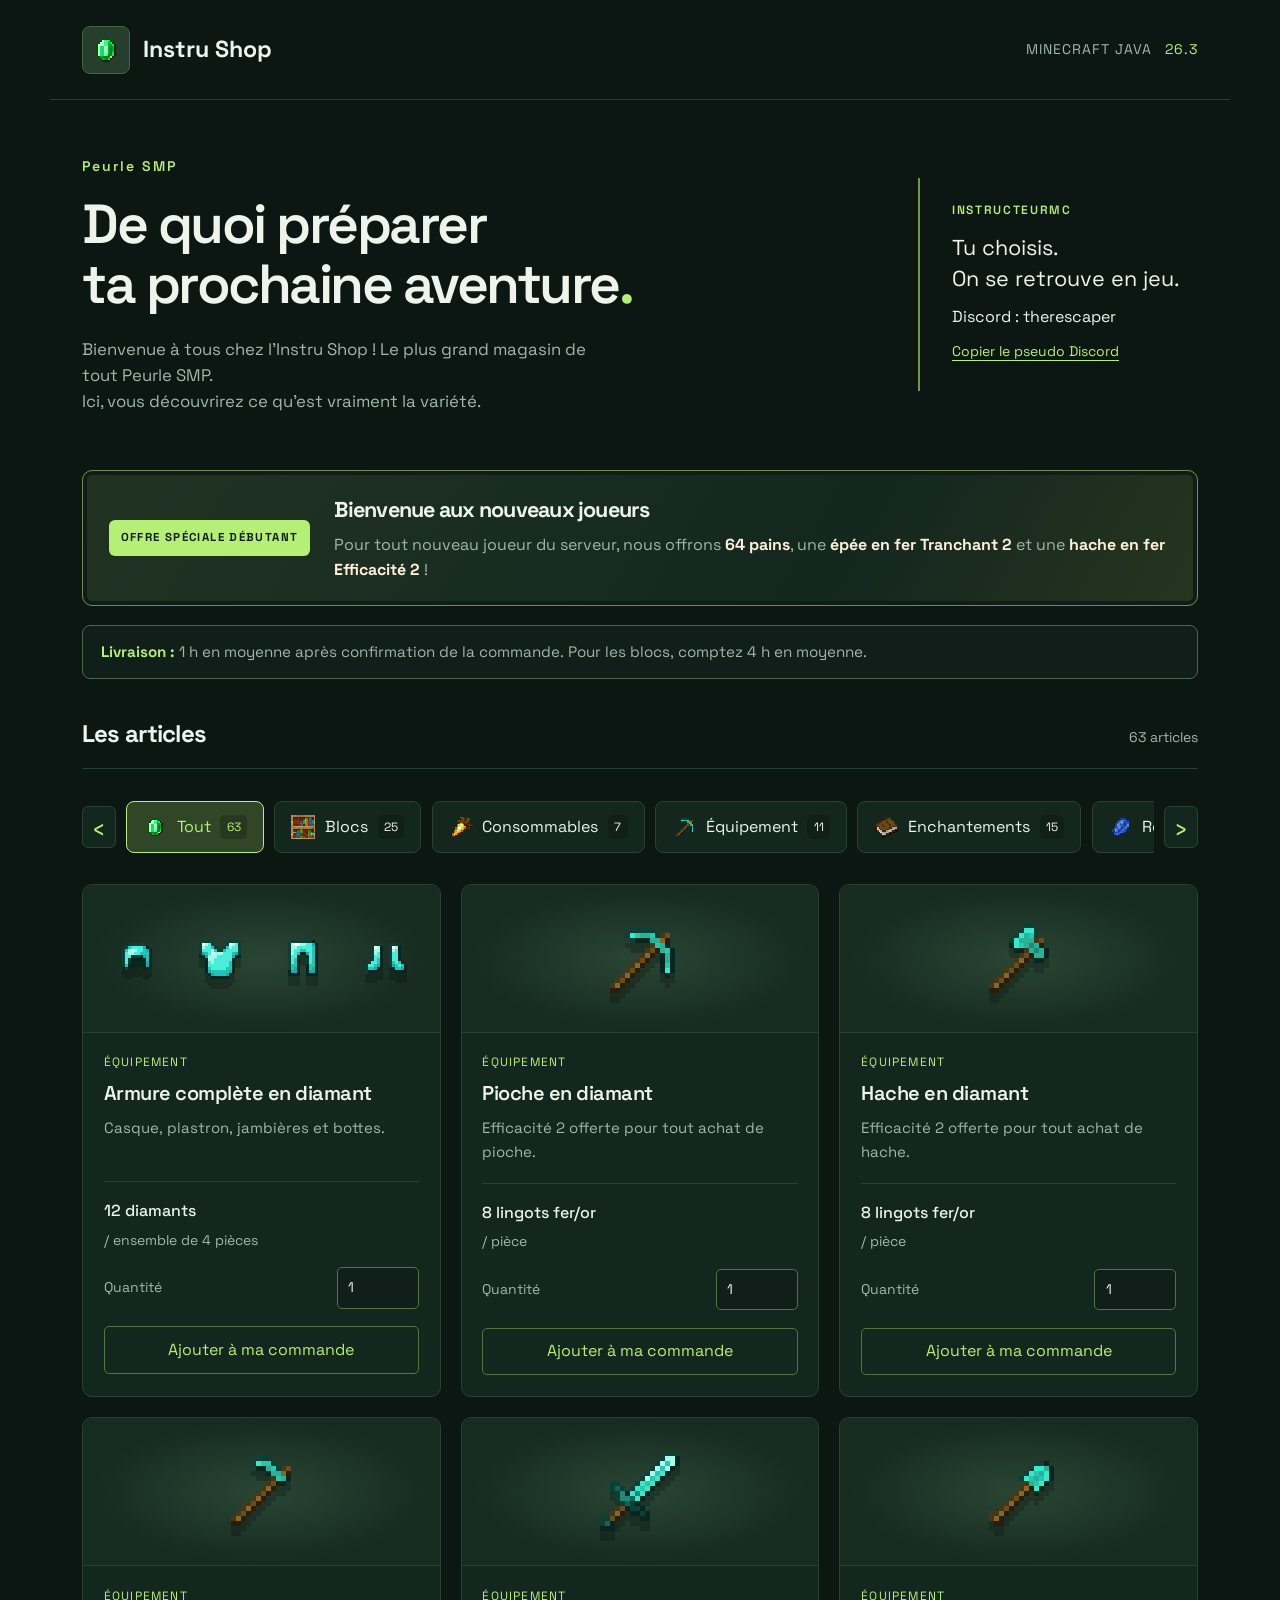
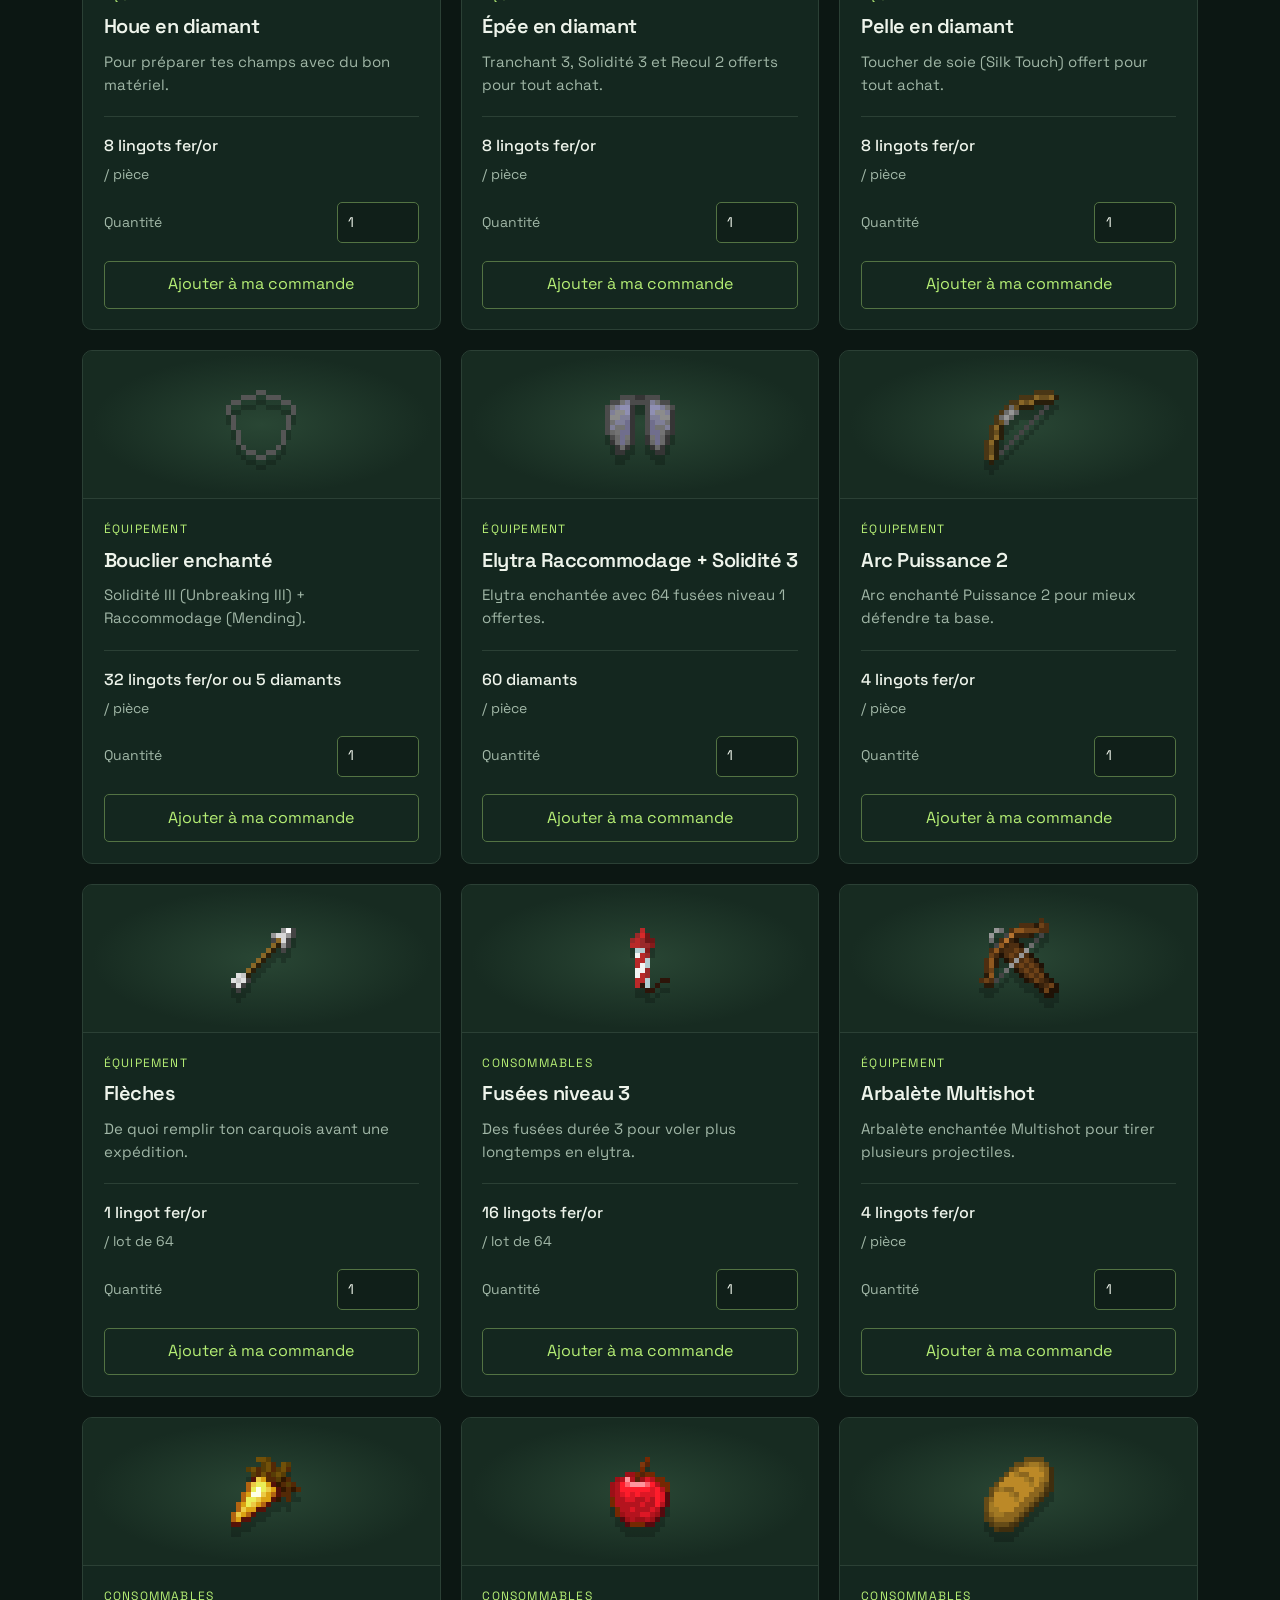
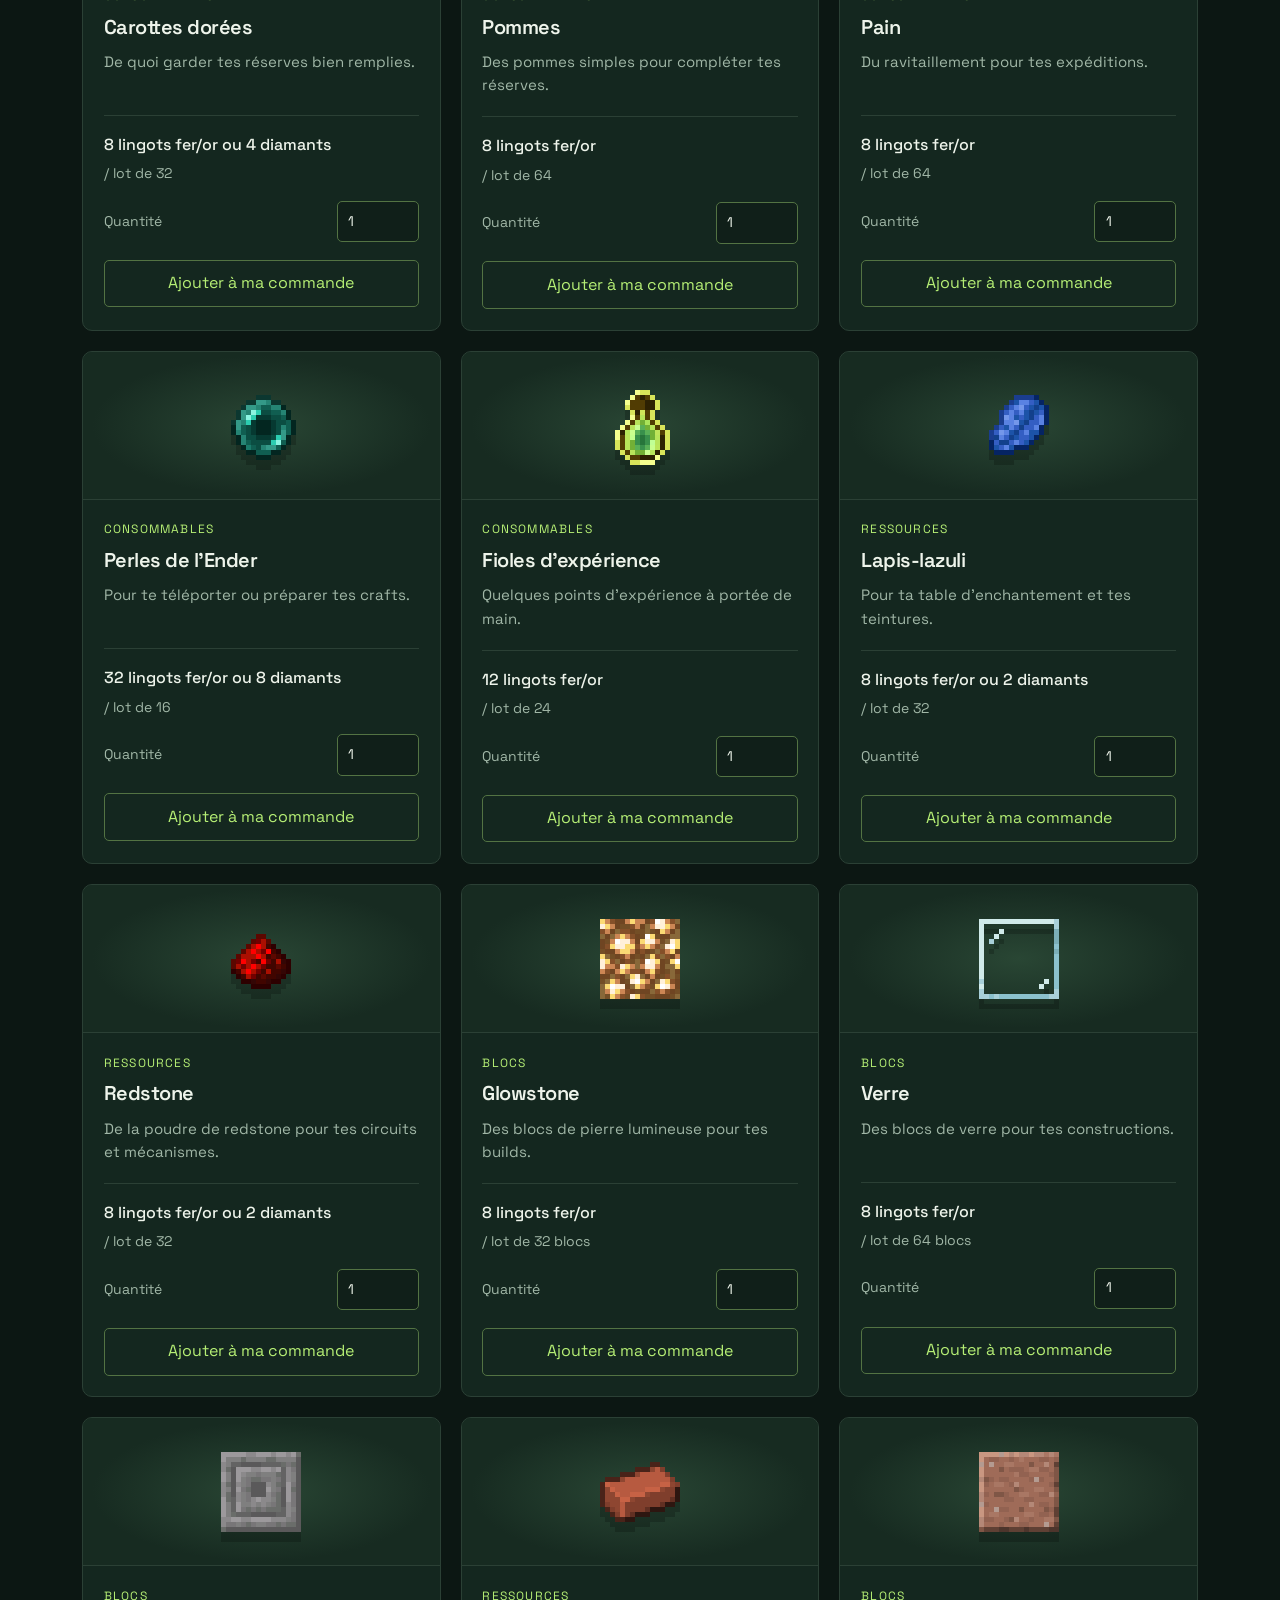
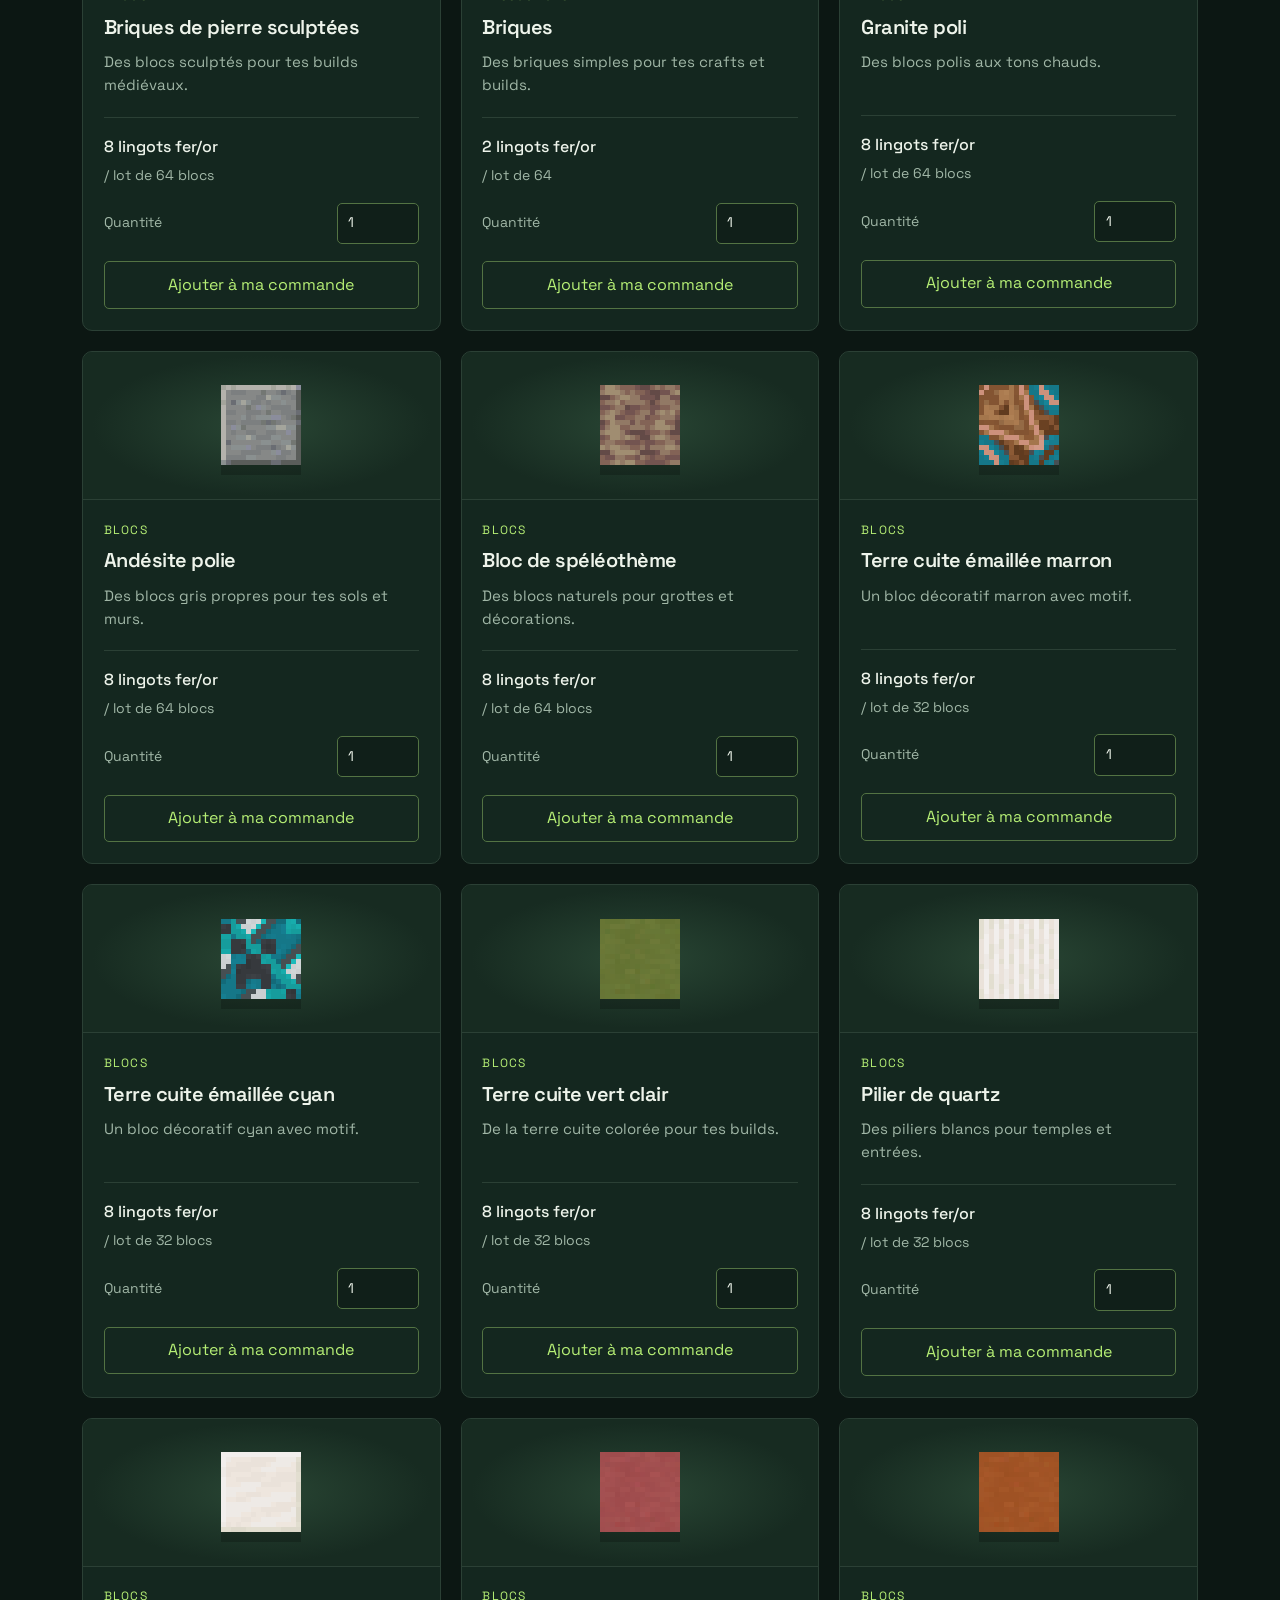
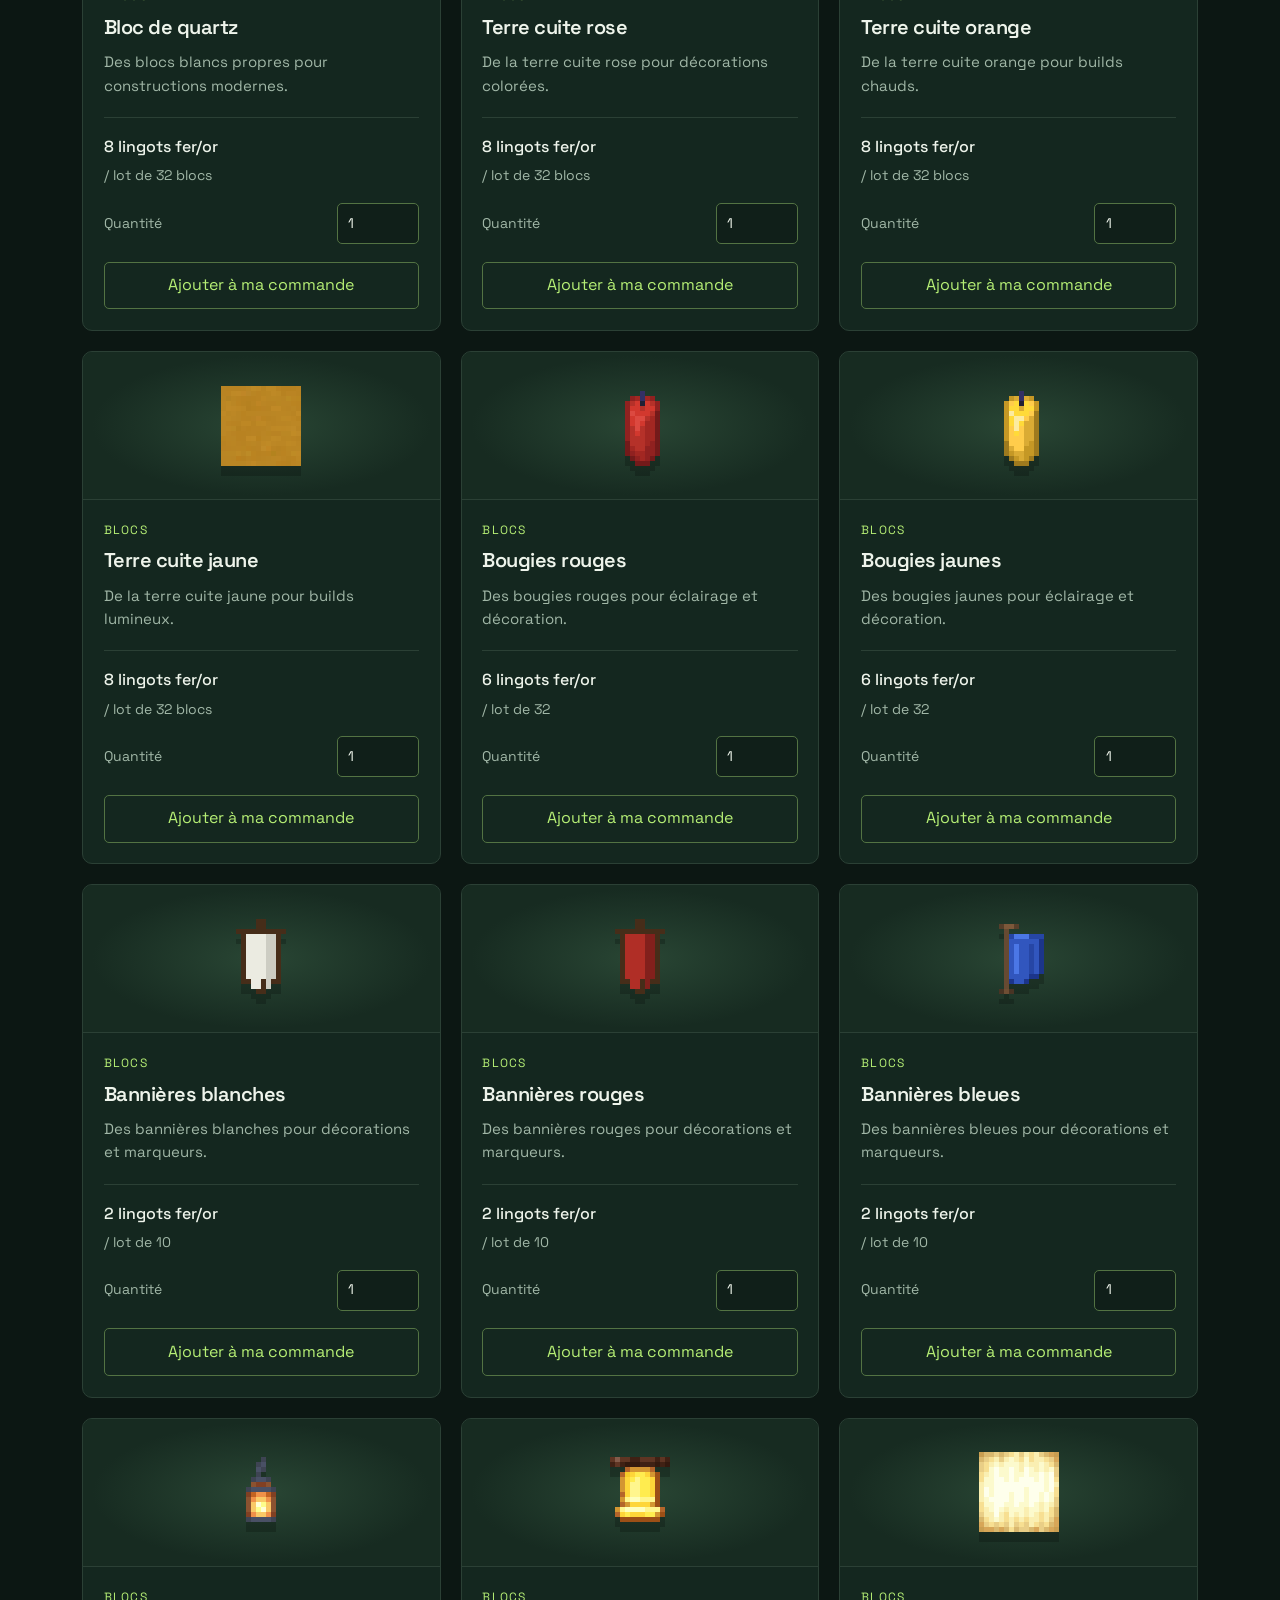
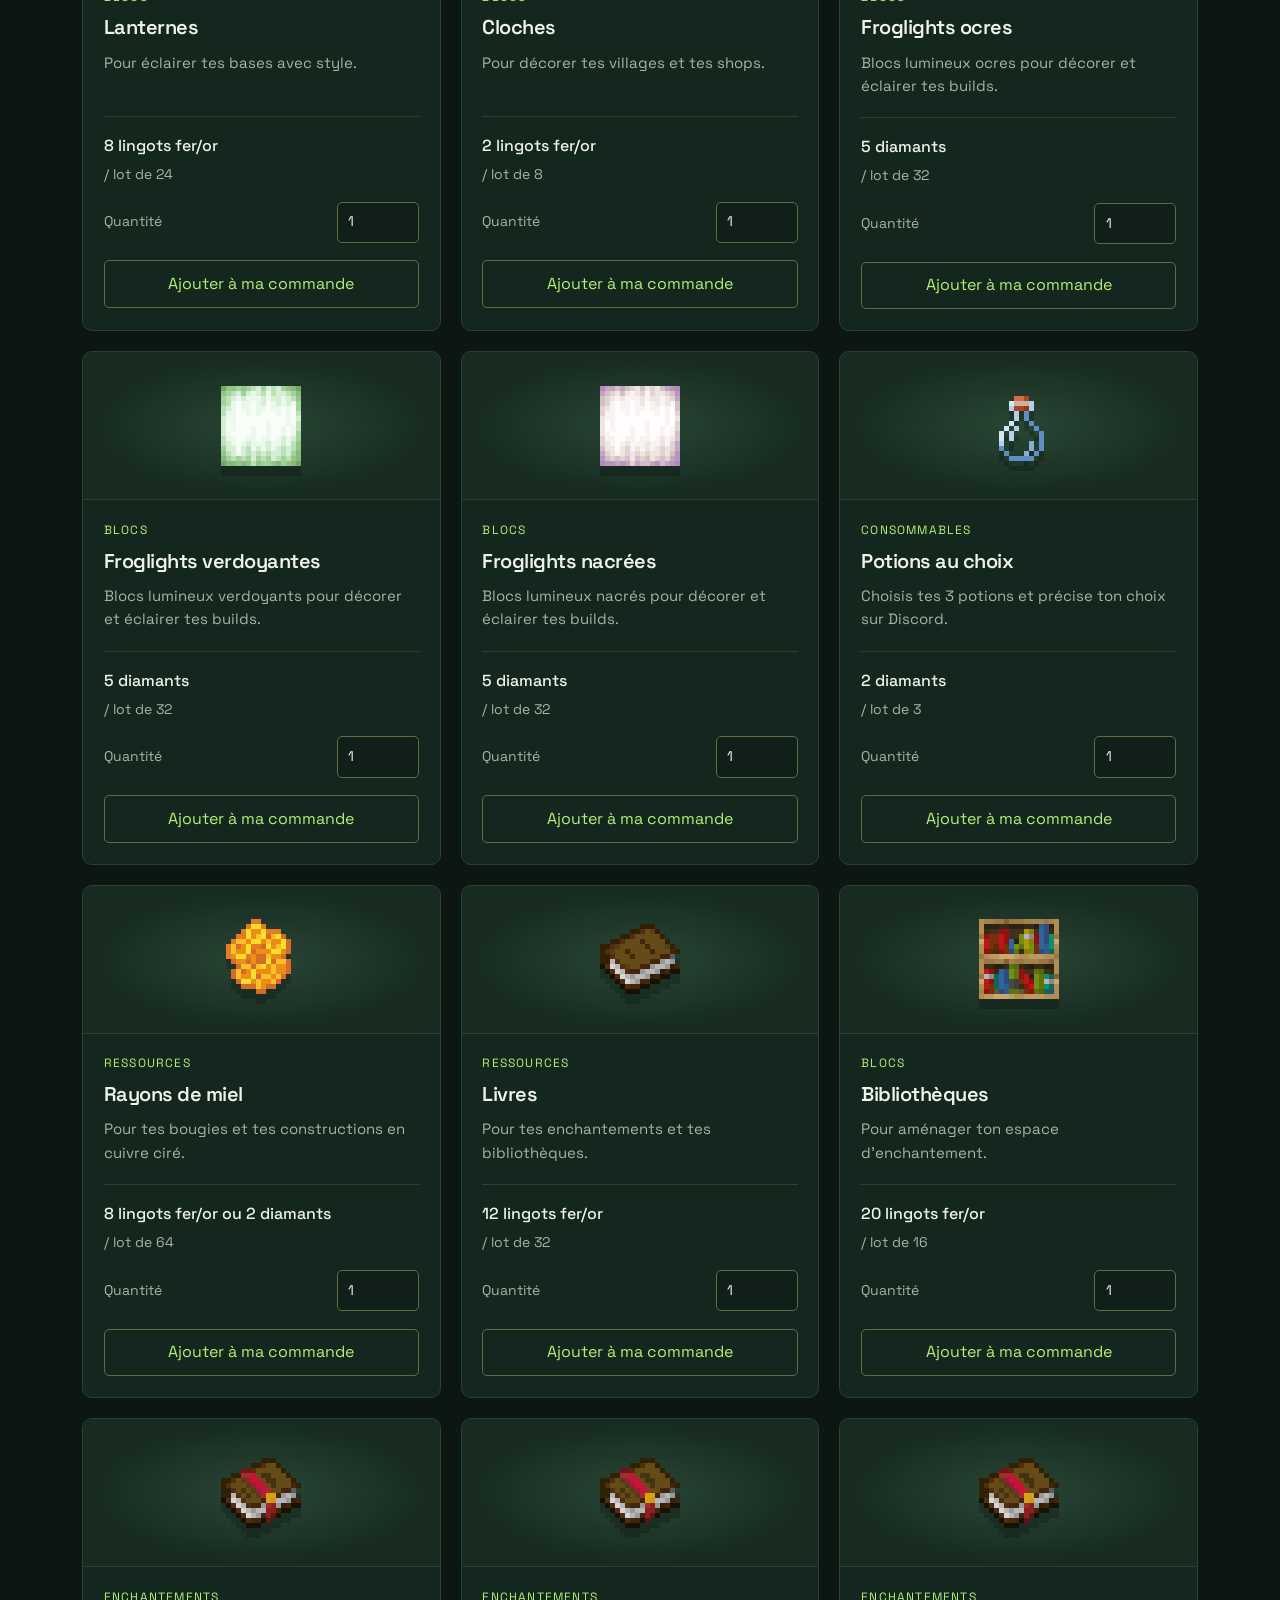
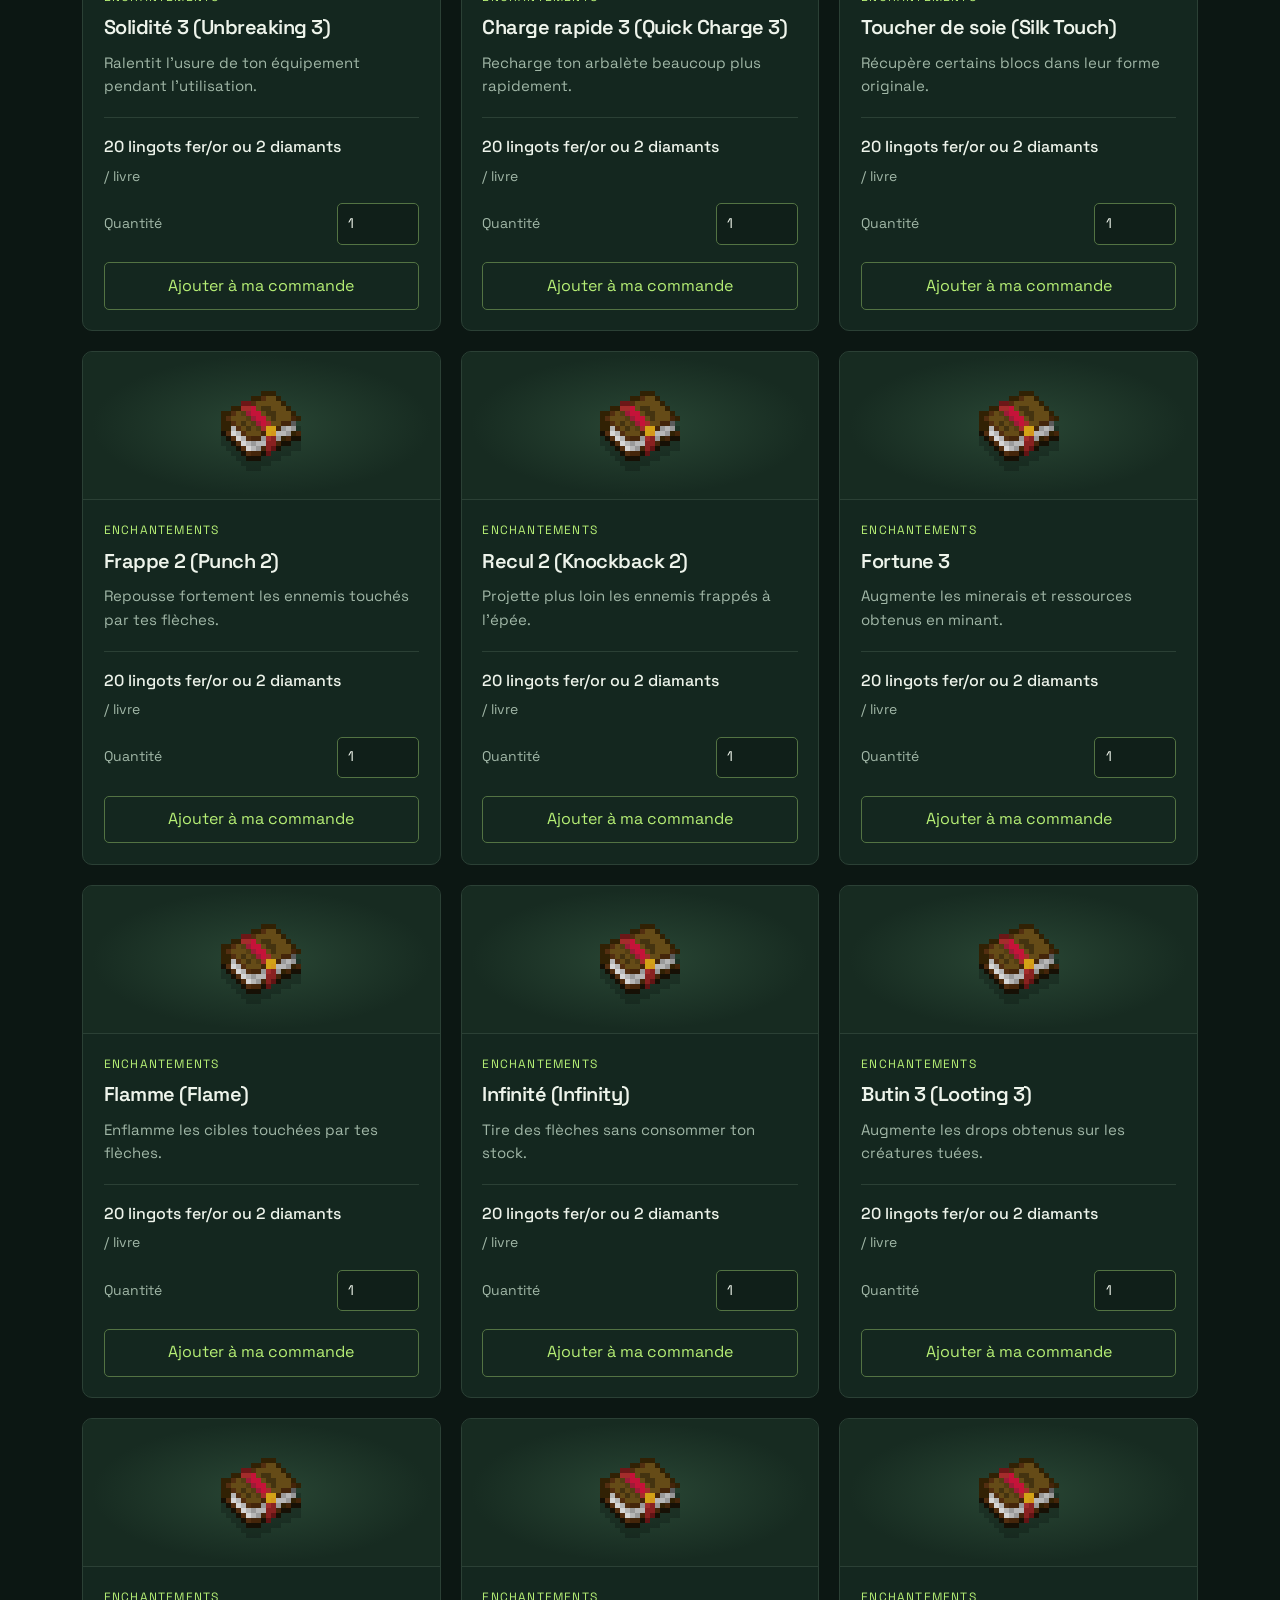
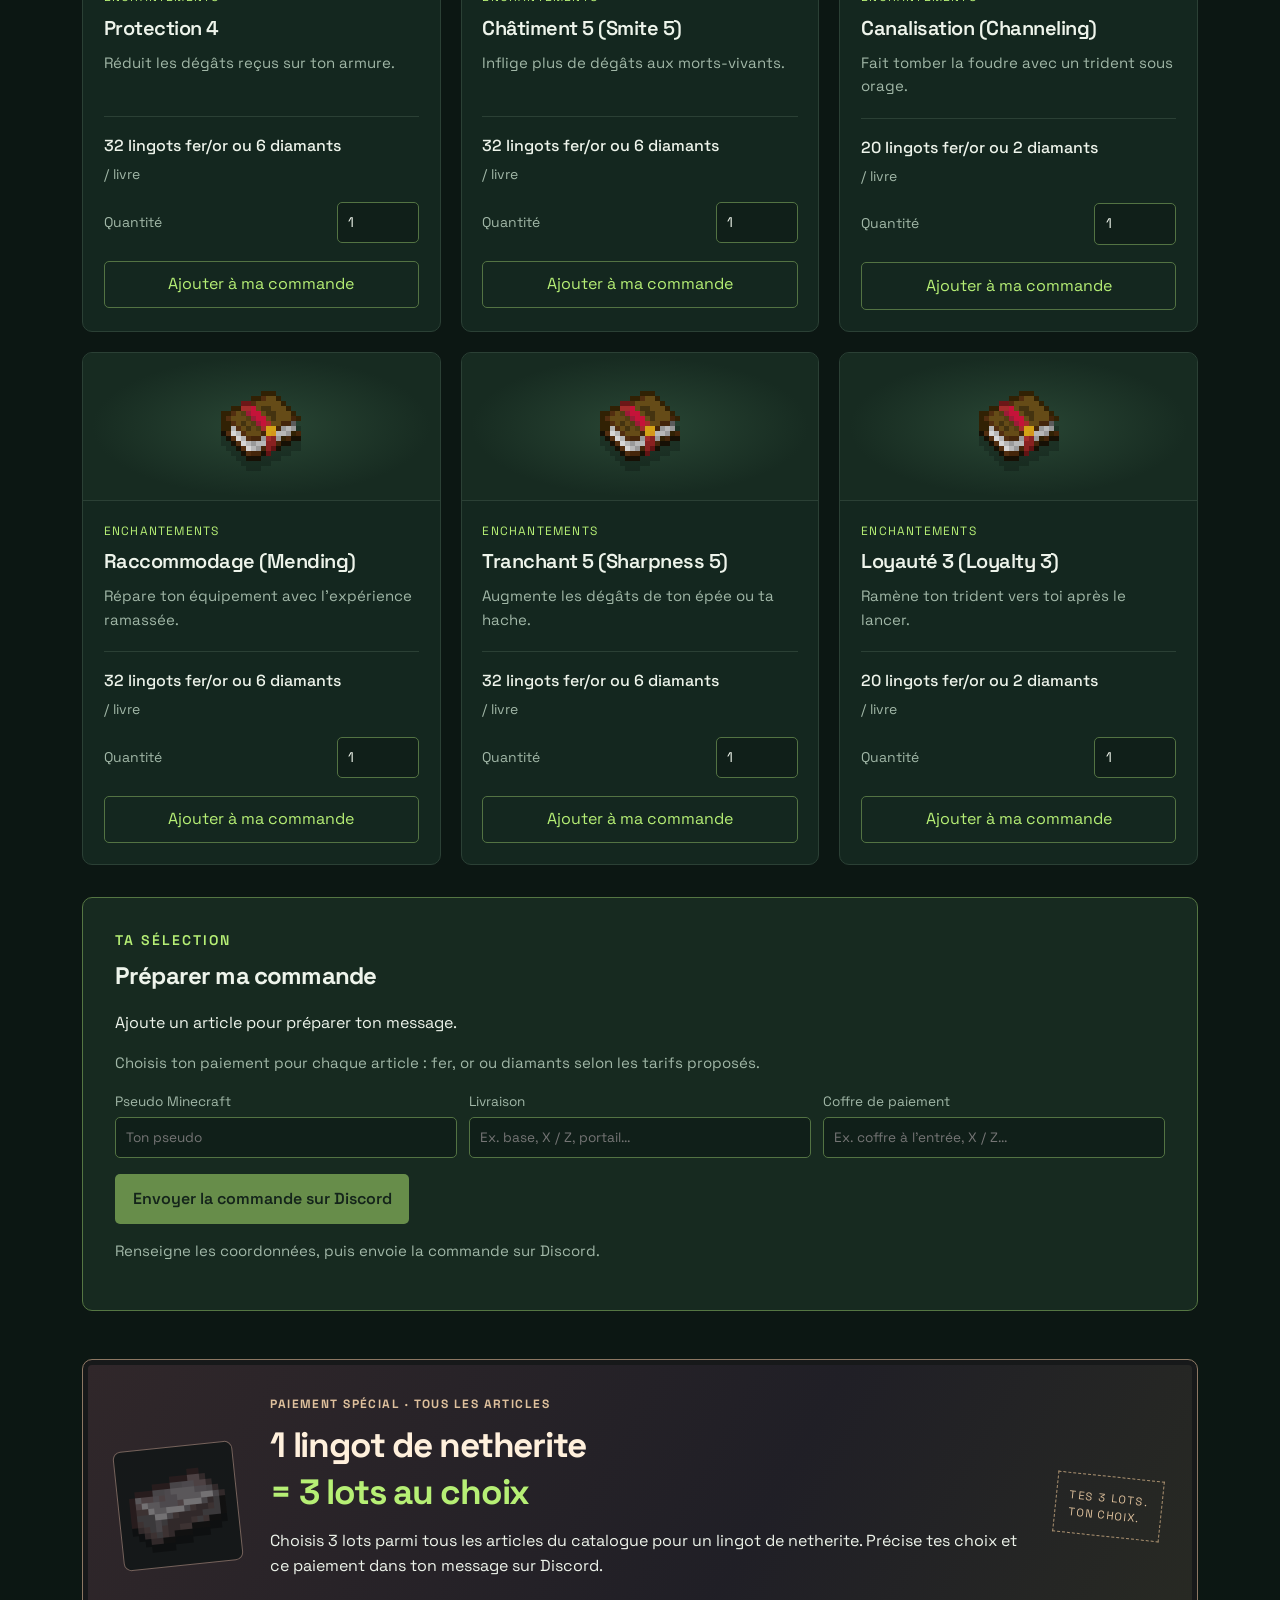
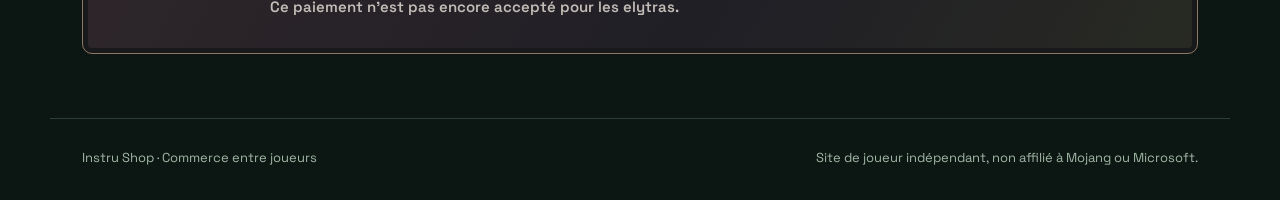
==== index.html @ 5e4f2e2c "style toast" ====
<!doctype html>
<html lang="fr">
<head>
  <meta charset="UTF-8">
  <meta name="viewport" content="width=device-width, initial-scale=1">
  <meta name="theme-color" content="#10241e">
  <meta name="description" content="Bienvenue à tous chez l’Instru Shop ! Le plus grand magasin de tout Peurle SMP.">
  <title>Instru Shop — Peurle SMP</title>
  <link rel="icon" href="[data-uri]" type="image/png">
  <link rel="stylesheet" href="./style.css?v=15">
  <script src="./config.js?v=2" defer></script>
  <script src="./images.js?v=20" defer></script><script src="./catalogue.js?v=40" defer></script>
  <script src="./pricing.js?v=3" defer></script>
  <script src="./app.js?v=22" defer></script>
  <!-- pages-refresh: 2026-09-26 10:40:43 -->
</head>
<body>
  <a class="skip-link" href="#catalogue">Aller au catalogue</a>
  <header class="site-header">
    <a class="brand" href="./" aria-label="Accueil de la boutique">
      <span class="brand-icon"><img src="[data-uri]" alt="" width="32" height="32"></span>
      <span id="shop-name">Instru Shop</span>
    </a>
    <span class="edition">MINECRAFT JAVA <span>26.3</span></span>
  </header>
  <main>
    <section class="intro" aria-labelledby="page-title">
      <div>
        <p class="eyebrow" id="server-name">Peurle SMP</p>
        <h1 id="page-title">De quoi préparer<br>ta prochaine aventure<span>.</span></h1>
        <p class="intro-copy" id="shop-description">Bienvenue à tous chez l’Instru Shop ! Le plus grand magasin de tout Peurle SMP.
Ici, vous découvrirez ce qu’est vraiment la variété.</p>
      </div>
      <aside class="trade-note">
        <span class="trade-label">INSTRUCTEURMC</span>
        <p>Tu choisis.<br> On se retrouve en jeu.</p>
        <span id="contact-summary">Discord : therescaper</span>
        <button type="button" class="contact-button" id="copy-discord">Copier le pseudo Discord</button>
        <span id="discord-status" role="status" aria-live="polite"></span>
      </aside>
    </section>
    <section class="starter-offer" aria-labelledby="starter-title">
      <div class="starter-badge">OFFRE SPÉCIALE DÉBUTANT</div>
      <div>
        <h2 id="starter-title">Bienvenue aux nouveaux joueurs</h2>
        <p>Pour tout nouveau joueur du serveur, nous offrons <strong>64 pains</strong>, une <strong>épée en fer Tranchant 2</strong> et une <strong>hache en fer Efficacité 2</strong> !</p>
      </div>
    </section>
    <aside class="delivery-note" aria-label="Information de livraison">
      <strong>Livraison :</strong> 1 h en moyenne après confirmation de la commande. Pour les blocs, comptez 4 h en moyenne.
    </aside>
    <section id="catalogue" aria-labelledby="catalogue-title">
      <div class="section-heading"><h2 id="catalogue-title">Les articles</h2><span id="article-count"></span></div>
      <nav class="shelf-carousel" aria-label="Rayons de la boutique">
        <button class="shelf-arrow" id="shelf-prev" type="button" aria-label="Faire défiler les rayons vers la gauche">‹</button>
        <div class="shelf-track" id="shelf-track"></div>
        <button class="shelf-arrow" id="shelf-next" type="button" aria-label="Faire défiler les rayons vers la droite">›</button>
      </nav>
      <p class="shelf-status" id="shelf-status" role="status" aria-live="polite"></p>
      <div class="product-grid" id="products"></div>
      <noscript><p>Active JavaScript pour afficher les articles de la boutique.</p></noscript>
    </section>
    <section class="order-panel" id="order-panel" hidden aria-labelledby="order-title">
      <div><p class="eyebrow">TA SÉLECTION</p><h2 id="order-title">Préparer ma commande</h2></div>
      <p id="order-empty">Ajoute un article pour préparer ton message.</p>
      <p class="order-help">Choisis ton paiement pour chaque article : fer, or ou diamants selon les tarifs proposés.</p>
      <ul id="order-items"></ul>
      <div class="order-total" id="order-total"></div>
      <div class="order-coordinates" aria-label="Informations de commande">
        <label>Pseudo Minecraft<input id="customer-name" autocomplete="nickname" placeholder="Ton pseudo"></label>
        <label>Livraison<input id="delivery-location" autocomplete="off" placeholder="Ex. base, X / Z, portail..."></label>
        <label>Coffre de paiement<input id="payment-chest" autocomplete="off" placeholder="Ex. coffre à l’entrée, X / Z..."></label>
      </div>
      <button type="button" class="primary-button" id="send-order" hidden disabled>Envoyer la commande sur Discord</button>
      <p class="order-help" id="order-help"></p>
      <p role="status" aria-live="polite" id="copy-status"></p>
      <textarea id="order-fallback" aria-label="Message de commande à copier manuellement" readonly hidden></textarea>
    </section>
    <section class="netherite-offer" aria-labelledby="netherite-title">
      <div class="netherite-emblem" aria-hidden="true"><img src="[data-uri]" alt="" width="96" height="96"></div>
      <div class="netherite-copy">
        <p class="netherite-label">PAIEMENT SPÉCIAL · TOUS LES ARTICLES</p>
        <h2 id="netherite-title">1 lingot de netherite<span> = 3 lots au choix</span></h2>
        <p>Choisis 3 lots parmi tous les articles du catalogue pour un lingot de netherite. Précise tes choix et ce paiement dans ton message sur Discord.</p>
        <p class="netherite-note">Ce paiement n’est pas encore accepté pour les elytras.</p>
      </div>
      <span class="netherite-stamp">TES 3 LOTS.<br>TON CHOIX.</span>
    </section>
    <div class="cart-toast" id="cart-toast" role="status" aria-live="polite" hidden></div>
  </main>
  <footer><span id="footer-brand">Instru Shop · Commerce entre joueurs</span><span>Site de joueur indépendant, non affilié à Mojang ou Microsoft.</span></footer>
</body>
</html>
---- style.css ----
@import url('https://fonts.googleapis.com/css2?family=Space+Grotesk:wght@400;500;600;700&display=swap');
:root{color-scheme:dark;--bg:#0c1713;--panel:#14271f;--line:#2b4035;--text:#eef4eb;--muted:#a1b7a7;--accent:#b6ef75;font-family:'Space Grotesk',system-ui,sans-serif;font-size:16px}
*{box-sizing:border-box}body{margin:0;background:var(--bg);color:var(--text);line-height:1.55}a{color:inherit}button,textarea{font:inherit}button{cursor:pointer}button:disabled{cursor:default;opacity:.5}[hidden]{display:none!important}:focus-visible{outline:3px solid var(--accent);outline-offset:5px}.skip-link{position:absolute;top:-100px;left:1rem;background:var(--accent);color:var(--bg);padding:1rem;z-index:10}.skip-link:focus{top:1rem}.site-header,main,footer{max-width:1180px;margin:auto;padding-left:2rem;padding-right:2rem}.site-header{min-height:100px;display:flex;align-items:center;justify-content:space-between;border-bottom:1px solid var(--line);gap:1rem}.brand{font-weight:700;font-size:1.45rem;display:flex;align-items:center;gap:.8rem;text-decoration:none}.brand-icon{display:grid;place-items:center;width:48px;height:48px;background:#263e2d;border:1px solid #456641;border-radius:8px}.brand img,.product-image img{image-rendering:pixelated;object-fit:contain}.edition{font-size:.875rem;color:var(--muted);letter-spacing:.07em}.edition span{color:var(--accent);margin-left:.5rem}.intro{display:grid;grid-template-columns:1fr 280px;gap:3rem;align-items:center;padding:3.5rem 0}.eyebrow,.trade-label{font-size:.875rem;letter-spacing:.14em;font-weight:600;color:var(--accent);margin:0 0 1rem}h1{font-size:clamp(2.1rem,4.3vw,3.7rem);font-weight:600;line-height:1.1;letter-spacing:-.045em;margin:0}h1>span{color:var(--accent)}.intro-copy{max-width:530px;color:var(--muted);margin:1.3rem 0 0;font-size:1.05rem}.trade-note{border-left:2px solid #739748;padding:1.2rem 0 1.2rem 2rem}.trade-label{font-size:.75rem}.trade-note p{font-size:1.35rem;line-height:1.4;margin:.7rem 0}.trade-note>span:last-child{font-size:.875rem;color:var(--muted)}.section-heading{display:flex;justify-content:space-between;align-items:baseline;border-bottom:1px solid var(--line);margin-bottom:1.6rem;padding-bottom:1rem;gap:1rem}h2{font-size:1.5rem;letter-spacing:-.035em;margin:0}.section-heading>span{font-size:.875rem;color:var(--muted)}.product-grid{display:grid;grid-template-columns:repeat(3,minmax(0,1fr));gap:1.25rem}.product-card{border:1px solid var(--line);background:var(--panel);border-radius:10px;overflow:hidden}.product-image{height:148px;display:grid;place-items:center;background:radial-gradient(ellipse at center,#294634 0%,#172b21 67%);border-bottom:1px solid var(--line)}.product-image img{filter:drop-shadow(0 10px 0 #0003);transition:transform .2s}.product-card:hover .product-image img{transform:translateY(-4px)}.product-content{padding:1.3rem}.category{font-size:.75rem;letter-spacing:.1em;text-transform:uppercase;color:var(--accent);margin:0 0 .5rem}h3{font-size:1.25rem;line-height:1.3;margin:0;font-weight:600;letter-spacing:-.025em}.product-description{font-size:.9375rem;color:var(--muted);margin:.65rem 0 1.25rem;min-height:3em}.product-cost{display:flex;flex-wrap:wrap;align-items:baseline;gap:.4rem;border-top:1px solid var(--line);padding-top:1rem}.product-cost strong{font-weight:500}.product-cost span{font-size:.875rem;color:var(--muted)}.add-button{width:100%;margin-top:1.1rem;background:transparent;color:var(--accent);border:1px solid #537343;border-radius:5px;padding:.65rem}.add-button:hover{background:#29412d}.order-panel{margin:2rem 0;border:1px solid #557643;border-radius:10px;padding:2rem;background:#172a20}.order-panel .eyebrow{margin-bottom:.35rem}#order-items{list-style:none;padding:0}.order-row{display:flex;align-items:center;justify-content:space-between;gap:1rem;border-bottom:1px solid var(--line);padding:.75rem 0}.remove-button{background:transparent;border:0;color:var(--muted);text-decoration:underline;padding:.5rem}.order-total{font-size:1.2rem;font-weight:600;margin:1rem 0}.primary-button{background:var(--accent);color:#132016;border:0;border-radius:5px;padding:.8rem 1.1rem;font-weight:600}.order-help,#copy-status{font-size:.9375rem;color:var(--muted)}#copy-status{color:var(--accent)}textarea{width:100%;min-height:130px;background:var(--bg);color:var(--text);padding:1rem;border:1px solid var(--line);border-radius:5px}footer{margin-top:4rem;padding-top:1.8rem;padding-bottom:2rem;border-top:1px solid var(--line);display:flex;justify-content:space-between;gap:1.5rem;font-size:.8125rem;color:var(--muted)}footer span:last-child{max-width:400px;text-align:right}
@media(max-width:850px){.product-grid{grid-template-columns:repeat(2,minmax(0,1fr))}.intro{grid-template-columns:1fr;gap:1.5rem;padding:2.5rem 0}.trade-note{padding:.2rem 0 .2rem 1rem}.trade-note p{font-size:1.1rem;display:inline;margin:0 .5rem 0 0}.trade-note p br{display:none}.trade-label{display:none}}
@media(max-width:520px){.site-header,main,footer{padding-left:1.2rem;padding-right:1.2rem}.site-header{min-height:85px;flex-wrap:wrap;padding-top:1rem;padding-bottom:1rem}.brand{font-size:1.2rem}.brand-icon{width:38px;height:38px}.edition{font-size:.75rem}.product-grid{grid-template-columns:1fr}.product-card{display:grid;grid-template-columns:100px minmax(0,1fr)}.product-image{height:100%;border-bottom:0;border-right:1px solid var(--line)}.product-image img{width:64px;height:64px}.product-content{padding:1rem}.product-description{min-height:0;margin:.5rem 0 .8rem}.product-cost{padding-top:.7rem}.product-cost strong{font-size:.9375rem}h3{font-size:1.1rem}footer{flex-direction:column;gap:.7rem;margin-top:2.5rem}footer span:last-child{text-align:left}.order-panel{padding:1.2rem}.order-row{align-items:flex-start}.intro-copy{font-size:1rem}}
@media(prefers-reduced-motion:reduce){*{transition:none!important;scroll-behavior:auto!important}}
.armor-images{grid-template-columns:repeat(4,1fr);gap:.5rem;padding:1rem}.armor-images img{width:48px;height:48px}.contact-button{display:block;background:none;color:var(--accent);border:0;padding:.7rem 0 0;text-decoration:underline;text-underline-offset:4px;text-align:left;font-size:.875rem}.trade-note #discord-status{display:block;margin-top:.6rem;font-size:.875rem}.management{padding-top:2.5rem}.management h1{font-size:clamp(2rem,4vw,3rem)}.management form{margin-top:2rem}.currency-field{display:block;max-width:440px;margin-bottom:2rem}.management label{font-size:.9375rem;color:var(--muted)}.management input{display:block;width:100%;font:inherit;color:var(--text);background:#14271f;border:1px solid #4a6251;border-radius:5px;padding:.75rem;margin-top:.4rem;min-width:0}.price-editor{display:grid;grid-template-columns:1fr 1fr;gap:1.2rem}.price-editor fieldset{display:grid;grid-template-columns:1fr 1.6fr;gap:1rem;border:1px solid var(--line);border-radius:8px;padding:1rem;min-width:0}.price-editor legend{font-weight:600;padding:0 .4rem;max-width:100%}.publish-box{margin-top:2rem;background:var(--panel);border:1px solid var(--line);border-radius:8px;padding:1.5rem}.publish-box p,.publish-box li{color:var(--muted)}.publish-box ol{padding-left:1.3rem}.publish-box li{margin:.5rem 0}.publish-actions{display:flex;gap:1rem;flex-wrap:wrap}.secondary-button{display:inline-block;border:1px solid #678551;padding:.75rem 1rem;border-radius:5px;color:var(--accent);text-decoration:none}.publish-box textarea{margin-top:.7rem;min-height:220px;font-family:monospace;font-size:.875rem}#editor-status{color:var(--accent)}@media(max-width:700px){.price-editor{grid-template-columns:1fr}}@media(max-width:520px){.armor-images{grid-template-columns:1fr 1fr;gap:.35rem;padding:.7rem}.armor-images img{width:32px;height:32px}.publish-actions>*{width:100%;text-align:center}.price-editor fieldset{grid-template-columns:1fr}.publish-box{padding:1rem}}
.product-cost{flex-direction:column;gap:.35rem}.product-cost strong{line-height:1.6}.order-summary{min-width:0;flex:1}.order-summary>span,.order-summary>small{display:block}.order-summary>small{color:var(--muted);margin-top:.25rem}.payment-choice{display:block;margin-top:.6rem;color:var(--muted);font-size:.875rem}.payment-choice select{display:block;margin-top:.3rem;max-width:100%;font:inherit;padding:.55rem .75rem;color:var(--text);background:#14271f;border:1px solid #678551;border-radius:5px}.price-editor fieldset{grid-template-columns:repeat(3,minmax(0,1fr))}.price-editor .unit-label{grid-column:1/-1}@media(max-width:520px){.price-editor fieldset{grid-template-columns:1fr}.product-cost strong{font-size:.875rem}}
.netherite-offer{display:flex;align-items:center;gap:2rem;margin:3rem 0 0;padding:2.2rem;border:1px solid #8c7763;border-radius:10px;background:linear-gradient(120deg,#30272a,#201f26 60%,#282a23);box-shadow:inset 0 0 0 5px #17191a;position:relative;overflow:hidden}.netherite-emblem{flex:0 0 120px;height:120px;display:grid;place-items:center;border:1px solid #75625b;background:#151819;border-radius:8px;transform:rotate(-6deg)}.netherite-emblem img{image-rendering:pixelated;object-fit:contain;filter:drop-shadow(0 8px 0 #0005)}.netherite-copy{flex:1;min-width:0}.netherite-label{color:#dec09c;font-size:.75rem;letter-spacing:.12em;font-weight:700;margin:0 0 .65rem}.netherite-copy h2{font-size:clamp(1.5rem,3vw,2.2rem);line-height:1.2;color:#fff0dc}.netherite-copy h2 span{display:block;color:var(--accent);margin-top:.3rem}.netherite-copy>p:last-child{color:#c3bdb7;font-size:.9375rem;margin:1rem 0 0;max-width:570px}.netherite-stamp{flex-shrink:0;border:1px dashed #aa9170;padding:.8rem;color:#dec09c;font-size:.7rem;line-height:1.5;letter-spacing:.13em;transform:rotate(6deg)}@media(max-width:850px){.netherite-stamp{display:none}}@media(max-width:520px){.netherite-offer{flex-direction:column;align-items:flex-start;gap:1.5rem;padding:1.6rem;margin-top:2rem}.netherite-emblem{flex-basis:auto;width:80px;height:80px}.netherite-emblem img{width:64px;height:64px}}
.shelf-carousel{display:flex;align-items:center;gap:.6rem;margin:0 0 1.5rem}.shelf-track{display:flex;gap:.65rem;overflow-x:auto;min-width:0;flex:1;padding:.4rem;scrollbar-width:thin;scrollbar-color:#537343 transparent;scroll-snap-type:x proximity}.shelf-button{flex-shrink:0;display:flex;align-items:center;gap:.6rem;border:1px solid var(--line);border-radius:8px;background:var(--panel);color:var(--text);padding:.8rem 1rem;font:inherit;scroll-snap-align:start;white-space:nowrap}.shelf-button img{image-rendering:pixelated;object-fit:contain}.shelf-button:hover{border-color:#789e56}.shelf-button[aria-pressed=true]{background:#304627;border-color:var(--accent);color:var(--accent)}.shelf-count{font-size:.75rem;border-radius:5px;background:#0003;padding:.15rem .4rem}.shelf-arrow{flex-shrink:0;width:34px;height:42px;border:1px solid var(--line);background:var(--panel);color:var(--accent);border-radius:6px;font-size:1.6rem}.shelf-arrow:disabled{opacity:.25}.shelf-status{position:absolute;width:1px;height:1px;padding:0;margin:-1px;overflow:hidden;clip-path:inset(50%);white-space:nowrap}@media(max-width:520px){.shelf-button{padding:.7rem .8rem;font-size:.875rem}.shelf-carousel{gap:.2rem}.shelf-arrow{width:28px}}
.intro-copy{white-space:pre-line}
.starter-offer{display:flex;align-items:center;gap:1.5rem;margin:0 0 2.2rem;padding:1.4rem 1.6rem;border:1px solid #6f8d4f;border-radius:10px;background:linear-gradient(120deg,#203322,#14271f 68%,#26351f);box-shadow:inset 0 0 0 4px #0f1d17}.starter-badge{flex-shrink:0;color:#132016;background:var(--accent);border-radius:6px;padding:.55rem .75rem;font-size:.72rem;font-weight:700;letter-spacing:.12em}.starter-offer h2{font-size:1.35rem;margin:0;color:#eef4eb}.starter-offer p{margin:.4rem 0 0;color:var(--muted)}.starter-offer strong{color:#fff0dc}@media(max-width:650px){.starter-offer{align-items:flex-start;flex-direction:column;gap:1rem;padding:1.2rem}.starter-badge{font-size:.68rem}}
.delivery-note{margin:-1rem 0 2.2rem;padding:.9rem 1.1rem;border:1px solid #47664c;border-radius:8px;background:#101f19;color:var(--muted);font-size:.95rem}.delivery-note strong{color:var(--accent)}

.quantity-control{display:grid;grid-template-columns:auto 82px;align-items:center;gap:.75rem;margin-top:1rem;color:var(--muted);font-size:.875rem}.quantity-control input,.order-quantity input{width:82px;font:inherit;color:var(--text);background:#101f19;border:1px solid #537343;border-radius:5px;padding:.55rem .65rem}.order-quantity{display:flex;align-items:center;gap:.6rem;margin-top:.55rem;color:var(--muted);font-size:.875rem}.order-quantity input{width:72px;padding:.45rem .55rem}
@media(max-width:520px){.quantity-control{grid-template-columns:1fr}.quantity-control input{width:100%}.order-quantity{align-items:flex-start;flex-direction:column;gap:.3rem}}

.netherite-copy .netherite-note{margin:.55rem 0 0;color:#dec09c;font-size:.82rem;font-weight:600}

.order-coordinates{display:grid;grid-template-columns:repeat(3,minmax(0,1fr));gap:.75rem;margin:1rem 0}.order-coordinates label{display:grid;gap:.35rem;color:var(--muted);font-size:.85rem}.order-coordinates input{width:100%;font:inherit;color:var(--text);background:#101f19;border:1px solid #537343;border-radius:5px;padding:.55rem .65rem}@media(max-width:850px){.order-coordinates{grid-template-columns:1fr}}@media(max-width:520px){.order-coordinates{grid-template-columns:1fr}#send-order{width:100%}}




.cart-toast{position:fixed;right:1.5rem;bottom:1.5rem;z-index:50;max-width:min(380px,calc(100vw - 2rem));background:linear-gradient(135deg,#14271f,#101f19);color:#eef4eb;border:1px solid #b6ef75;border-left:5px solid #b6ef75;border-radius:10px;padding:.9rem 1.15rem;font-weight:700;box-shadow:0 18px 45px #0009,0 0 0 1px #29412d inset,0 0 26px #b6ef7533;opacity:0;transform:translateY(22px);transition:opacity .24s ease,transform .24s ease}.cart-toast::before{content:"✓";display:inline-grid;place-items:center;width:1.35rem;height:1.35rem;margin-right:.55rem;background:#b6ef75;color:#132016;border-radius:4px;font-weight:900}.cart-toast.is-visible{opacity:1;transform:translateY(0)}
@media(max-width:520px){.cart-toast{left:1rem;right:1rem;bottom:1rem;text-align:center}}
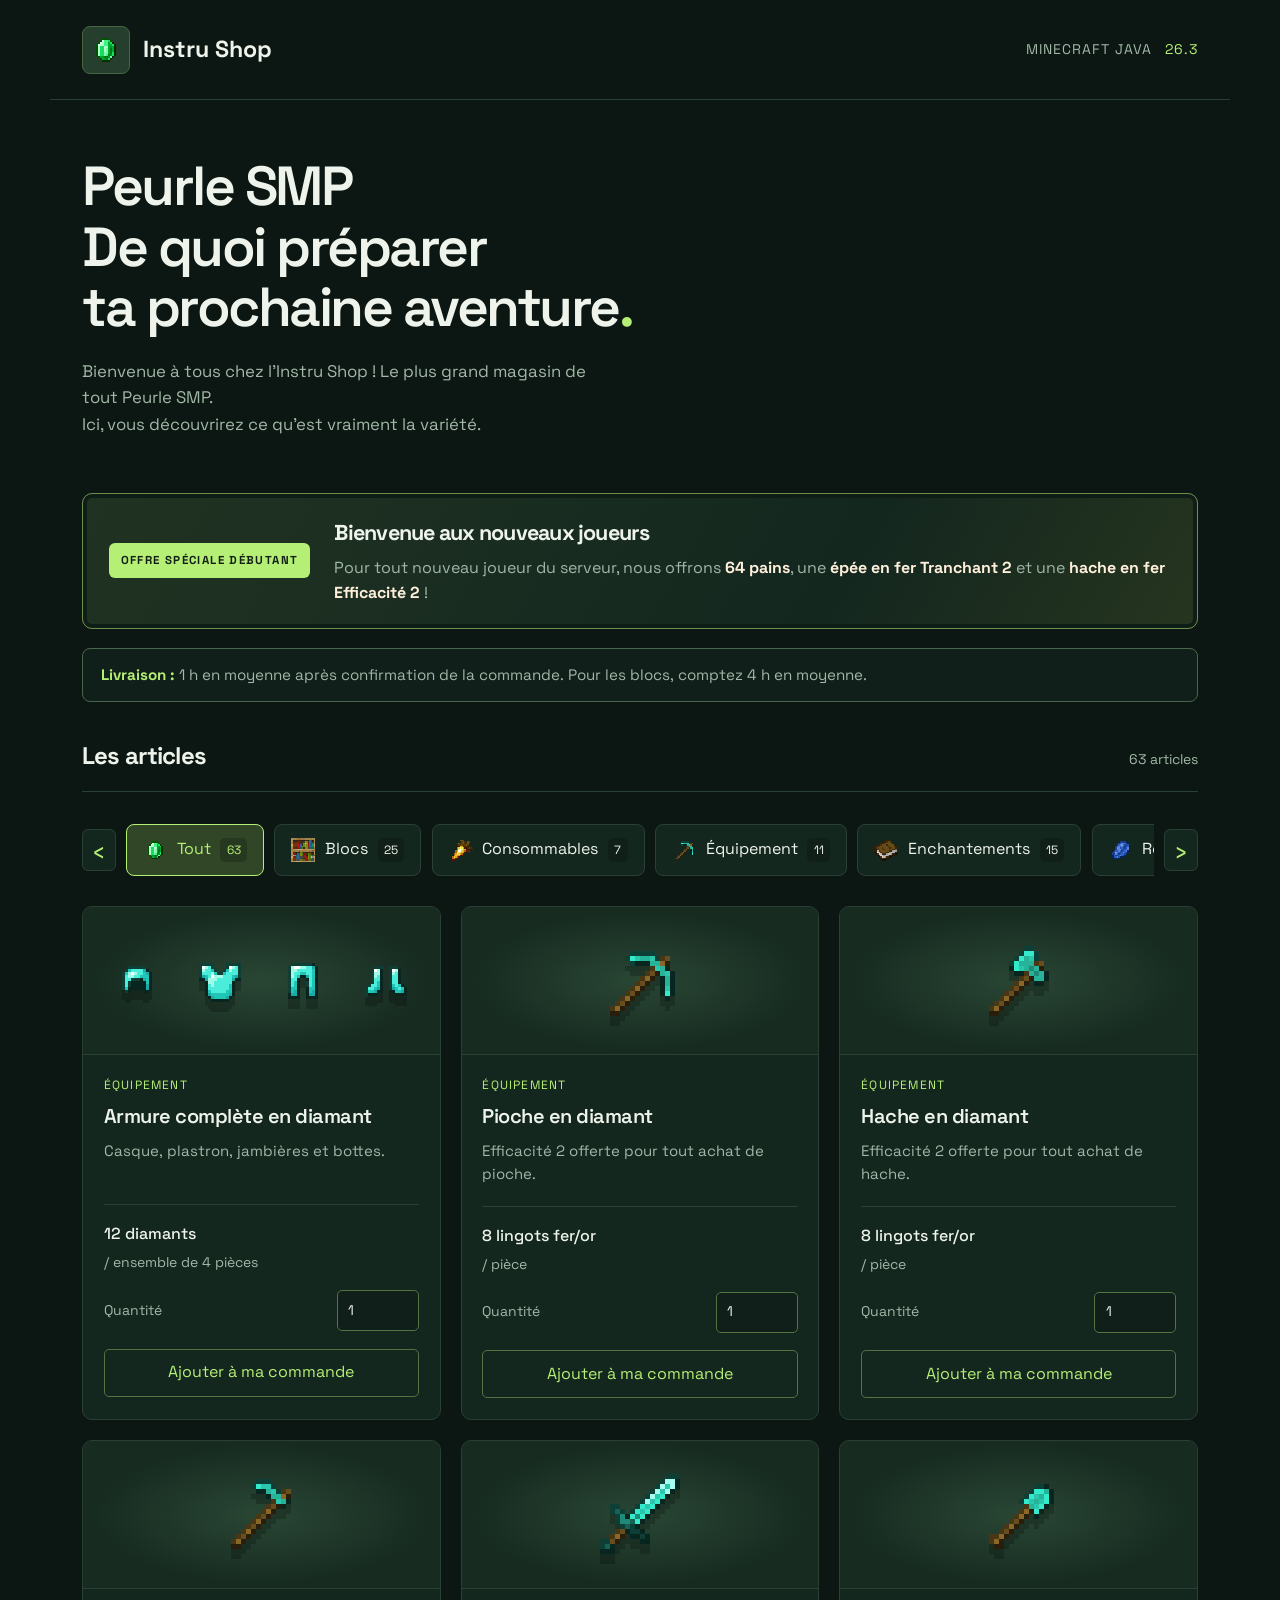
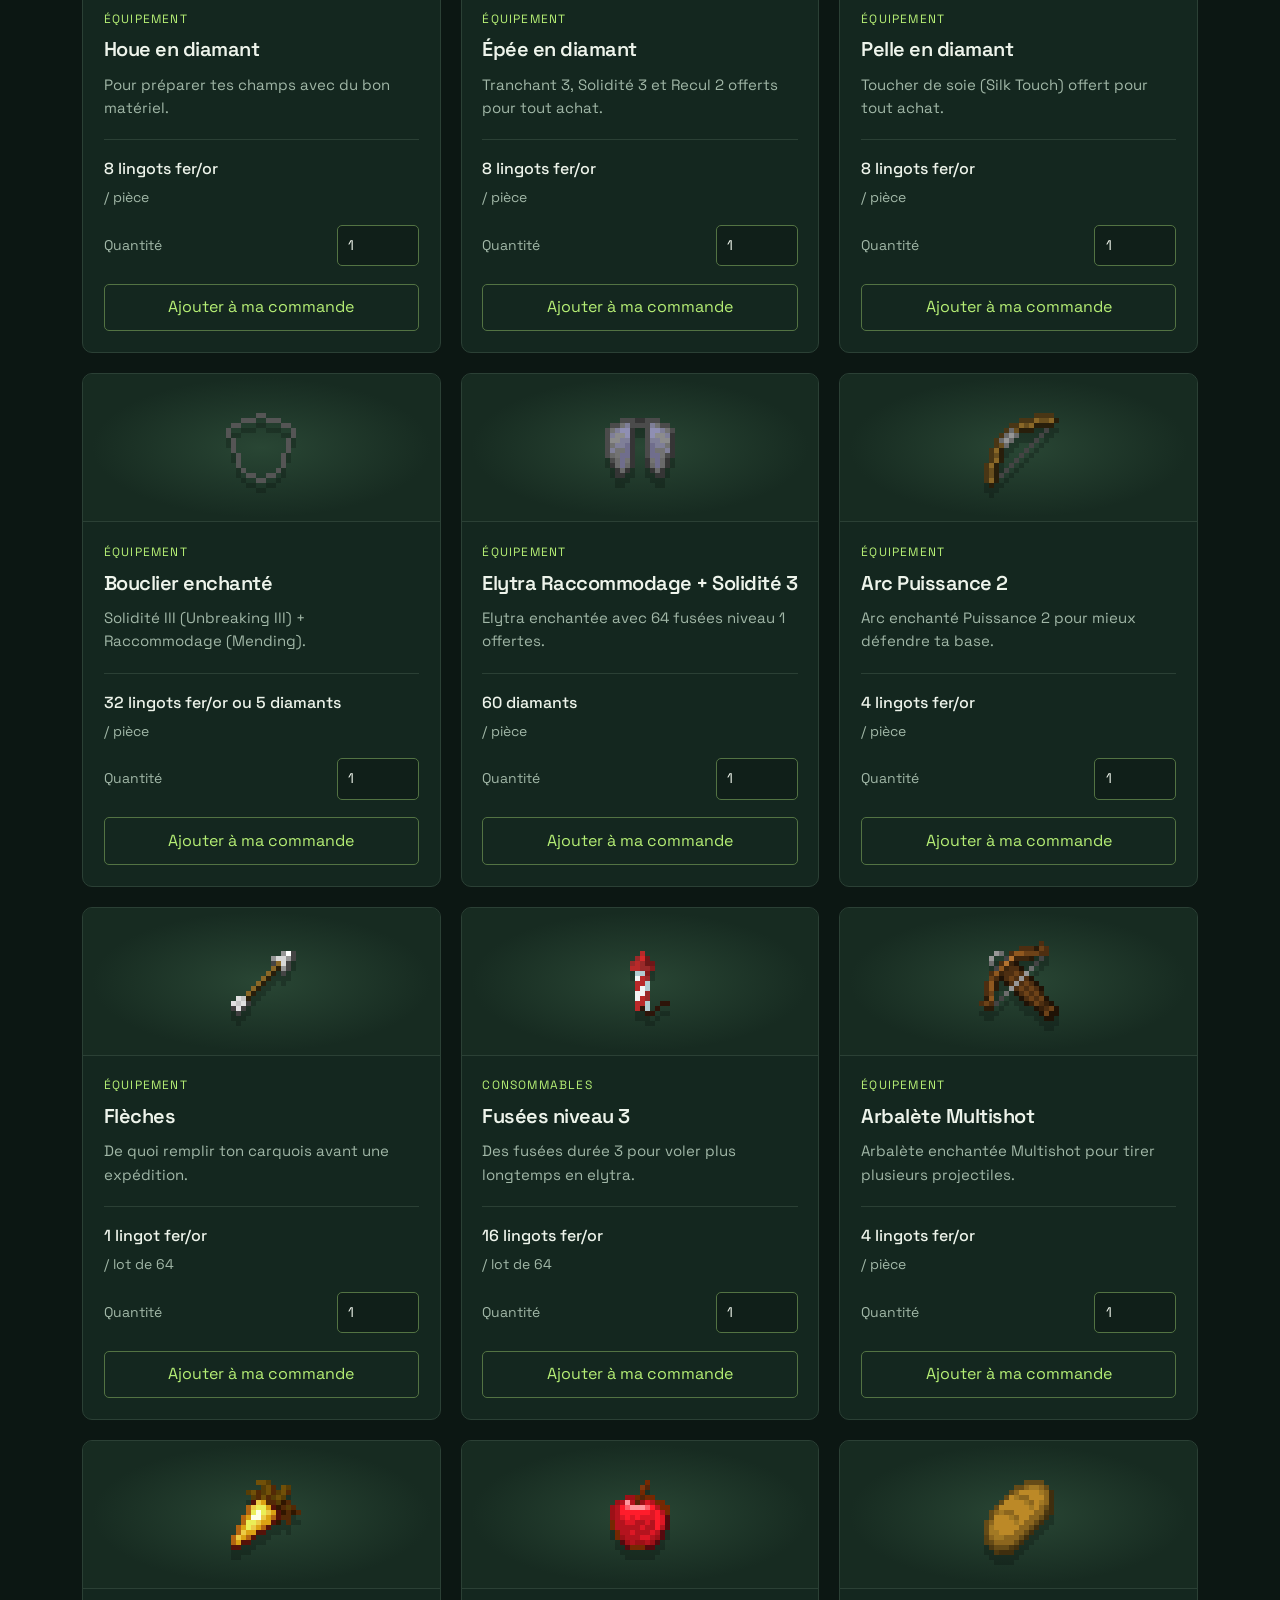
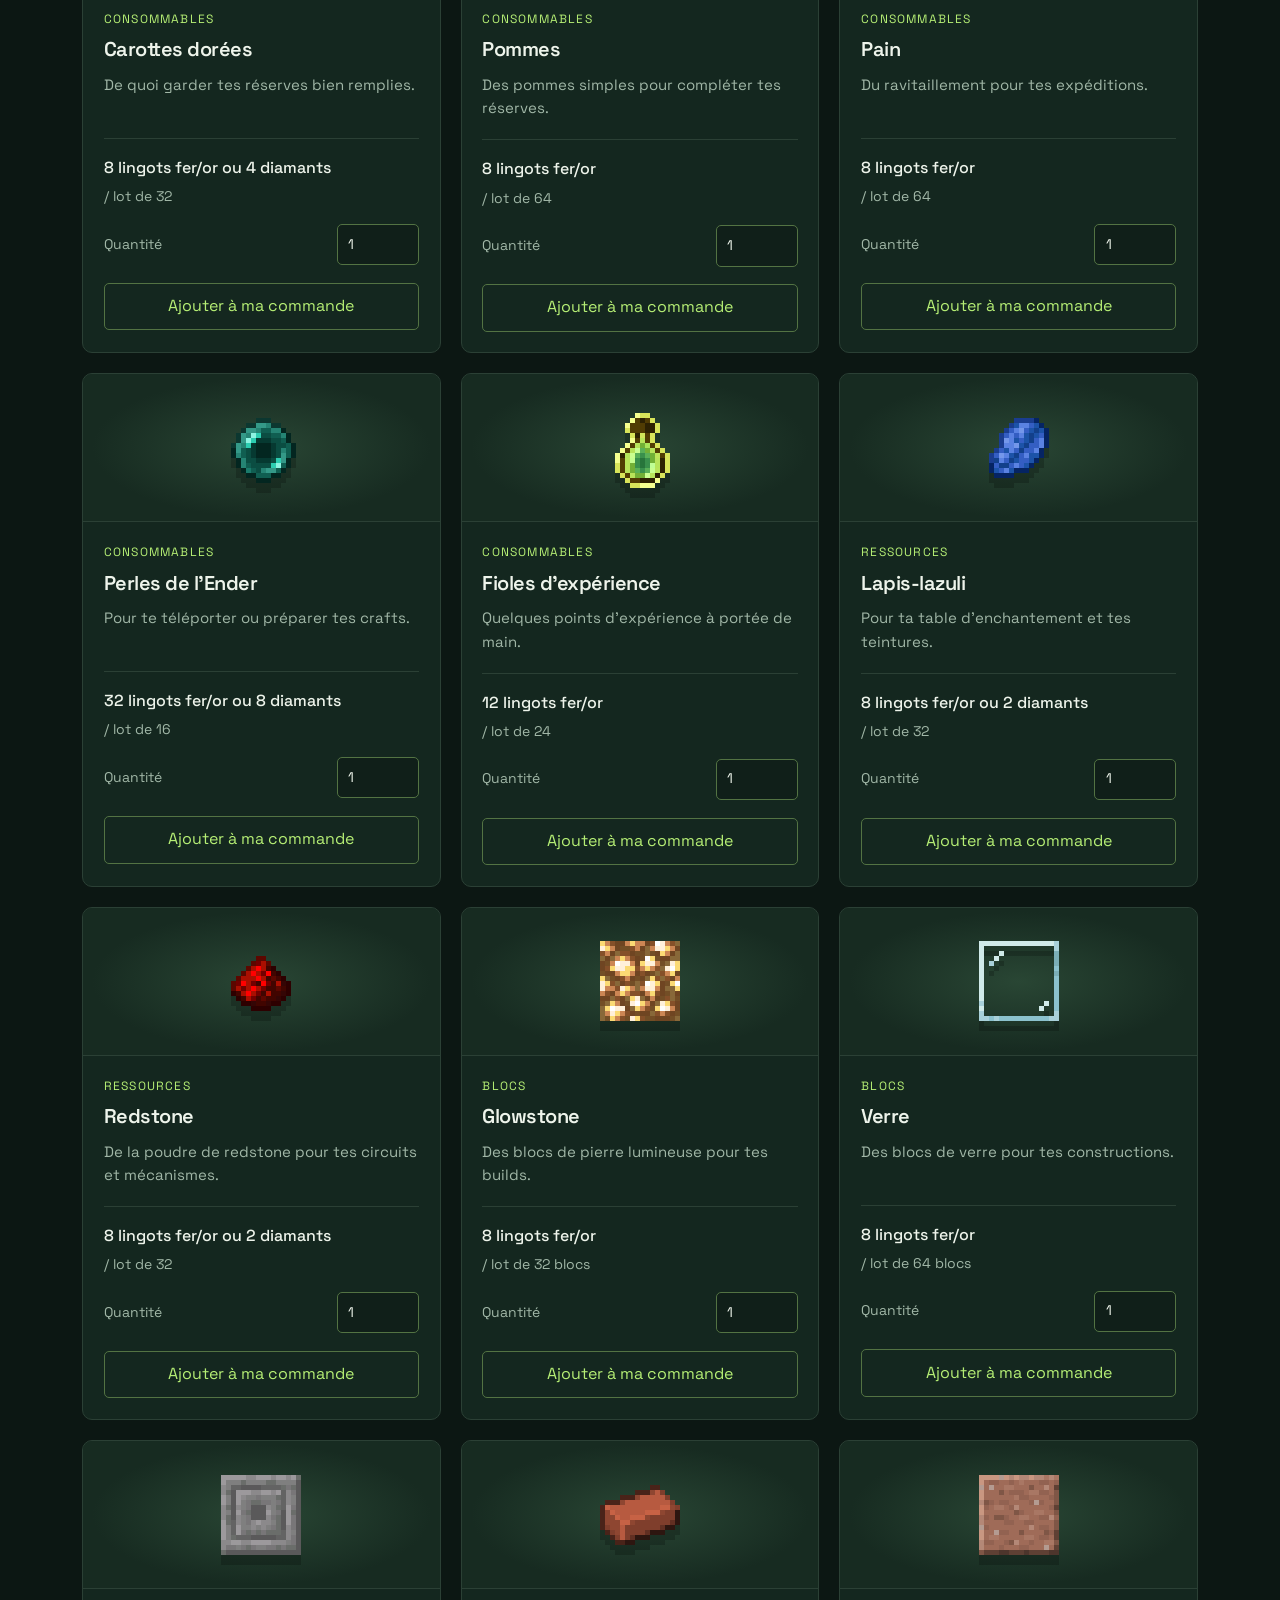
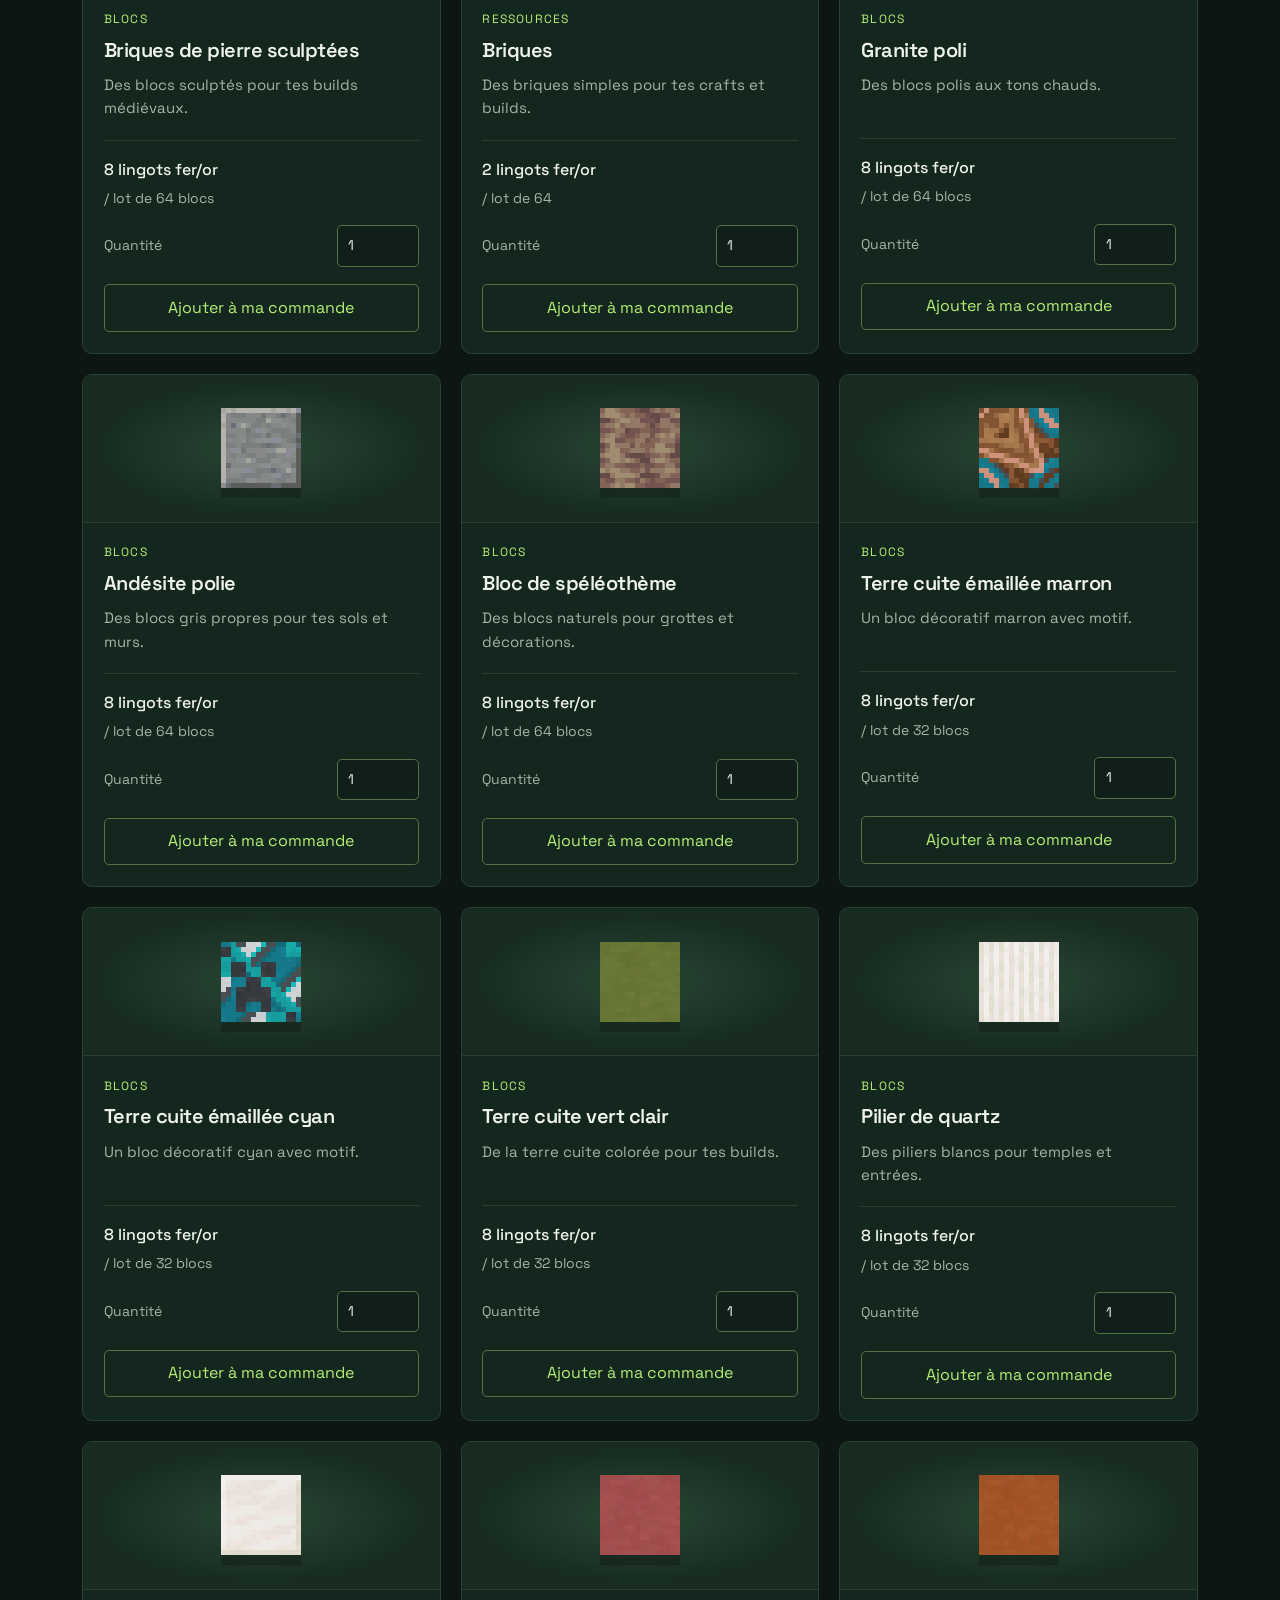
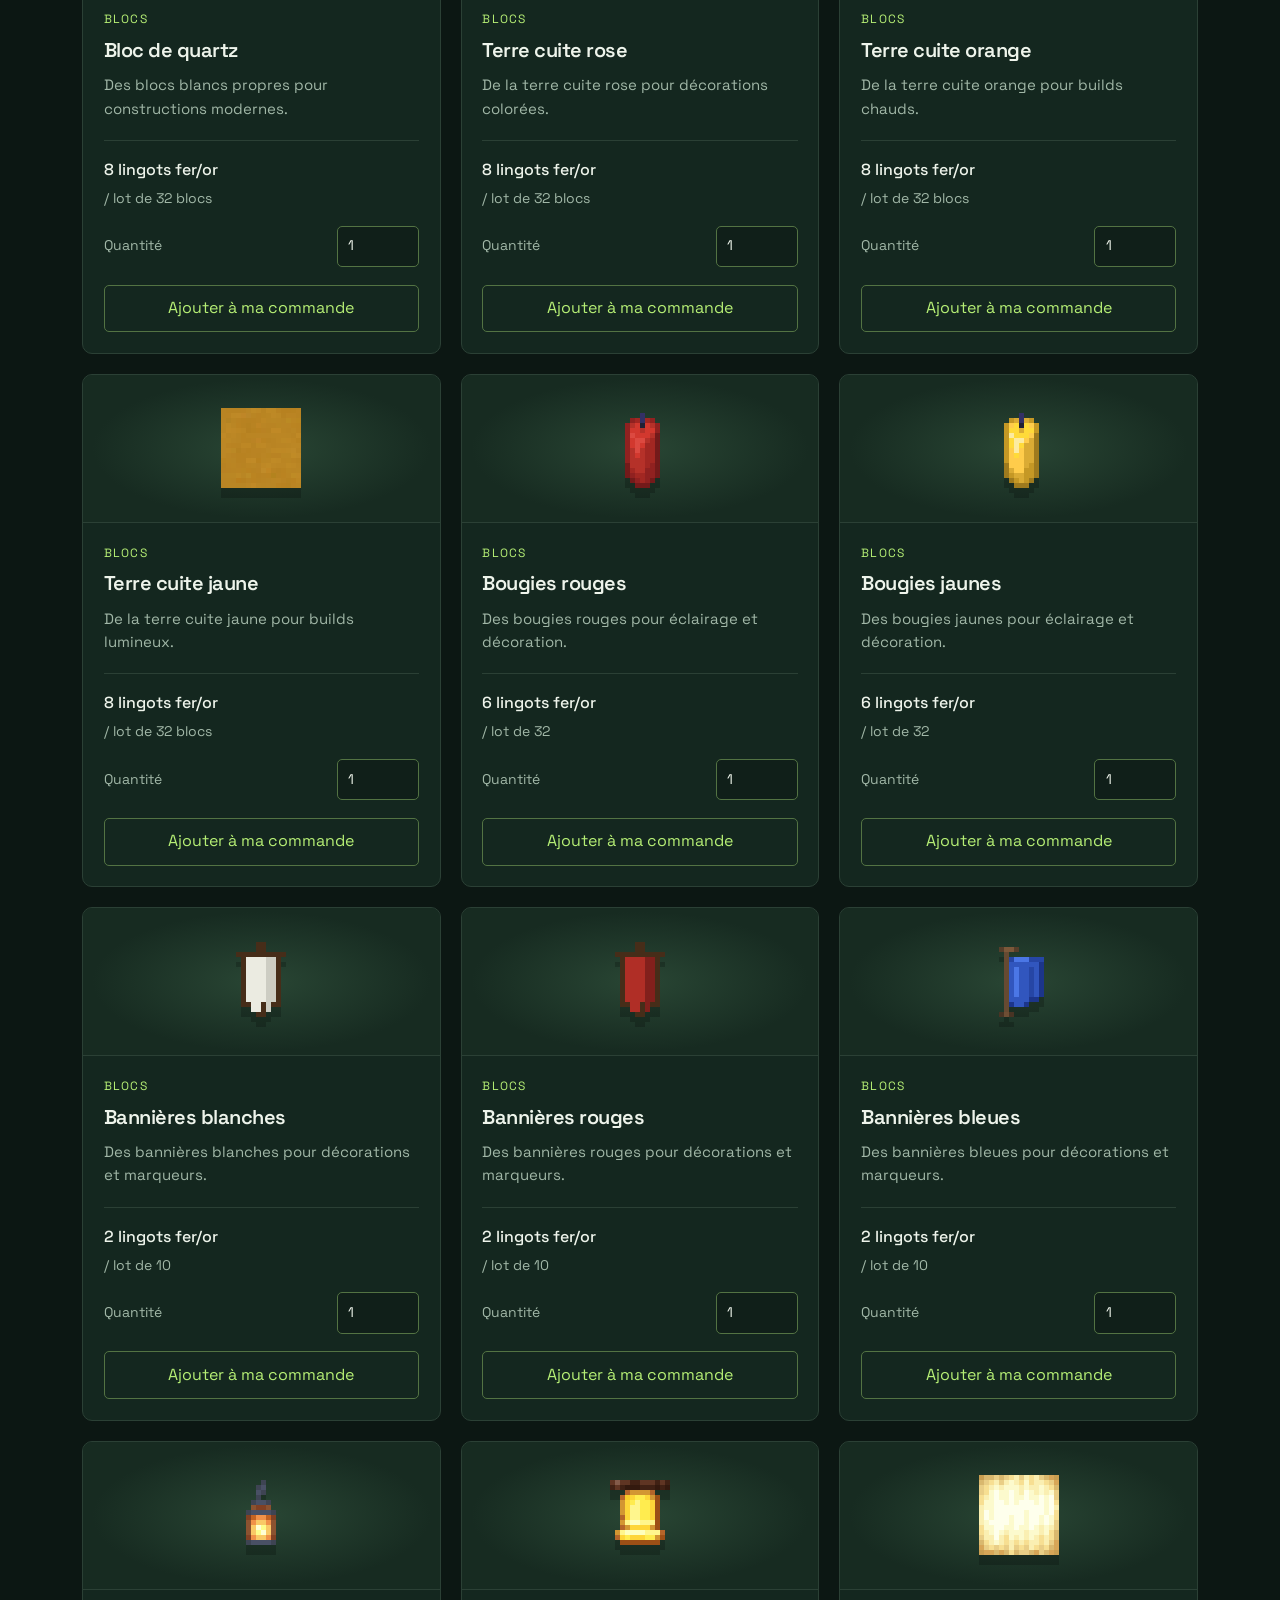
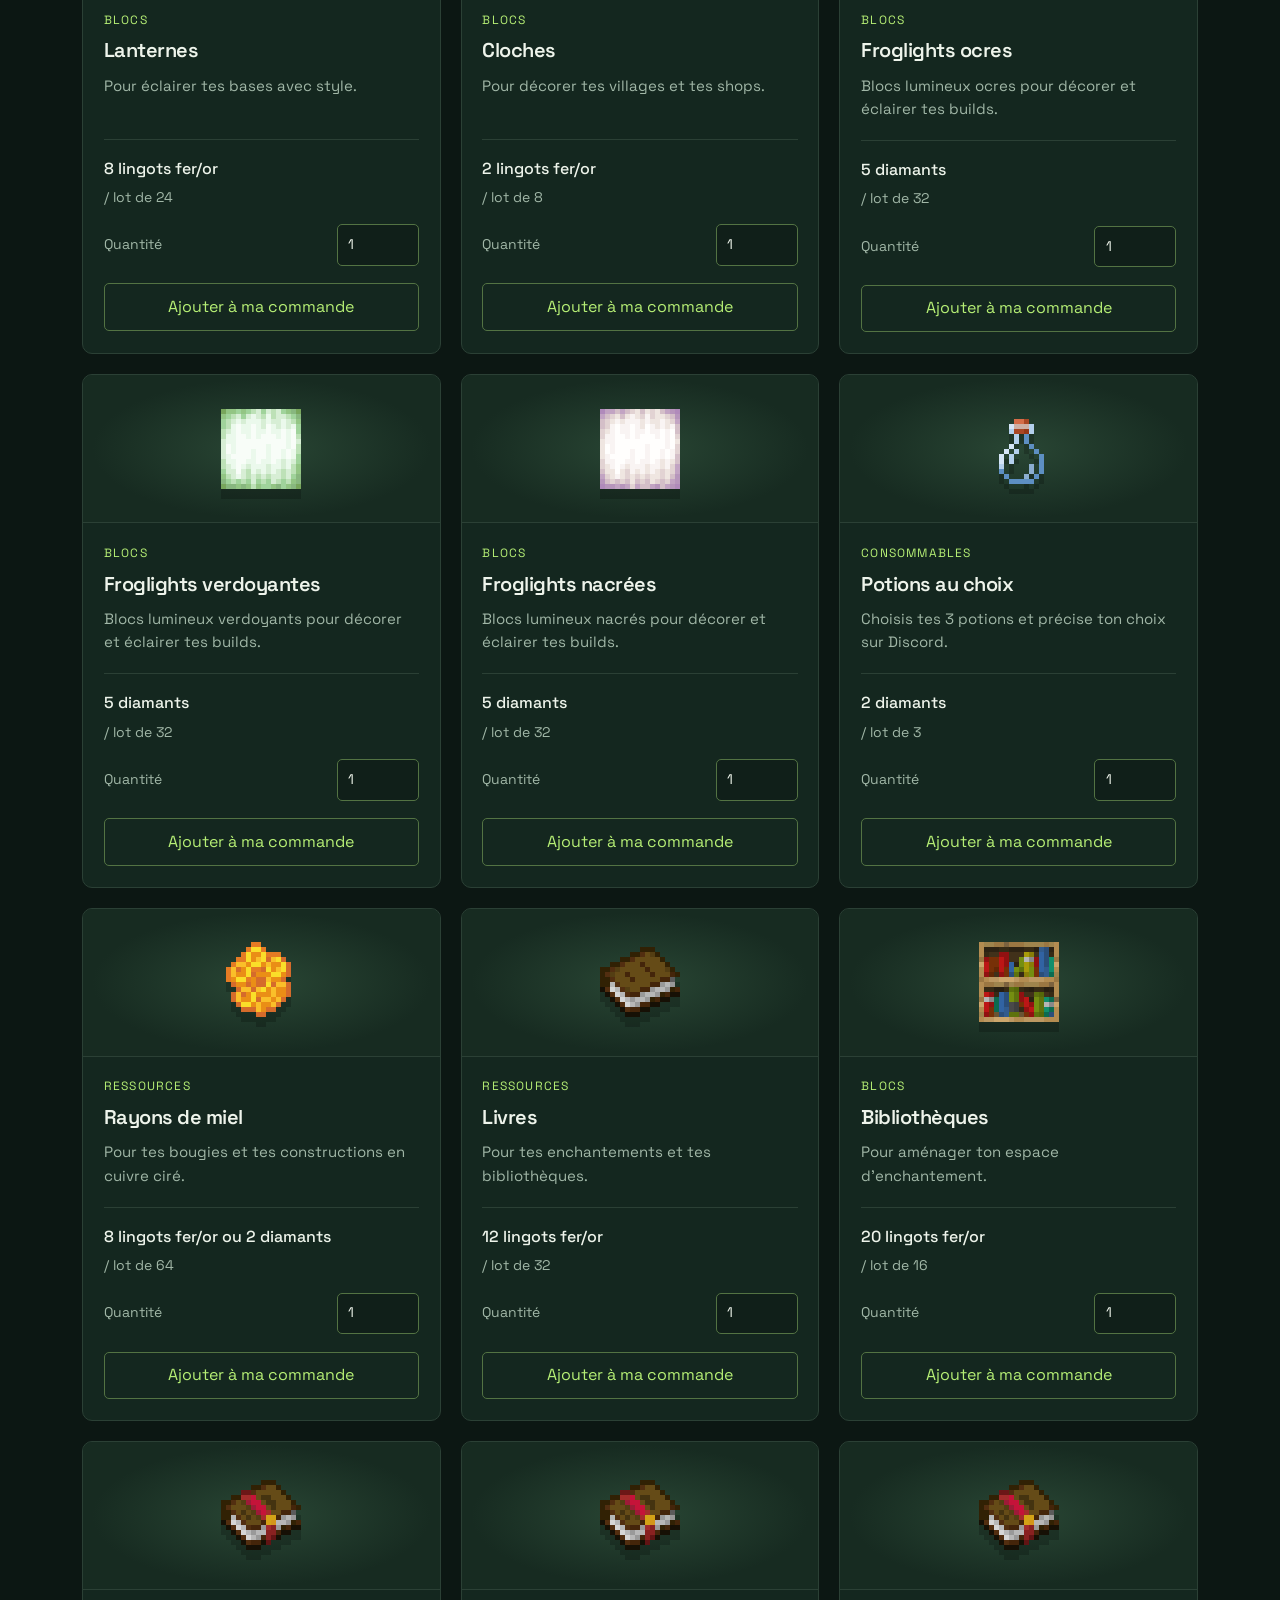
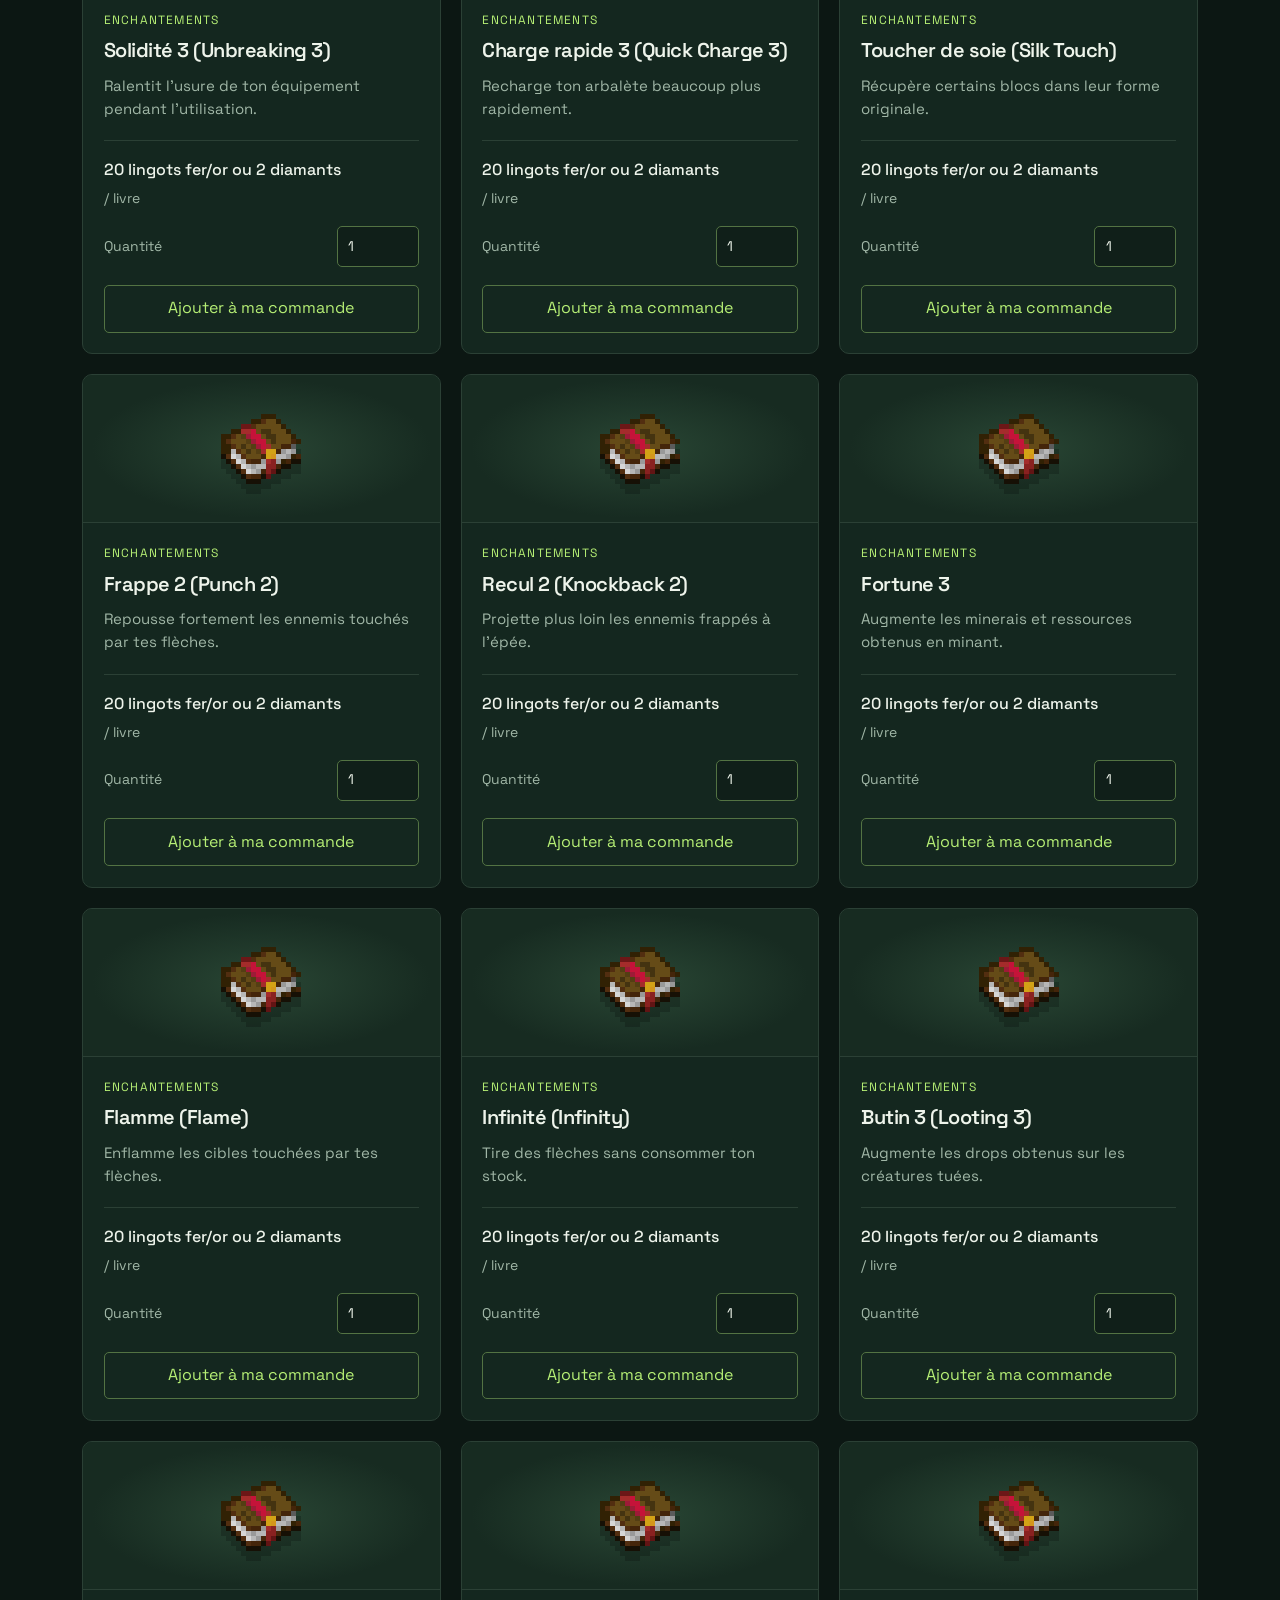
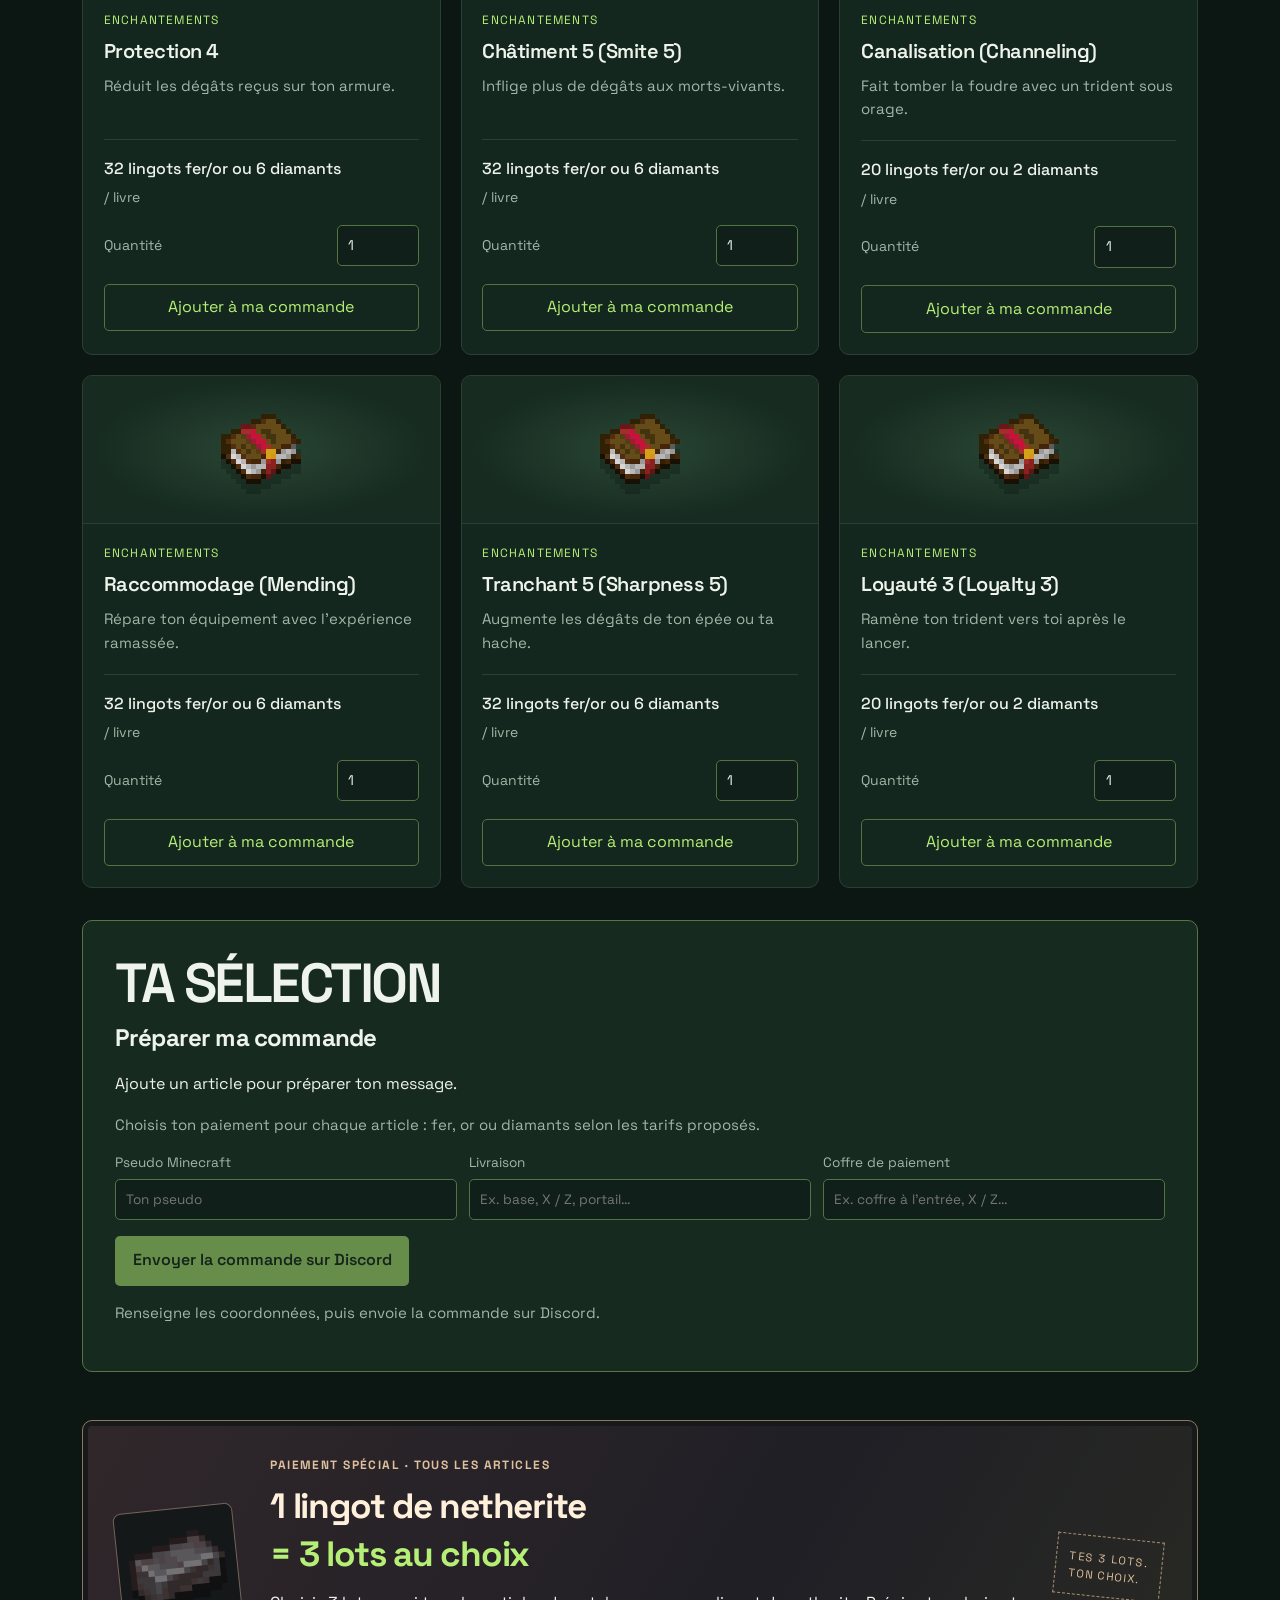
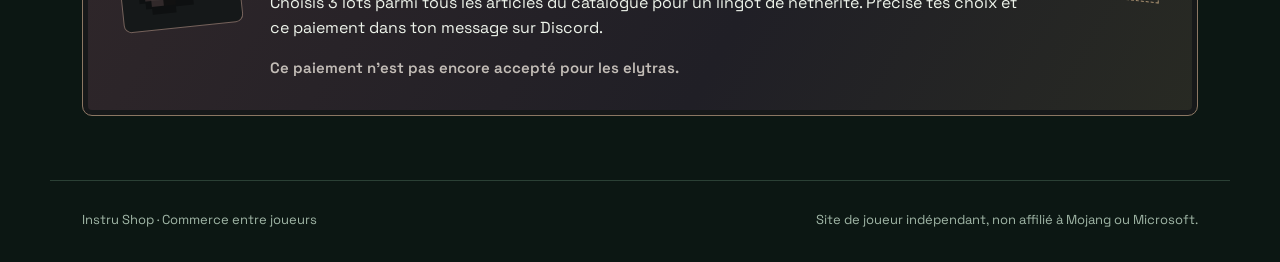
==== commit 310c706d: "clean contact" ====
--- a/index.html
+++ b/index.html
@@ -11,8 +11,8 @@
   <script src="./config.js?v=2" defer></script>
   <script src="./images.js?v=20" defer></script><script src="./catalogue.js?v=40" defer></script>
   <script src="./pricing.js?v=3" defer></script>
-  <script src="./app.js?v=22" defer></script>
-  <!-- pages-refresh: 2026-09-26 10:40:43 -->
+  <script src="./app.js?v=23" defer></script>
+  <!-- pages-refresh: 2026-09-26 10:41:25 -->
 </head>
 <body>
   <a class="skip-link" href="#catalogue">Aller au catalogue</a>
@@ -31,13 +31,6 @@
         <p class="intro-copy" id="shop-description">Bienvenue à tous chez l’Instru Shop ! Le plus grand magasin de tout Peurle SMP.
 Ici, vous découvrirez ce qu’est vraiment la variété.</p>
       </div>
-      <aside class="trade-note">
-        <span class="trade-label">INSTRUCTEURMC</span>
-        <p>Tu choisis.<br> On se retrouve en jeu.</p>
-        <span id="contact-summary">Discord : therescaper</span>
-        <button type="button" class="contact-button" id="copy-discord">Copier le pseudo Discord</button>
-        <span id="discord-status" role="status" aria-live="polite"></span>
-      </aside>
     </section>
     <section class="starter-offer" aria-labelledby="starter-title">
       <div class="starter-badge">OFFRE SPÉCIALE DÉBUTANT</div>
@@ -102,3 +95,5 @@
 
 
 
+
+
--- a/style.css
+++ b/style.css
@@ -1,10 +1,10 @@
 @import url('https://fonts.googleapis.com/css2?family=Space+Grotesk:wght@400;500;600;700&display=swap');
 :root{color-scheme:dark;--bg:#0c1713;--panel:#14271f;--line:#2b4035;--text:#eef4eb;--muted:#a1b7a7;--accent:#b6ef75;font-family:'Space Grotesk',system-ui,sans-serif;font-size:16px}
-*{box-sizing:border-box}body{margin:0;background:var(--bg);color:var(--text);line-height:1.55}a{color:inherit}button,textarea{font:inherit}button{cursor:pointer}button:disabled{cursor:default;opacity:.5}[hidden]{display:none!important}:focus-visible{outline:3px solid var(--accent);outline-offset:5px}.skip-link{position:absolute;top:-100px;left:1rem;background:var(--accent);color:var(--bg);padding:1rem;z-index:10}.skip-link:focus{top:1rem}.site-header,main,footer{max-width:1180px;margin:auto;padding-left:2rem;padding-right:2rem}.site-header{min-height:100px;display:flex;align-items:center;justify-content:space-between;border-bottom:1px solid var(--line);gap:1rem}.brand{font-weight:700;font-size:1.45rem;display:flex;align-items:center;gap:.8rem;text-decoration:none}.brand-icon{display:grid;place-items:center;width:48px;height:48px;background:#263e2d;border:1px solid #456641;border-radius:8px}.brand img,.product-image img{image-rendering:pixelated;object-fit:contain}.edition{font-size:.875rem;color:var(--muted);letter-spacing:.07em}.edition span{color:var(--accent);margin-left:.5rem}.intro{display:grid;grid-template-columns:1fr 280px;gap:3rem;align-items:center;padding:3.5rem 0}.eyebrow,.trade-label{font-size:.875rem;letter-spacing:.14em;font-weight:600;color:var(--accent);margin:0 0 1rem}h1{font-size:clamp(2.1rem,4.3vw,3.7rem);font-weight:600;line-height:1.1;letter-spacing:-.045em;margin:0}h1>span{color:var(--accent)}.intro-copy{max-width:530px;color:var(--muted);margin:1.3rem 0 0;font-size:1.05rem}.trade-note{border-left:2px solid #739748;padding:1.2rem 0 1.2rem 2rem}.trade-label{font-size:.75rem}.trade-note p{font-size:1.35rem;line-height:1.4;margin:.7rem 0}.trade-note>span:last-child{font-size:.875rem;color:var(--muted)}.section-heading{display:flex;justify-content:space-between;align-items:baseline;border-bottom:1px solid var(--line);margin-bottom:1.6rem;padding-bottom:1rem;gap:1rem}h2{font-size:1.5rem;letter-spacing:-.035em;margin:0}.section-heading>span{font-size:.875rem;color:var(--muted)}.product-grid{display:grid;grid-template-columns:repeat(3,minmax(0,1fr));gap:1.25rem}.product-card{border:1px solid var(--line);background:var(--panel);border-radius:10px;overflow:hidden}.product-image{height:148px;display:grid;place-items:center;background:radial-gradient(ellipse at center,#294634 0%,#172b21 67%);border-bottom:1px solid var(--line)}.product-image img{filter:drop-shadow(0 10px 0 #0003);transition:transform .2s}.product-card:hover .product-image img{transform:translateY(-4px)}.product-content{padding:1.3rem}.category{font-size:.75rem;letter-spacing:.1em;text-transform:uppercase;color:var(--accent);margin:0 0 .5rem}h3{font-size:1.25rem;line-height:1.3;margin:0;font-weight:600;letter-spacing:-.025em}.product-description{font-size:.9375rem;color:var(--muted);margin:.65rem 0 1.25rem;min-height:3em}.product-cost{display:flex;flex-wrap:wrap;align-items:baseline;gap:.4rem;border-top:1px solid var(--line);padding-top:1rem}.product-cost strong{font-weight:500}.product-cost span{font-size:.875rem;color:var(--muted)}.add-button{width:100%;margin-top:1.1rem;background:transparent;color:var(--accent);border:1px solid #537343;border-radius:5px;padding:.65rem}.add-button:hover{background:#29412d}.order-panel{margin:2rem 0;border:1px solid #557643;border-radius:10px;padding:2rem;background:#172a20}.order-panel .eyebrow{margin-bottom:.35rem}#order-items{list-style:none;padding:0}.order-row{display:flex;align-items:center;justify-content:space-between;gap:1rem;border-bottom:1px solid var(--line);padding:.75rem 0}.remove-button{background:transparent;border:0;color:var(--muted);text-decoration:underline;padding:.5rem}.order-total{font-size:1.2rem;font-weight:600;margin:1rem 0}.primary-button{background:var(--accent);color:#132016;border:0;border-radius:5px;padding:.8rem 1.1rem;font-weight:600}.order-help,#copy-status{font-size:.9375rem;color:var(--muted)}#copy-status{color:var(--accent)}textarea{width:100%;min-height:130px;background:var(--bg);color:var(--text);padding:1rem;border:1px solid var(--line);border-radius:5px}footer{margin-top:4rem;padding-top:1.8rem;padding-bottom:2rem;border-top:1px solid var(--line);display:flex;justify-content:space-between;gap:1.5rem;font-size:.8125rem;color:var(--muted)}footer span:last-child{max-width:400px;text-align:right}
-@media(max-width:850px){.product-grid{grid-template-columns:repeat(2,minmax(0,1fr))}.intro{grid-template-columns:1fr;gap:1.5rem;padding:2.5rem 0}.trade-note{padding:.2rem 0 .2rem 1rem}.trade-note p{font-size:1.1rem;display:inline;margin:0 .5rem 0 0}.trade-note p br{display:none}.trade-label{display:none}}
+*{box-sizing:border-box}body{margin:0;background:var(--bg);color:var(--text);line-height:1.55}a{color:inherit}button,textarea{font:inherit}button{cursor:pointer}button:disabled{cursor:default;opacity:.5}[hidden]{display:none!important}:focus-visible{outline:3px solid var(--accent);outline-offset:5px}.skip-link{position:absolute;top:-100px;left:1rem;background:var(--accent);color:var(--bg);padding:1rem;z-index:10}.skip-link:focus{top:1rem}.site-header,main,footer{max-width:1180px;margin:auto;padding-left:2rem;padding-right:2rem}.site-header{min-height:100px;display:flex;align-items:center;justify-content:space-between;border-bottom:1px solid var(--line);gap:1rem}.brand{font-weight:700;font-size:1.45rem;display:flex;align-items:center;gap:.8rem;text-decoration:none}.brand-icon{display:grid;place-items:center;width:48px;height:48px;background:#263e2d;border:1px solid #456641;border-radius:8px}.brand img,.product-image img{image-rendering:pixelated;object-fit:contain}.edition{font-size:.875rem;color:var(--muted);letter-spacing:.07em}.edition span{color:var(--accent);margin-left:.5rem}.intro{display:grid;grid-template-columns:1fr;gap:3rem;align-items:center;padding:3.5rem 0}.eyebrow,h1{font-size:clamp(2.1rem,4.3vw,3.7rem);font-weight:600;line-height:1.1;letter-spacing:-.045em;margin:0}h1>span{color:var(--accent)}.intro-copy{max-width:530px;color:var(--muted);margin:1.3rem 0 0;font-size:1.05rem}.section-heading{display:flex;justify-content:space-between;align-items:baseline;border-bottom:1px solid var(--line);margin-bottom:1.6rem;padding-bottom:1rem;gap:1rem}h2{font-size:1.5rem;letter-spacing:-.035em;margin:0}.section-heading>span{font-size:.875rem;color:var(--muted)}.product-grid{display:grid;grid-template-columns:repeat(3,minmax(0,1fr));gap:1.25rem}.product-card{border:1px solid var(--line);background:var(--panel);border-radius:10px;overflow:hidden}.product-image{height:148px;display:grid;place-items:center;background:radial-gradient(ellipse at center,#294634 0%,#172b21 67%);border-bottom:1px solid var(--line)}.product-image img{filter:drop-shadow(0 10px 0 #0003);transition:transform .2s}.product-card:hover .product-image img{transform:translateY(-4px)}.product-content{padding:1.3rem}.category{font-size:.75rem;letter-spacing:.1em;text-transform:uppercase;color:var(--accent);margin:0 0 .5rem}h3{font-size:1.25rem;line-height:1.3;margin:0;font-weight:600;letter-spacing:-.025em}.product-description{font-size:.9375rem;color:var(--muted);margin:.65rem 0 1.25rem;min-height:3em}.product-cost{display:flex;flex-wrap:wrap;align-items:baseline;gap:.4rem;border-top:1px solid var(--line);padding-top:1rem}.product-cost strong{font-weight:500}.product-cost span{font-size:.875rem;color:var(--muted)}.add-button{width:100%;margin-top:1.1rem;background:transparent;color:var(--accent);border:1px solid #537343;border-radius:5px;padding:.65rem}.add-button:hover{background:#29412d}.order-panel{margin:2rem 0;border:1px solid #557643;border-radius:10px;padding:2rem;background:#172a20}.order-panel .eyebrow{margin-bottom:.35rem}#order-items{list-style:none;padding:0}.order-row{display:flex;align-items:center;justify-content:space-between;gap:1rem;border-bottom:1px solid var(--line);padding:.75rem 0}.remove-button{background:transparent;border:0;color:var(--muted);text-decoration:underline;padding:.5rem}.order-total{font-size:1.2rem;font-weight:600;margin:1rem 0}.primary-button{background:var(--accent);color:#132016;border:0;border-radius:5px;padding:.8rem 1.1rem;font-weight:600}.order-help,#copy-status{font-size:.9375rem;color:var(--muted)}#copy-status{color:var(--accent)}textarea{width:100%;min-height:130px;background:var(--bg);color:var(--text);padding:1rem;border:1px solid var(--line);border-radius:5px}footer{margin-top:4rem;padding-top:1.8rem;padding-bottom:2rem;border-top:1px solid var(--line);display:flex;justify-content:space-between;gap:1.5rem;font-size:.8125rem;color:var(--muted)}footer span:last-child{max-width:400px;text-align:right}
+@media(max-width:850px){.product-grid{grid-template-columns:repeat(2,minmax(0,1fr))}.intro{grid-template-columns:1fr;gap:1.5rem;padding:2.5rem 0}}
 @media(max-width:520px){.site-header,main,footer{padding-left:1.2rem;padding-right:1.2rem}.site-header{min-height:85px;flex-wrap:wrap;padding-top:1rem;padding-bottom:1rem}.brand{font-size:1.2rem}.brand-icon{width:38px;height:38px}.edition{font-size:.75rem}.product-grid{grid-template-columns:1fr}.product-card{display:grid;grid-template-columns:100px minmax(0,1fr)}.product-image{height:100%;border-bottom:0;border-right:1px solid var(--line)}.product-image img{width:64px;height:64px}.product-content{padding:1rem}.product-description{min-height:0;margin:.5rem 0 .8rem}.product-cost{padding-top:.7rem}.product-cost strong{font-size:.9375rem}h3{font-size:1.1rem}footer{flex-direction:column;gap:.7rem;margin-top:2.5rem}footer span:last-child{text-align:left}.order-panel{padding:1.2rem}.order-row{align-items:flex-start}.intro-copy{font-size:1rem}}
 @media(prefers-reduced-motion:reduce){*{transition:none!important;scroll-behavior:auto!important}}
-.armor-images{grid-template-columns:repeat(4,1fr);gap:.5rem;padding:1rem}.armor-images img{width:48px;height:48px}.contact-button{display:block;background:none;color:var(--accent);border:0;padding:.7rem 0 0;text-decoration:underline;text-underline-offset:4px;text-align:left;font-size:.875rem}.trade-note #discord-status{display:block;margin-top:.6rem;font-size:.875rem}.management{padding-top:2.5rem}.management h1{font-size:clamp(2rem,4vw,3rem)}.management form{margin-top:2rem}.currency-field{display:block;max-width:440px;margin-bottom:2rem}.management label{font-size:.9375rem;color:var(--muted)}.management input{display:block;width:100%;font:inherit;color:var(--text);background:#14271f;border:1px solid #4a6251;border-radius:5px;padding:.75rem;margin-top:.4rem;min-width:0}.price-editor{display:grid;grid-template-columns:1fr 1fr;gap:1.2rem}.price-editor fieldset{display:grid;grid-template-columns:1fr 1.6fr;gap:1rem;border:1px solid var(--line);border-radius:8px;padding:1rem;min-width:0}.price-editor legend{font-weight:600;padding:0 .4rem;max-width:100%}.publish-box{margin-top:2rem;background:var(--panel);border:1px solid var(--line);border-radius:8px;padding:1.5rem}.publish-box p,.publish-box li{color:var(--muted)}.publish-box ol{padding-left:1.3rem}.publish-box li{margin:.5rem 0}.publish-actions{display:flex;gap:1rem;flex-wrap:wrap}.secondary-button{display:inline-block;border:1px solid #678551;padding:.75rem 1rem;border-radius:5px;color:var(--accent);text-decoration:none}.publish-box textarea{margin-top:.7rem;min-height:220px;font-family:monospace;font-size:.875rem}#editor-status{color:var(--accent)}@media(max-width:700px){.price-editor{grid-template-columns:1fr}}@media(max-width:520px){.armor-images{grid-template-columns:1fr 1fr;gap:.35rem;padding:.7rem}.armor-images img{width:32px;height:32px}.publish-actions>*{width:100%;text-align:center}.price-editor fieldset{grid-template-columns:1fr}.publish-box{padding:1rem}}
+.armor-images{grid-template-columns:repeat(4,1fr);gap:.5rem;padding:1rem}.armor-images img{width:48px;height:48px}.management{padding-top:2.5rem}.management h1{font-size:clamp(2rem,4vw,3rem)}.management form{margin-top:2rem}.currency-field{display:block;max-width:440px;margin-bottom:2rem}.management label{font-size:.9375rem;color:var(--muted)}.management input{display:block;width:100%;font:inherit;color:var(--text);background:#14271f;border:1px solid #4a6251;border-radius:5px;padding:.75rem;margin-top:.4rem;min-width:0}.price-editor{display:grid;grid-template-columns:1fr 1fr;gap:1.2rem}.price-editor fieldset{display:grid;grid-template-columns:1fr 1.6fr;gap:1rem;border:1px solid var(--line);border-radius:8px;padding:1rem;min-width:0}.price-editor legend{font-weight:600;padding:0 .4rem;max-width:100%}.publish-box{margin-top:2rem;background:var(--panel);border:1px solid var(--line);border-radius:8px;padding:1.5rem}.publish-box p,.publish-box li{color:var(--muted)}.publish-box ol{padding-left:1.3rem}.publish-box li{margin:.5rem 0}.publish-actions{display:flex;gap:1rem;flex-wrap:wrap}.secondary-button{display:inline-block;border:1px solid #678551;padding:.75rem 1rem;border-radius:5px;color:var(--accent);text-decoration:none}.publish-box textarea{margin-top:.7rem;min-height:220px;font-family:monospace;font-size:.875rem}#editor-status{color:var(--accent)}@media(max-width:700px){.price-editor{grid-template-columns:1fr}}@media(max-width:520px){.armor-images{grid-template-columns:1fr 1fr;gap:.35rem;padding:.7rem}.armor-images img{width:32px;height:32px}.publish-actions>*{width:100%;text-align:center}.price-editor fieldset{grid-template-columns:1fr}.publish-box{padding:1rem}}
 .product-cost{flex-direction:column;gap:.35rem}.product-cost strong{line-height:1.6}.order-summary{min-width:0;flex:1}.order-summary>span,.order-summary>small{display:block}.order-summary>small{color:var(--muted);margin-top:.25rem}.payment-choice{display:block;margin-top:.6rem;color:var(--muted);font-size:.875rem}.payment-choice select{display:block;margin-top:.3rem;max-width:100%;font:inherit;padding:.55rem .75rem;color:var(--text);background:#14271f;border:1px solid #678551;border-radius:5px}.price-editor fieldset{grid-template-columns:repeat(3,minmax(0,1fr))}.price-editor .unit-label{grid-column:1/-1}@media(max-width:520px){.price-editor fieldset{grid-template-columns:1fr}.product-cost strong{font-size:.875rem}}
 .netherite-offer{display:flex;align-items:center;gap:2rem;margin:3rem 0 0;padding:2.2rem;border:1px solid #8c7763;border-radius:10px;background:linear-gradient(120deg,#30272a,#201f26 60%,#282a23);box-shadow:inset 0 0 0 5px #17191a;position:relative;overflow:hidden}.netherite-emblem{flex:0 0 120px;height:120px;display:grid;place-items:center;border:1px solid #75625b;background:#151819;border-radius:8px;transform:rotate(-6deg)}.netherite-emblem img{image-rendering:pixelated;object-fit:contain;filter:drop-shadow(0 8px 0 #0005)}.netherite-copy{flex:1;min-width:0}.netherite-label{color:#dec09c;font-size:.75rem;letter-spacing:.12em;font-weight:700;margin:0 0 .65rem}.netherite-copy h2{font-size:clamp(1.5rem,3vw,2.2rem);line-height:1.2;color:#fff0dc}.netherite-copy h2 span{display:block;color:var(--accent);margin-top:.3rem}.netherite-copy>p:last-child{color:#c3bdb7;font-size:.9375rem;margin:1rem 0 0;max-width:570px}.netherite-stamp{flex-shrink:0;border:1px dashed #aa9170;padding:.8rem;color:#dec09c;font-size:.7rem;line-height:1.5;letter-spacing:.13em;transform:rotate(6deg)}@media(max-width:850px){.netherite-stamp{display:none}}@media(max-width:520px){.netherite-offer{flex-direction:column;align-items:flex-start;gap:1.5rem;padding:1.6rem;margin-top:2rem}.netherite-emblem{flex-basis:auto;width:80px;height:80px}.netherite-emblem img{width:64px;height:64px}}
 .shelf-carousel{display:flex;align-items:center;gap:.6rem;margin:0 0 1.5rem}.shelf-track{display:flex;gap:.65rem;overflow-x:auto;min-width:0;flex:1;padding:.4rem;scrollbar-width:thin;scrollbar-color:#537343 transparent;scroll-snap-type:x proximity}.shelf-button{flex-shrink:0;display:flex;align-items:center;gap:.6rem;border:1px solid var(--line);border-radius:8px;background:var(--panel);color:var(--text);padding:.8rem 1rem;font:inherit;scroll-snap-align:start;white-space:nowrap}.shelf-button img{image-rendering:pixelated;object-fit:contain}.shelf-button:hover{border-color:#789e56}.shelf-button[aria-pressed=true]{background:#304627;border-color:var(--accent);color:var(--accent)}.shelf-count{font-size:.75rem;border-radius:5px;background:#0003;padding:.15rem .4rem}.shelf-arrow{flex-shrink:0;width:34px;height:42px;border:1px solid var(--line);background:var(--panel);color:var(--accent);border-radius:6px;font-size:1.6rem}.shelf-arrow:disabled{opacity:.25}.shelf-status{position:absolute;width:1px;height:1px;padding:0;margin:-1px;overflow:hidden;clip-path:inset(50%);white-space:nowrap}@media(max-width:520px){.shelf-button{padding:.7rem .8rem;font-size:.875rem}.shelf-carousel{gap:.2rem}.shelf-arrow{width:28px}}
@@ -26,3 +26,5 @@
 @media(max-width:520px){.cart-toast{left:1rem;right:1rem;bottom:1rem;text-align:center}}
 
 
+
+
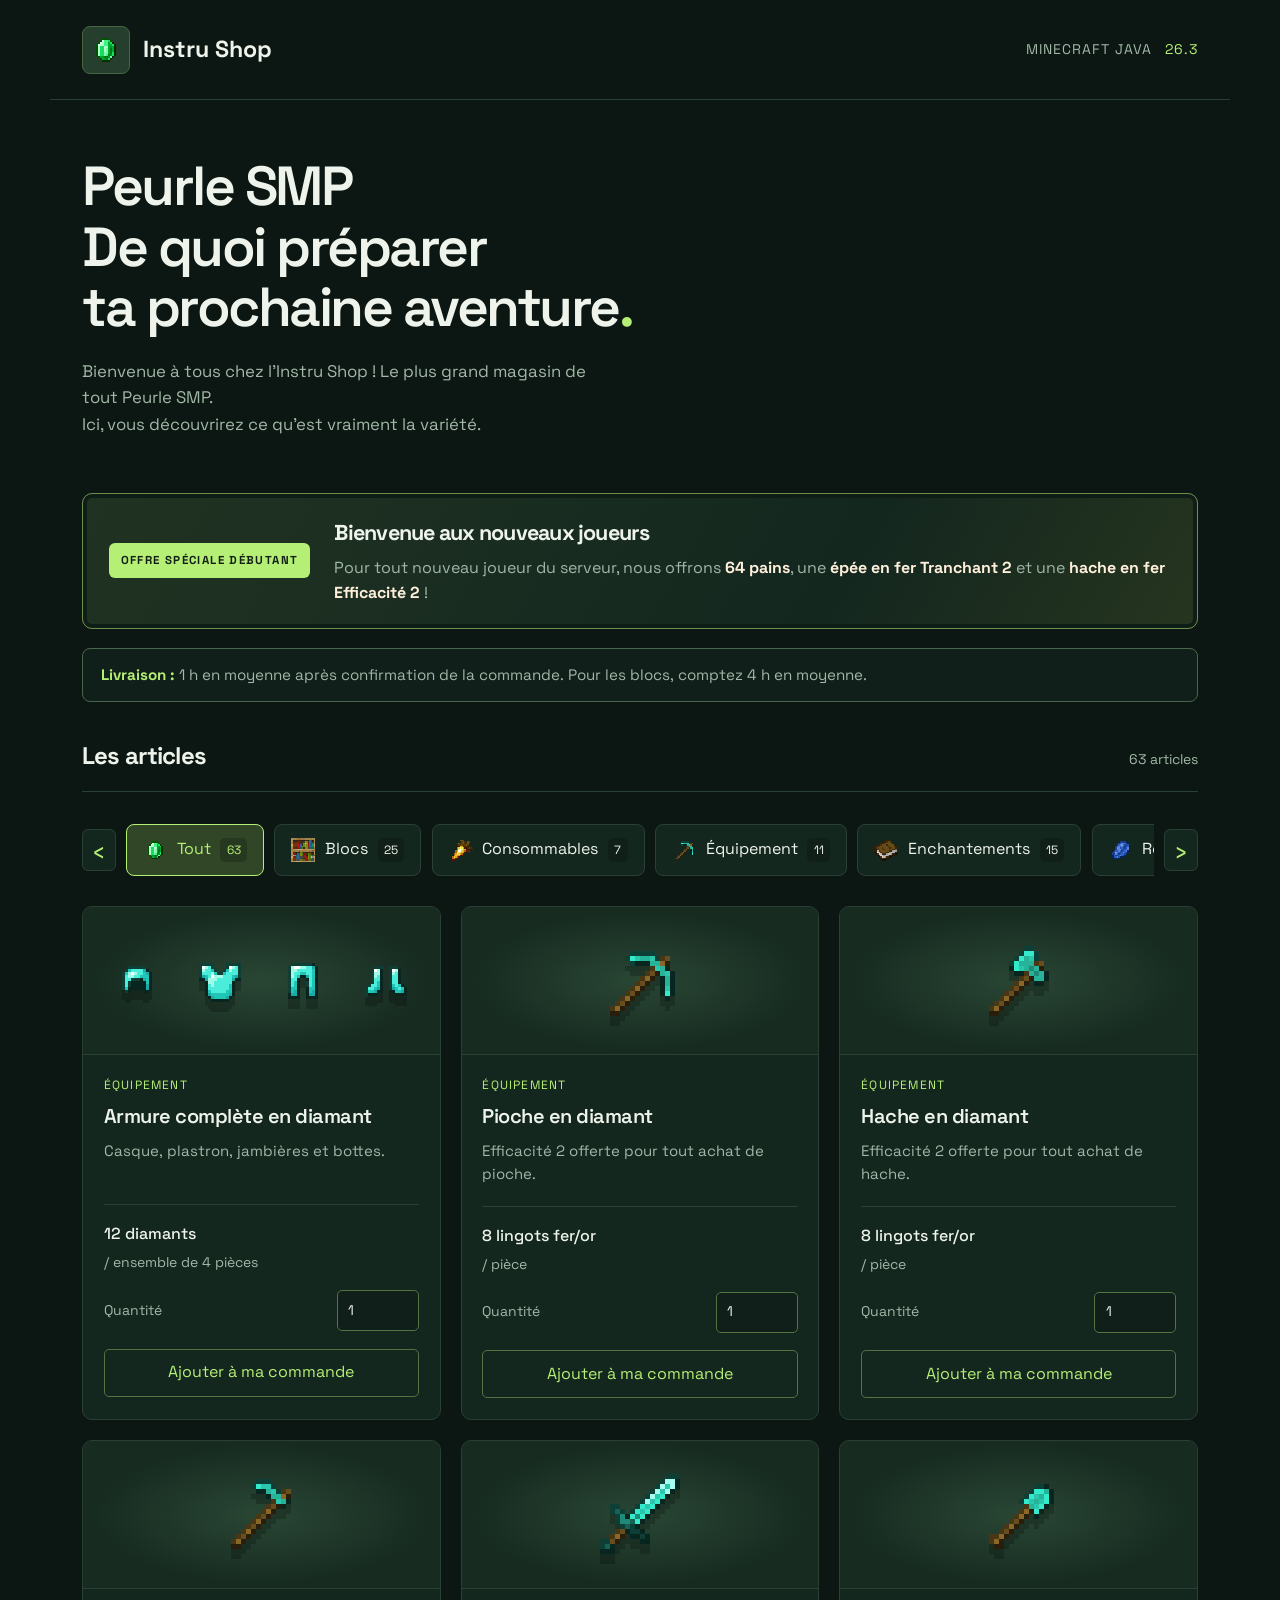
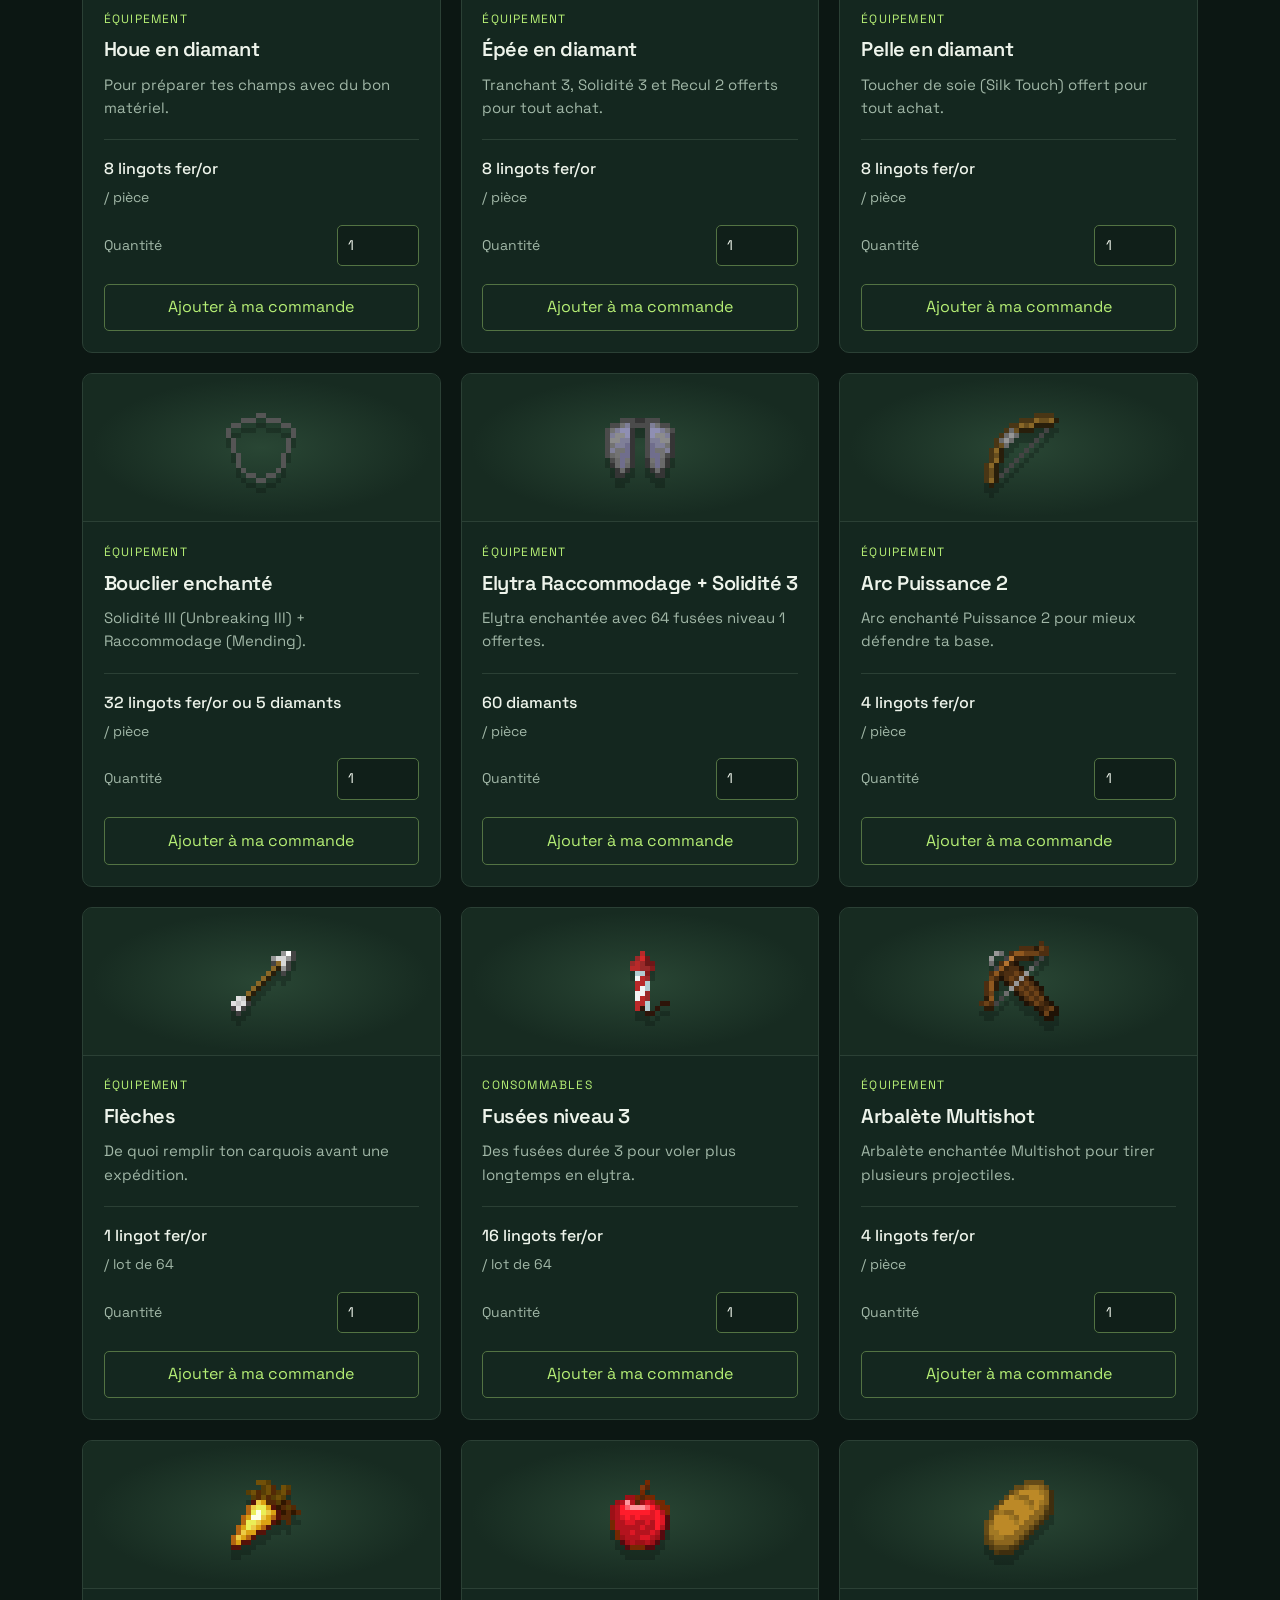
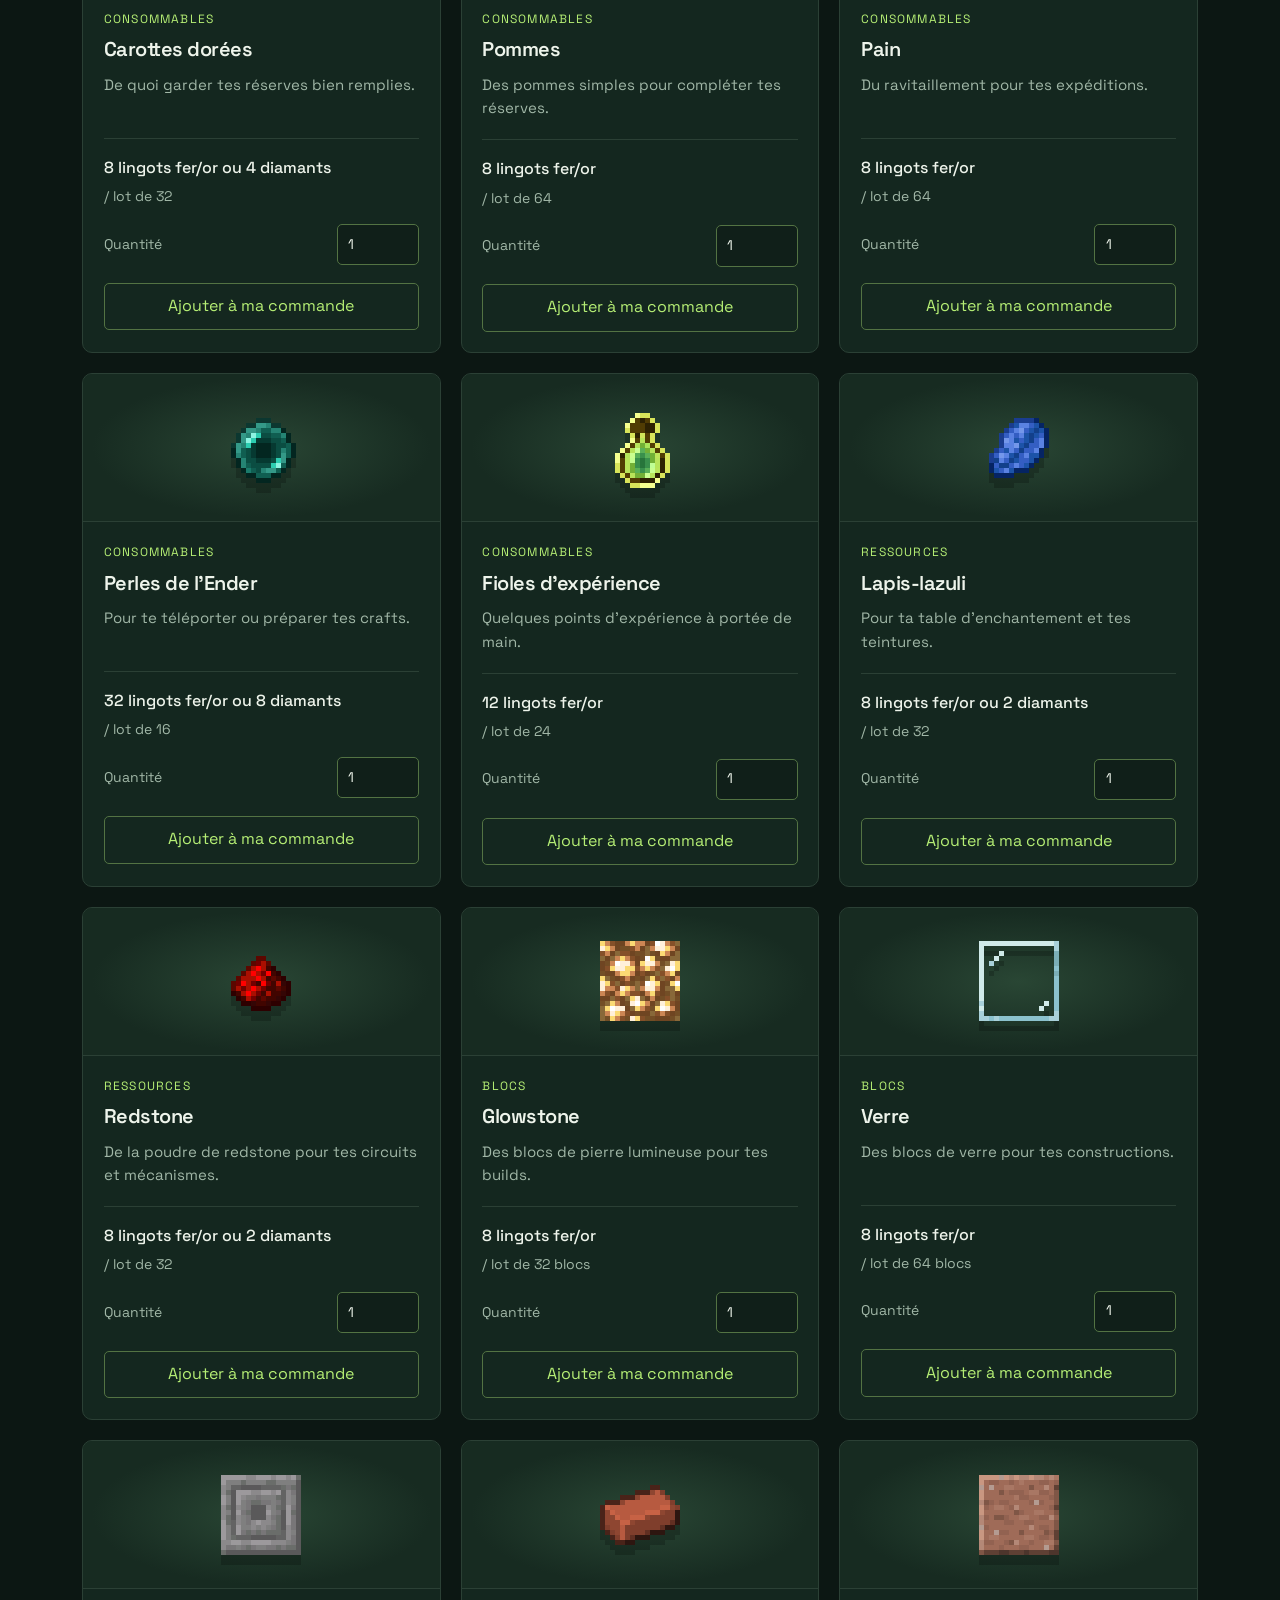
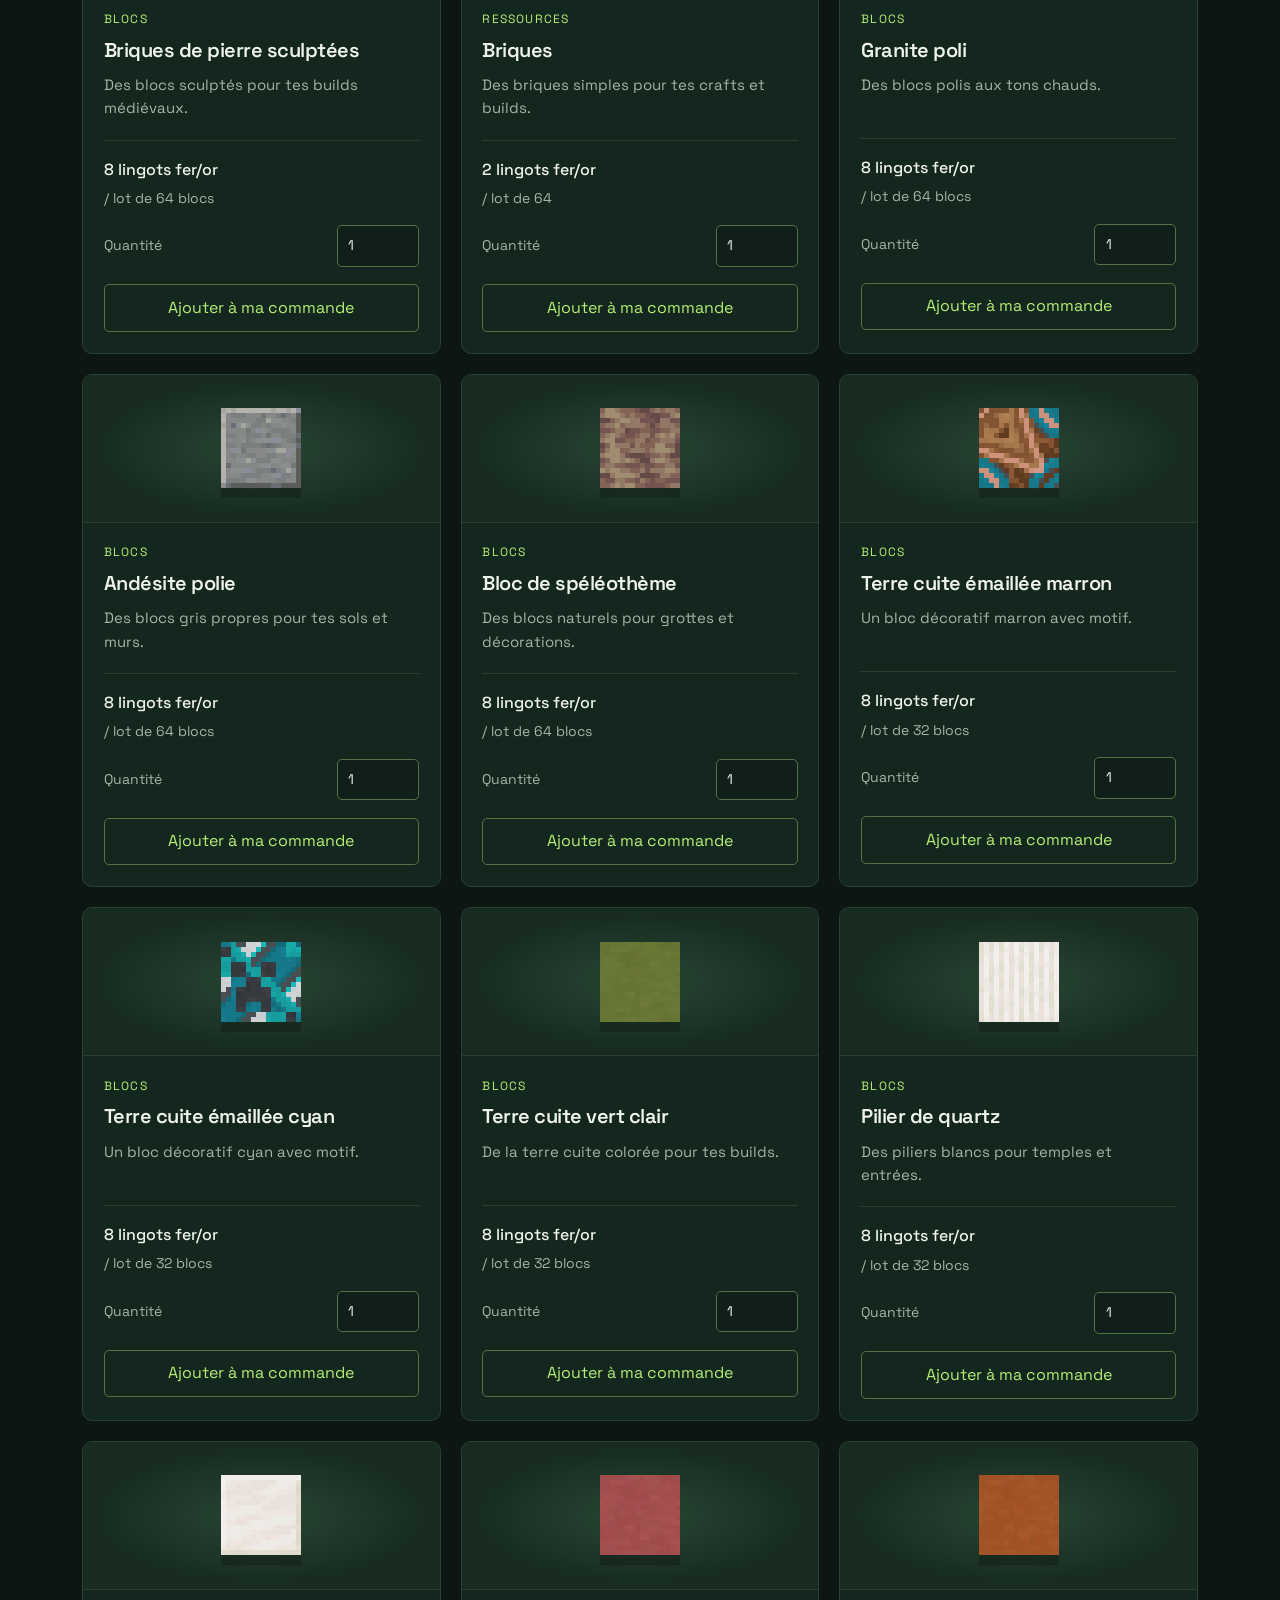
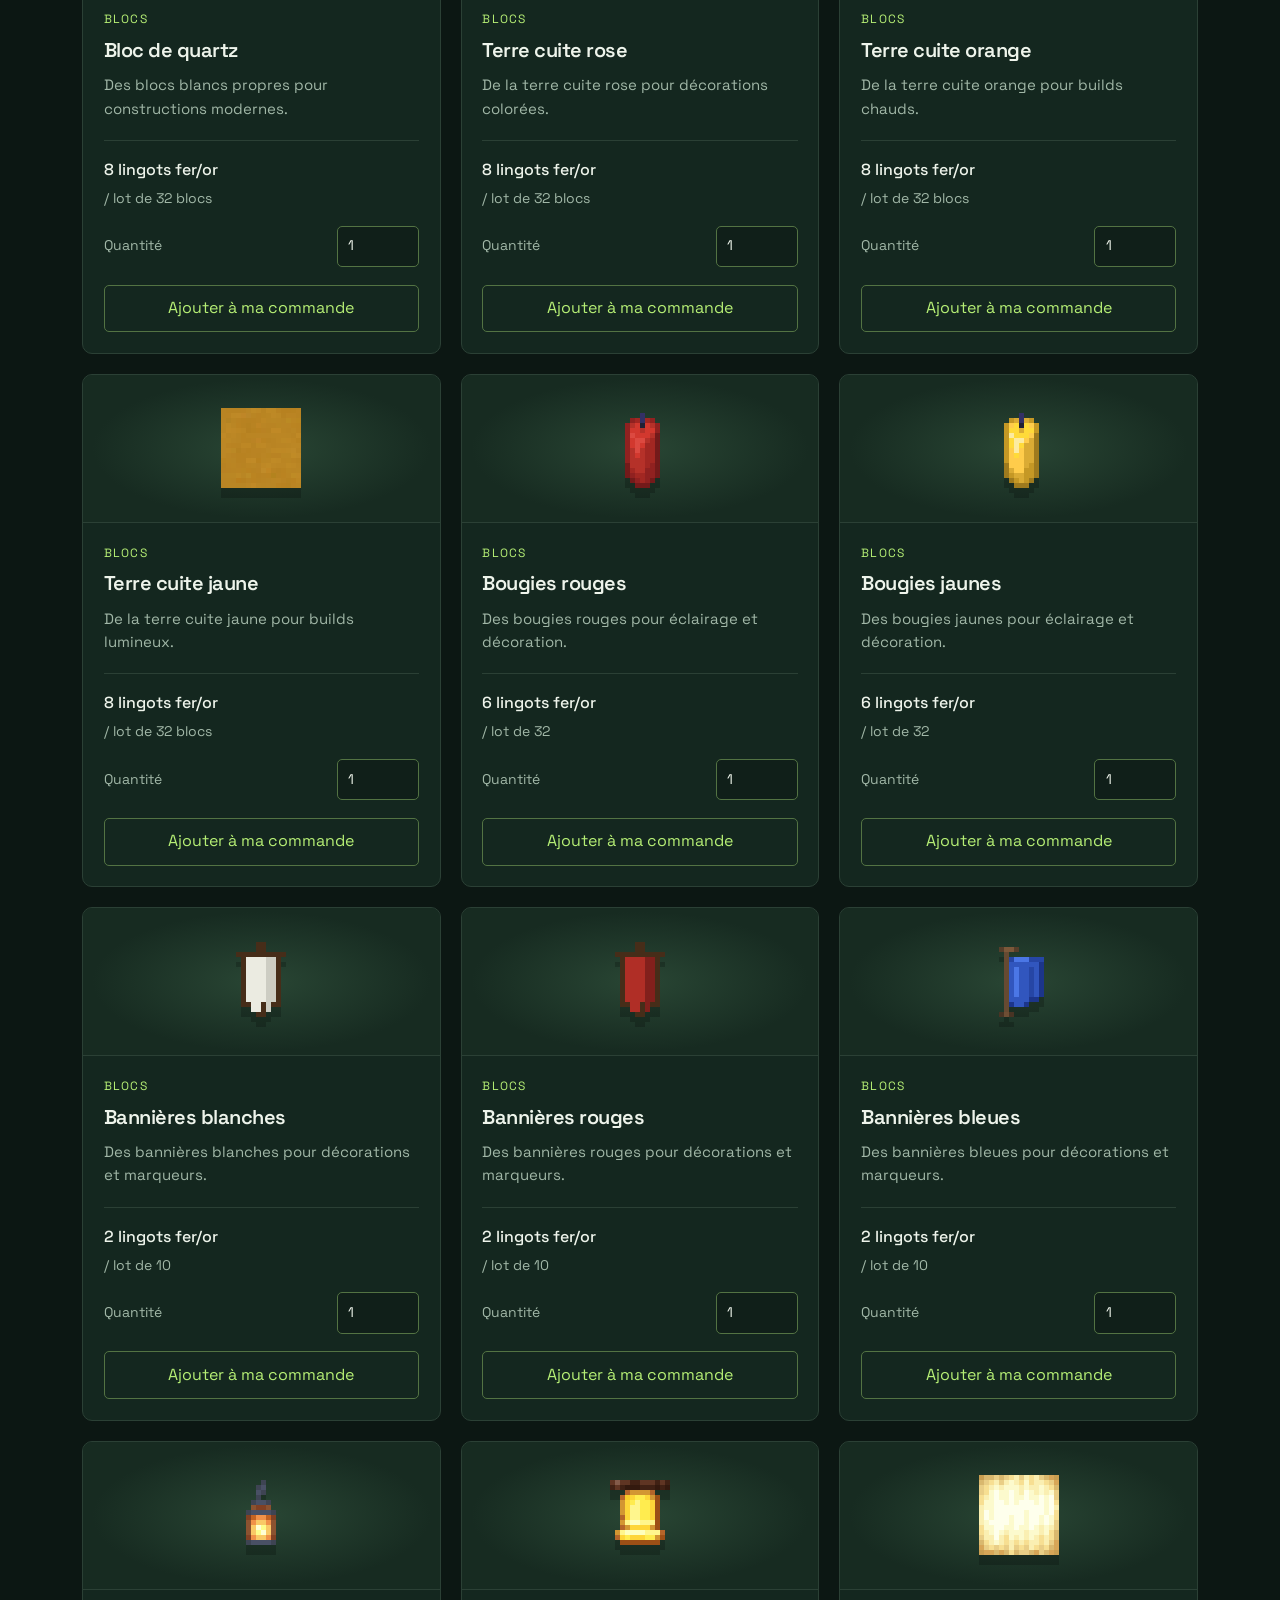
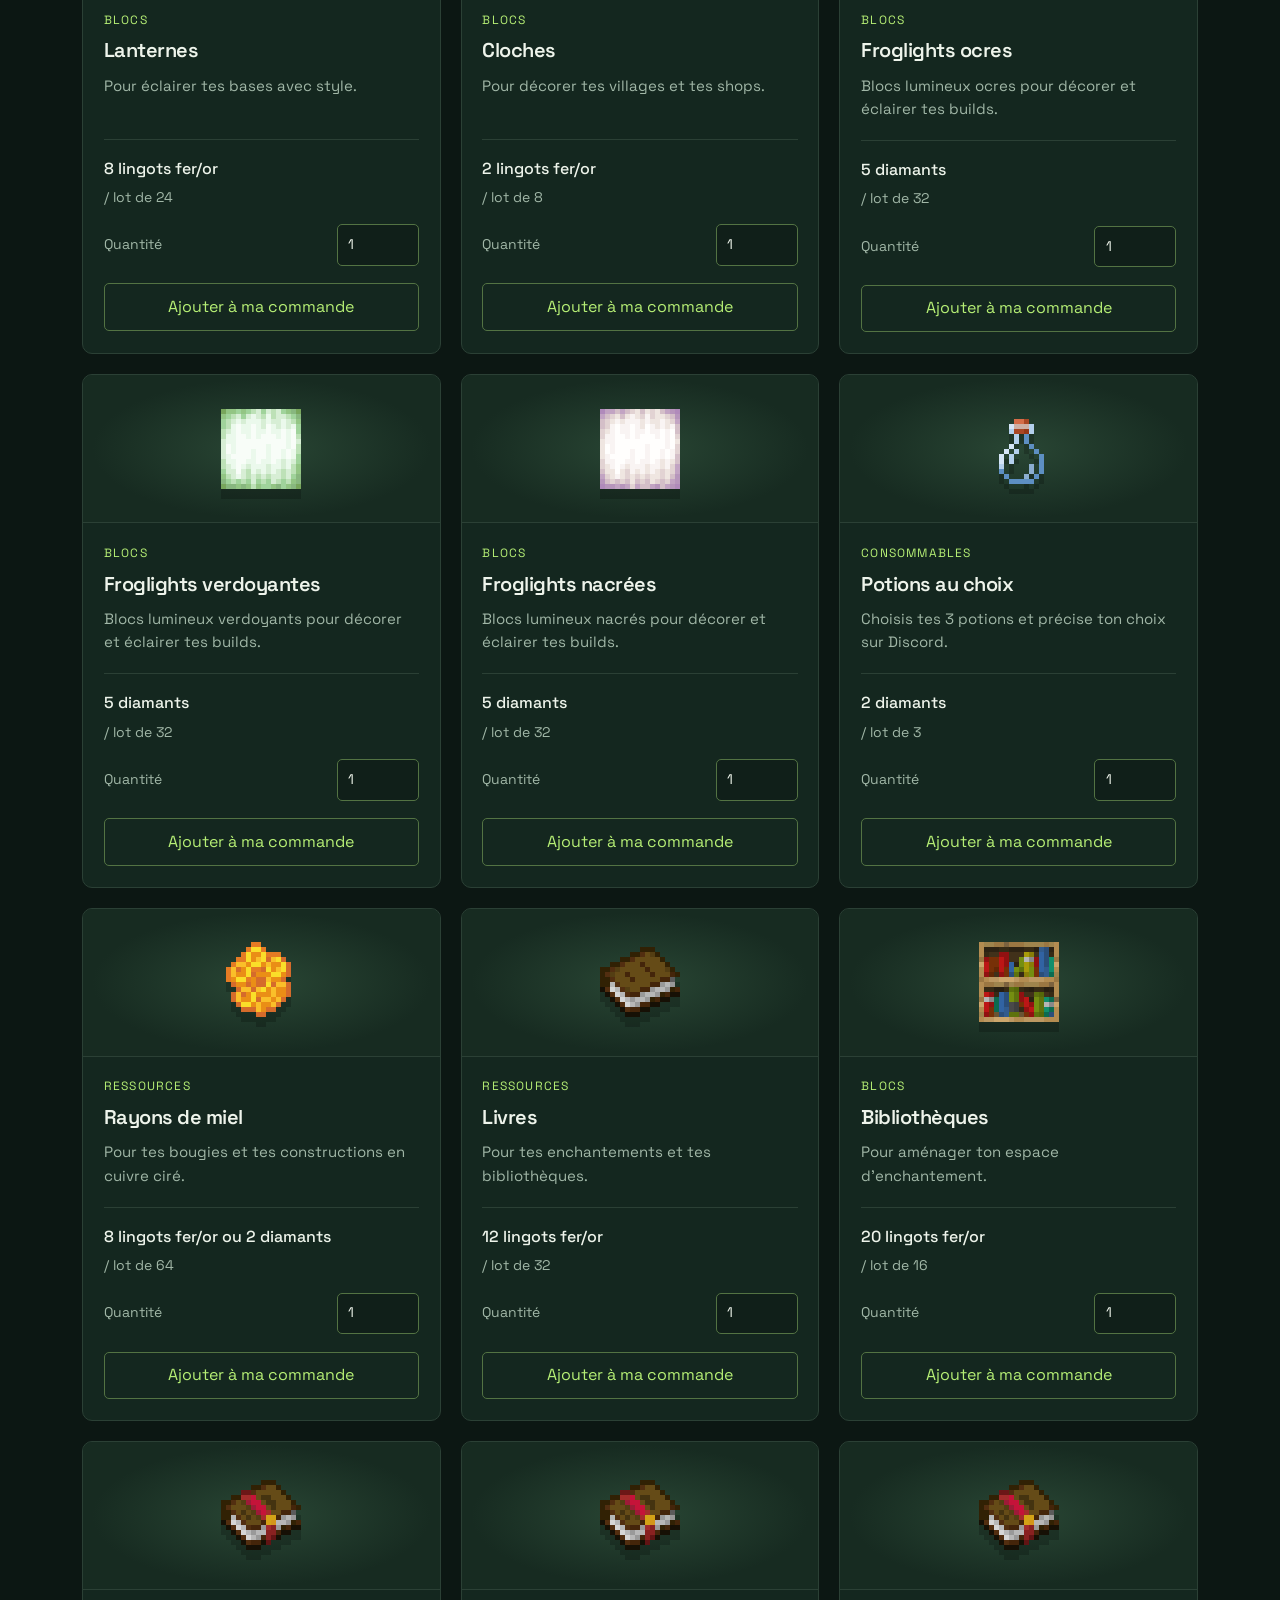
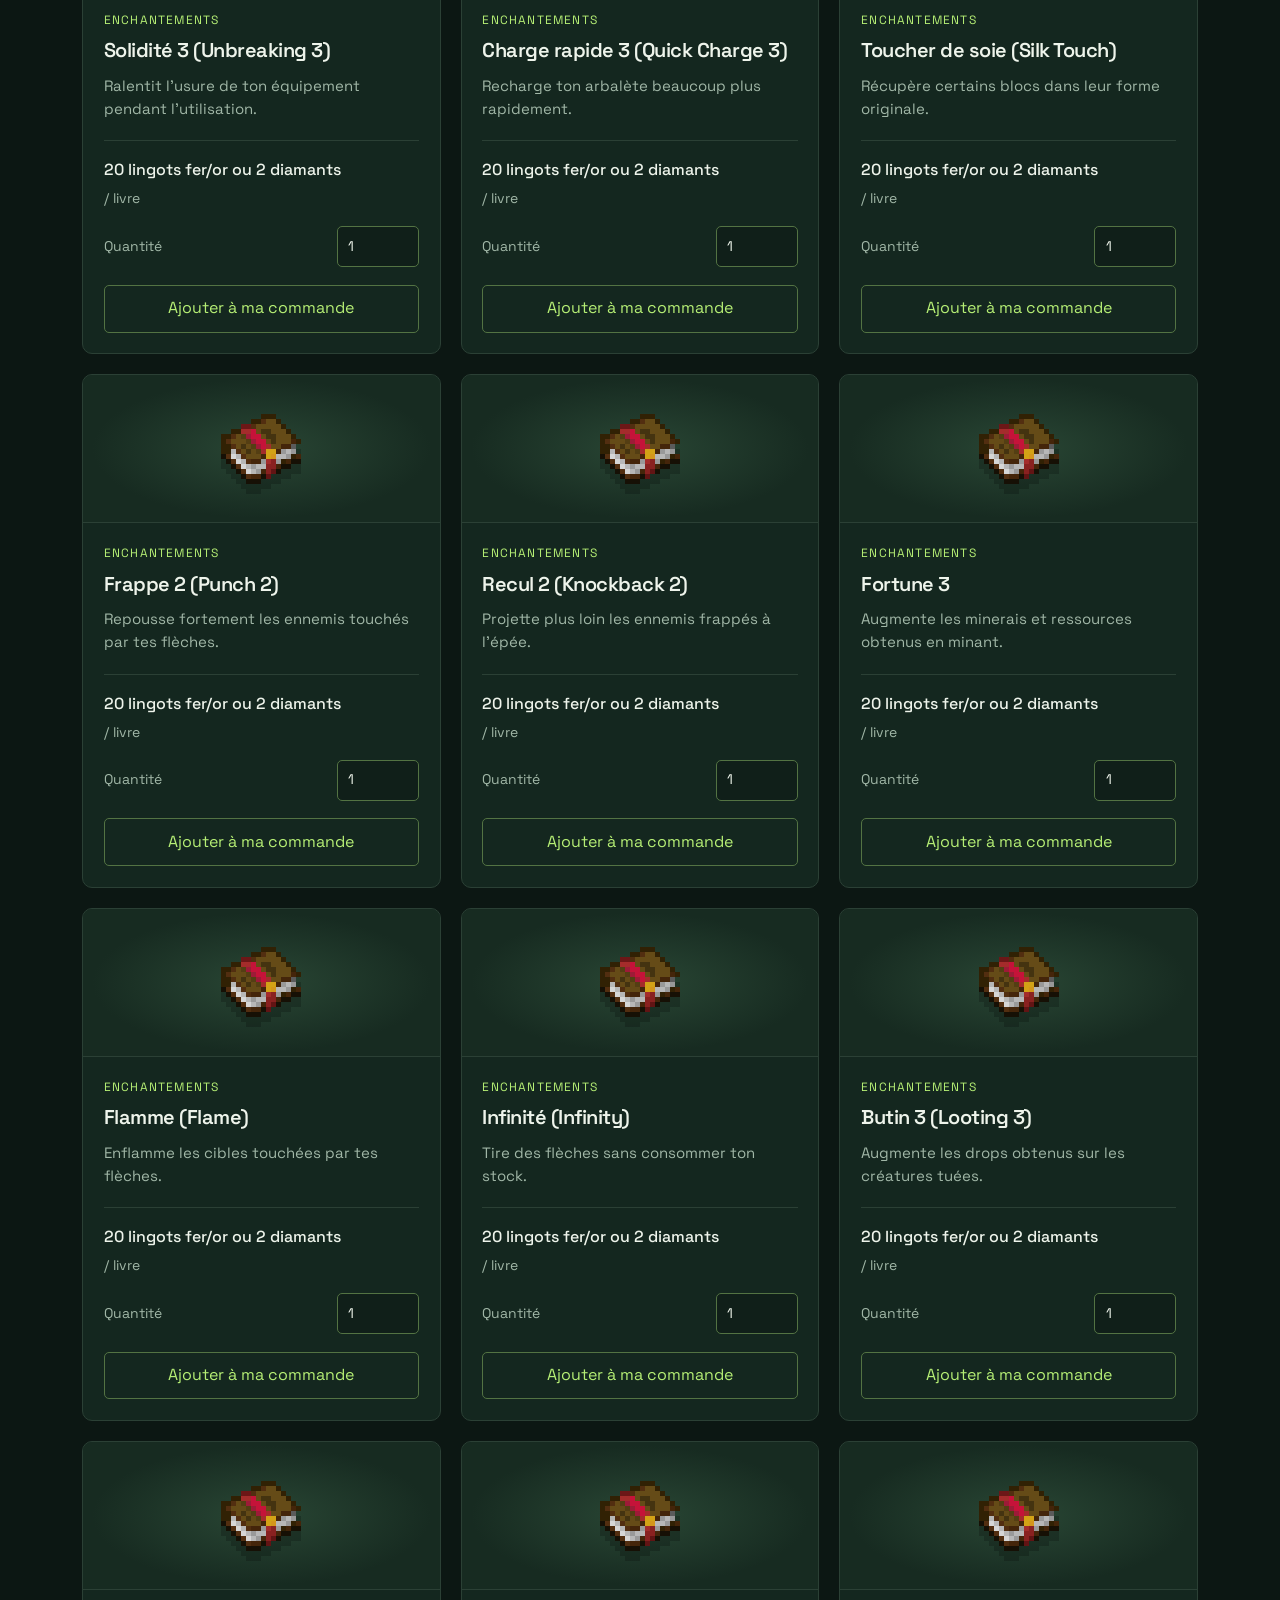
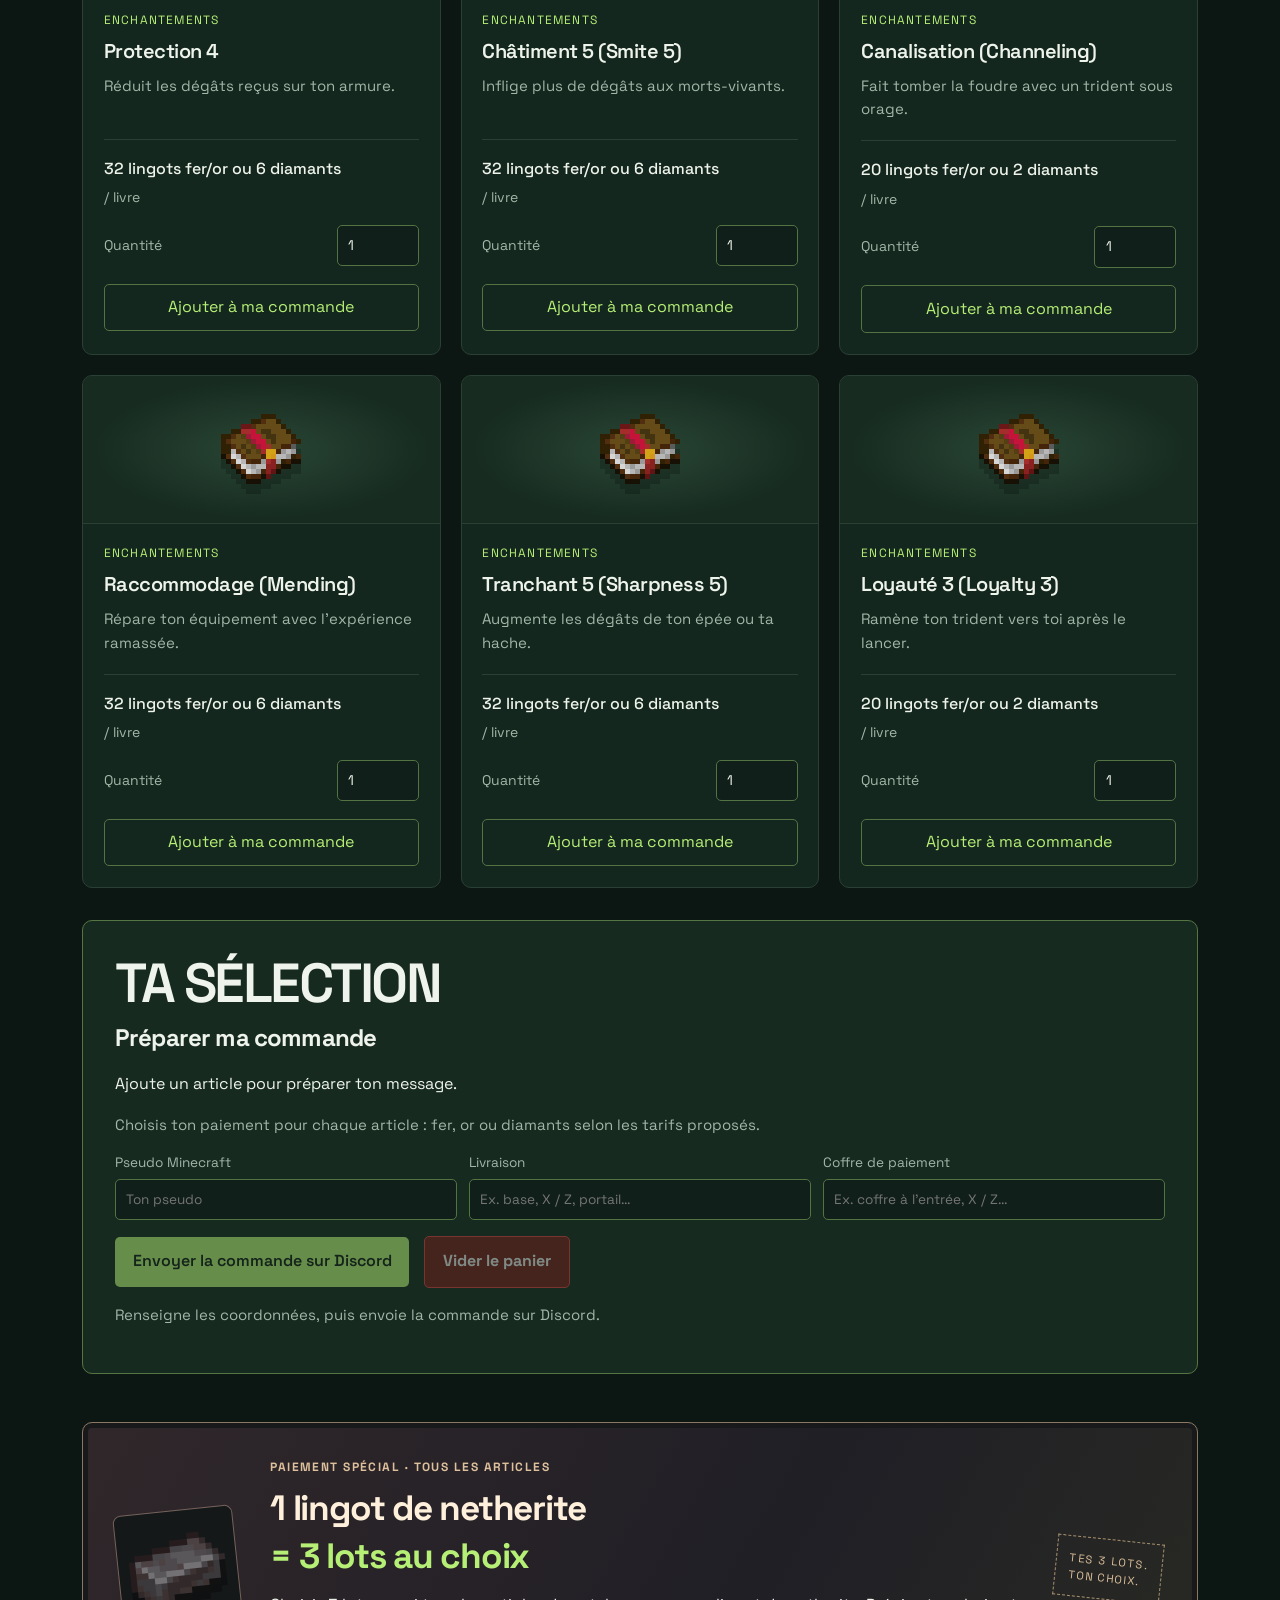
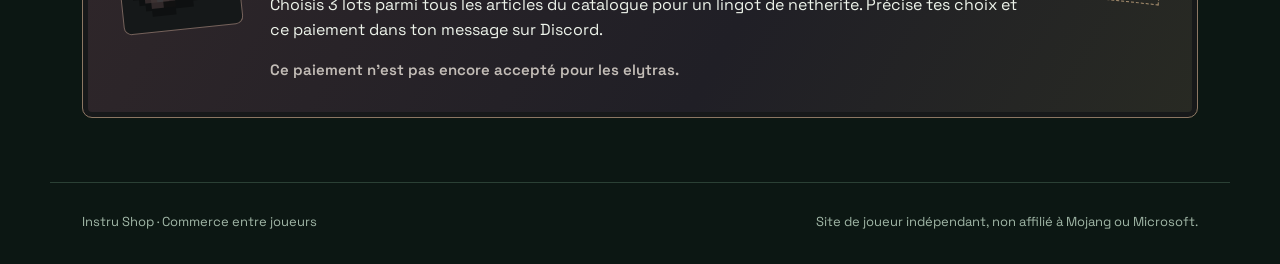
==== commit b9f38632: "btn vider" ====
--- a/index.html
+++ b/index.html
@@ -7,12 +7,12 @@
   <meta name="description" content="Bienvenue à tous chez l’Instru Shop ! Le plus grand magasin de tout Peurle SMP.">
   <title>Instru Shop — Peurle SMP</title>
   <link rel="icon" href="[data-uri]" type="image/png">
-  <link rel="stylesheet" href="./style.css?v=15">
+  <link rel="stylesheet" href="./style.css?v=18">
   <script src="./config.js?v=2" defer></script>
   <script src="./images.js?v=20" defer></script><script src="./catalogue.js?v=40" defer></script>
   <script src="./pricing.js?v=3" defer></script>
-  <script src="./app.js?v=23" defer></script>
-  <!-- pages-refresh: 2026-09-26 10:41:25 -->
+  <script src="./app.js?v=26" defer></script>
+  <!-- pages-refresh: 2026-09-26 10:47:03 -->
 </head>
 <body>
   <a class="skip-link" href="#catalogue">Aller au catalogue</a>
@@ -65,6 +65,7 @@
         <label>Coffre de paiement<input id="payment-chest" autocomplete="off" placeholder="Ex. coffre à l’entrée, X / Z..."></label>
       </div>
       <button type="button" class="primary-button" id="send-order" hidden disabled>Envoyer la commande sur Discord</button>
+      <button type="button" class="danger-button" id="clear-cart" disabled>Vider le panier</button>
       <p class="order-help" id="order-help"></p>
       <p role="status" aria-live="polite" id="copy-status"></p>
       <textarea id="order-fallback" aria-label="Message de commande à copier manuellement" readonly hidden></textarea>
@@ -97,3 +98,7 @@
 
 
 
+
+
+
+
--- a/style.css
+++ b/style.css
@@ -28,3 +28,7 @@
 
 
 
+
+.danger-button{margin-left:.7rem;background:#7f1d1d;color:#fff;border:1px solid #ef4444;border-radius:5px;padding:.8rem 1.1rem;font:inherit;font-weight:700}.danger-button:hover:not(:disabled){background:#991b1b}.danger-button:disabled{opacity:.45}
+@media(max-width:520px){.danger-button{width:100%;margin:.7rem 0 0}}
+
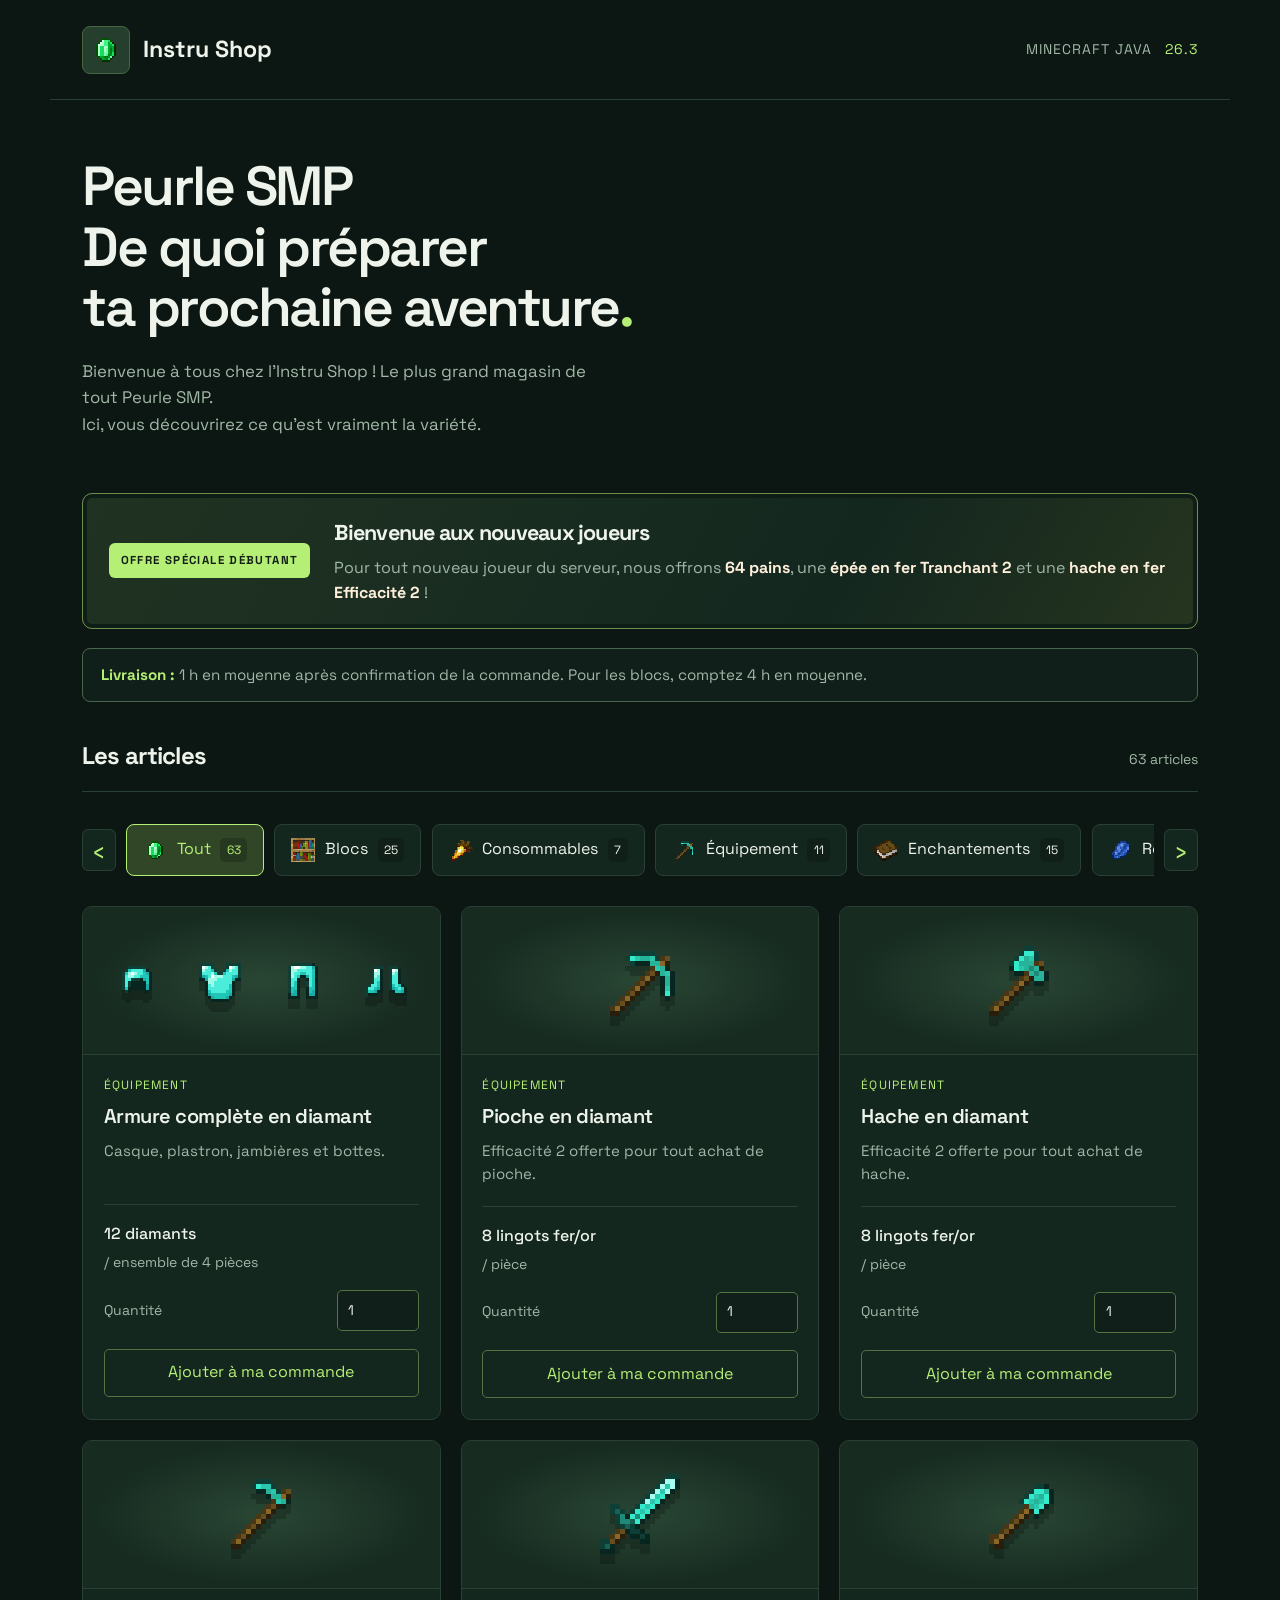
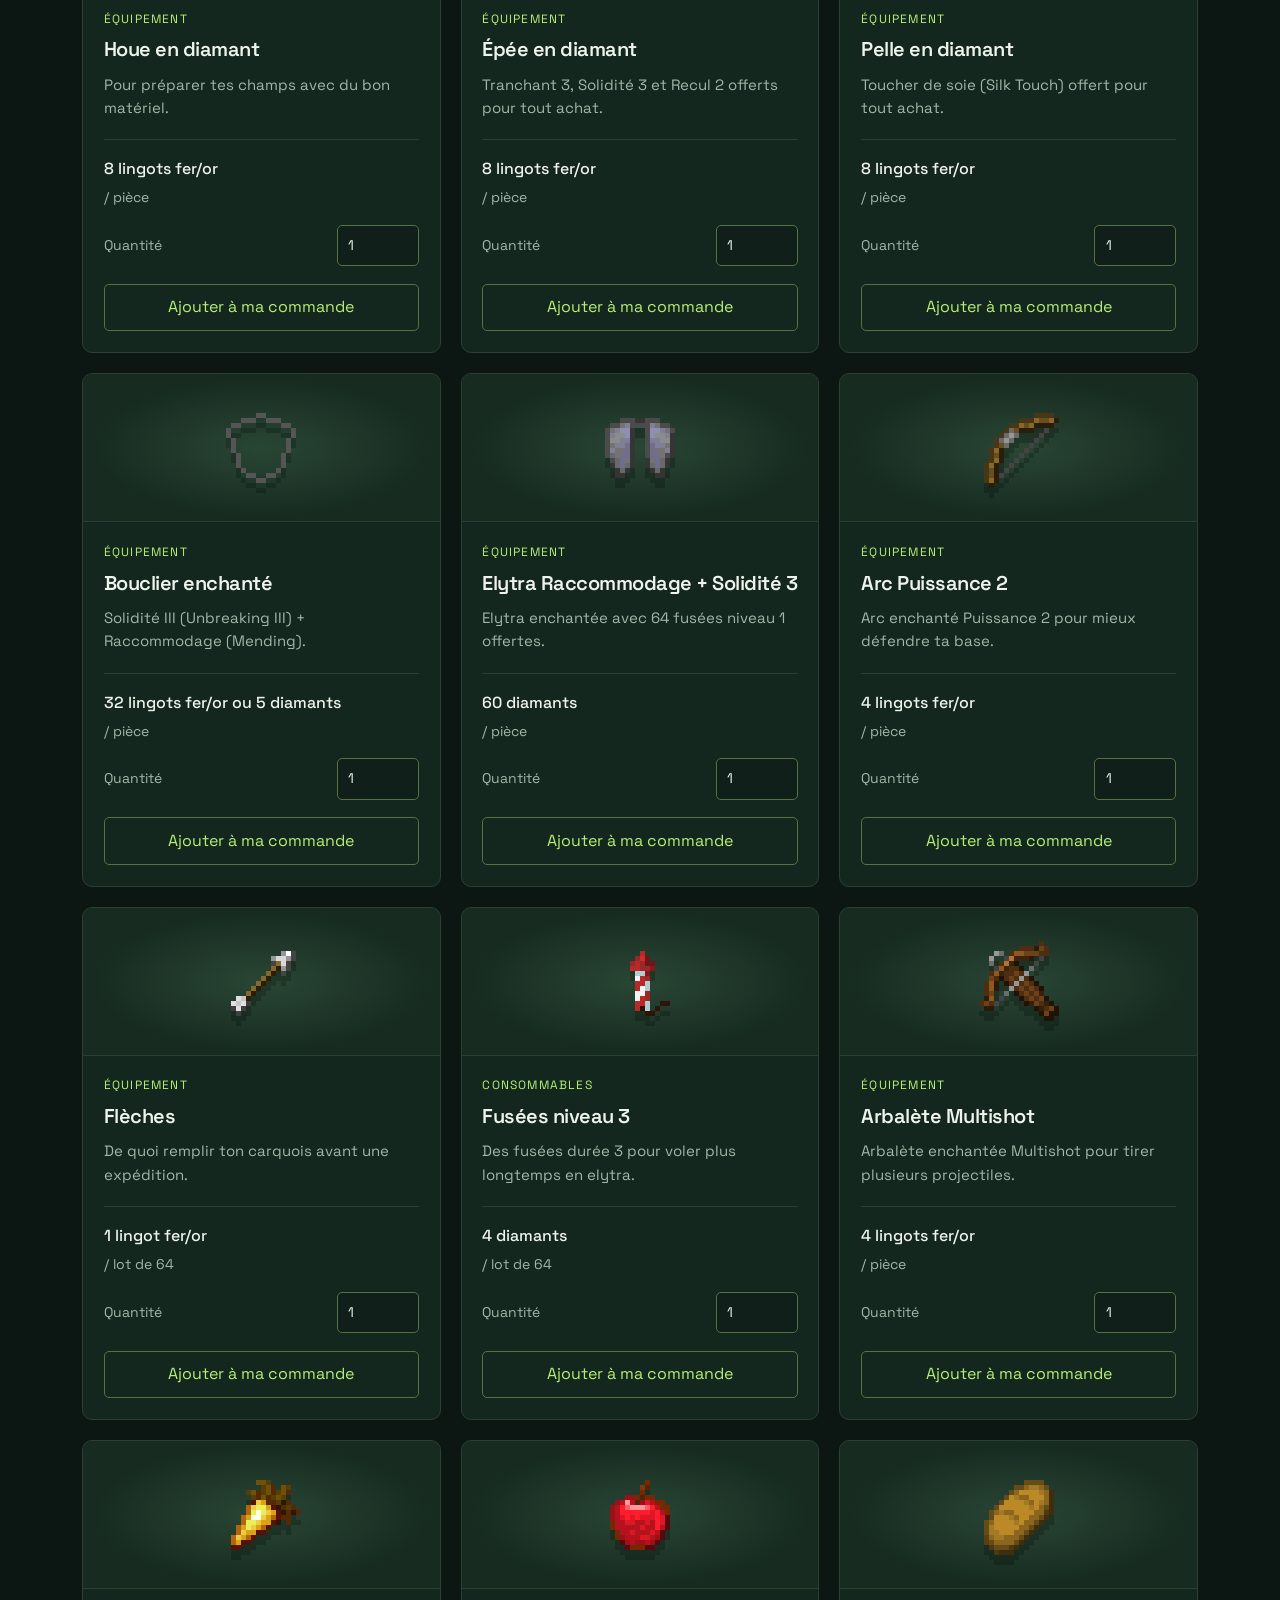
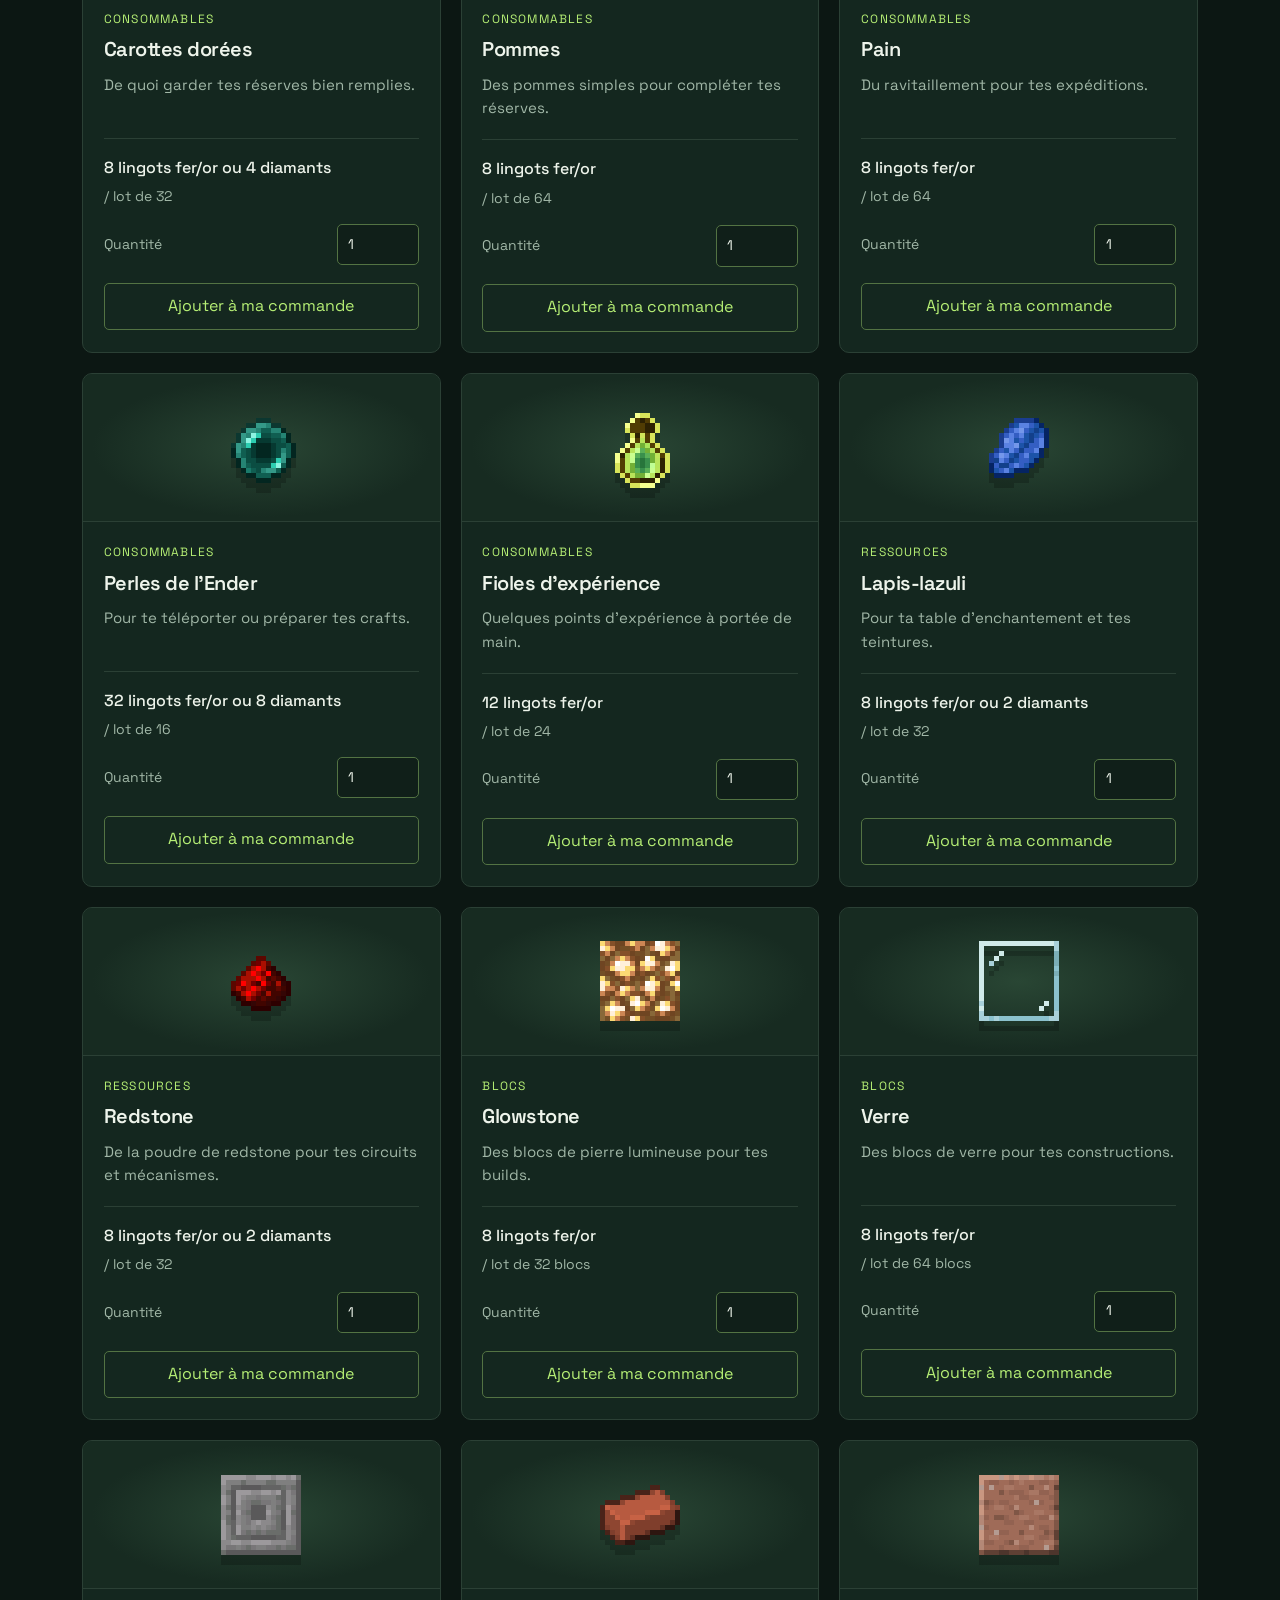
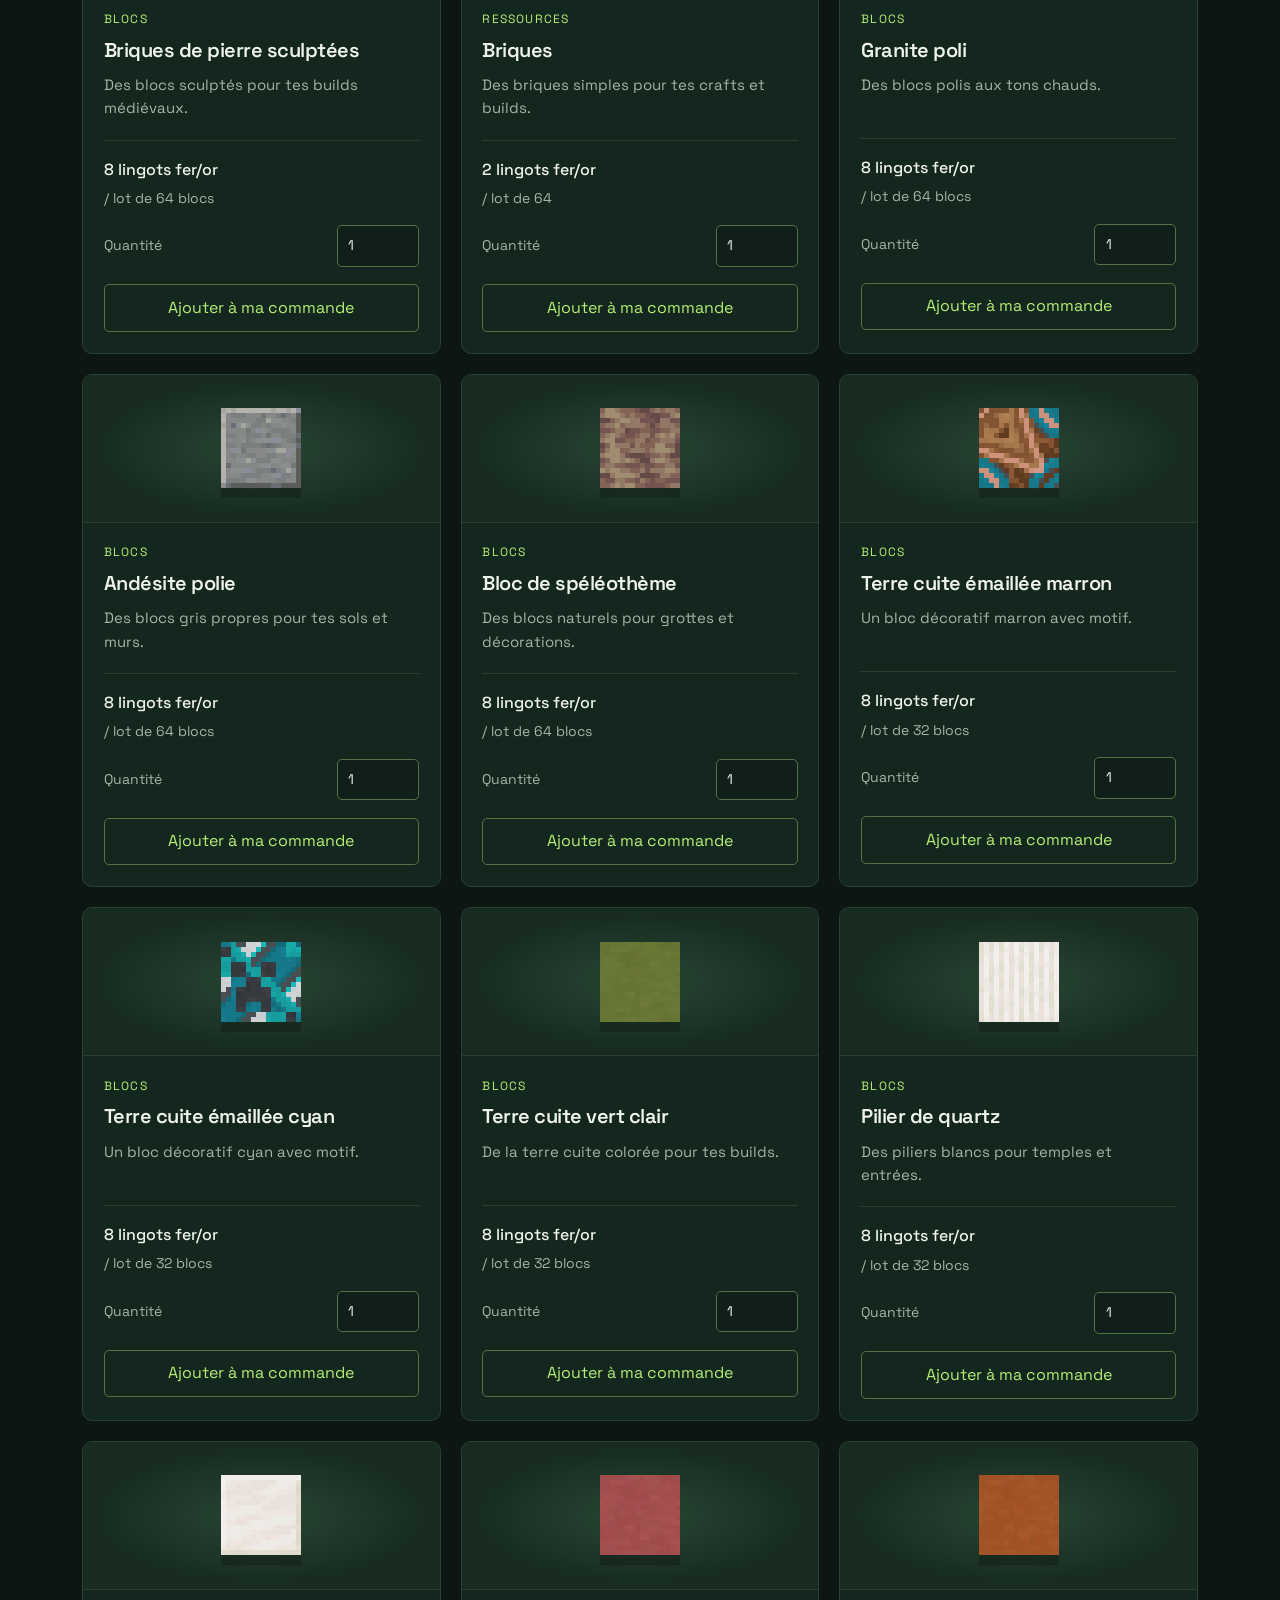
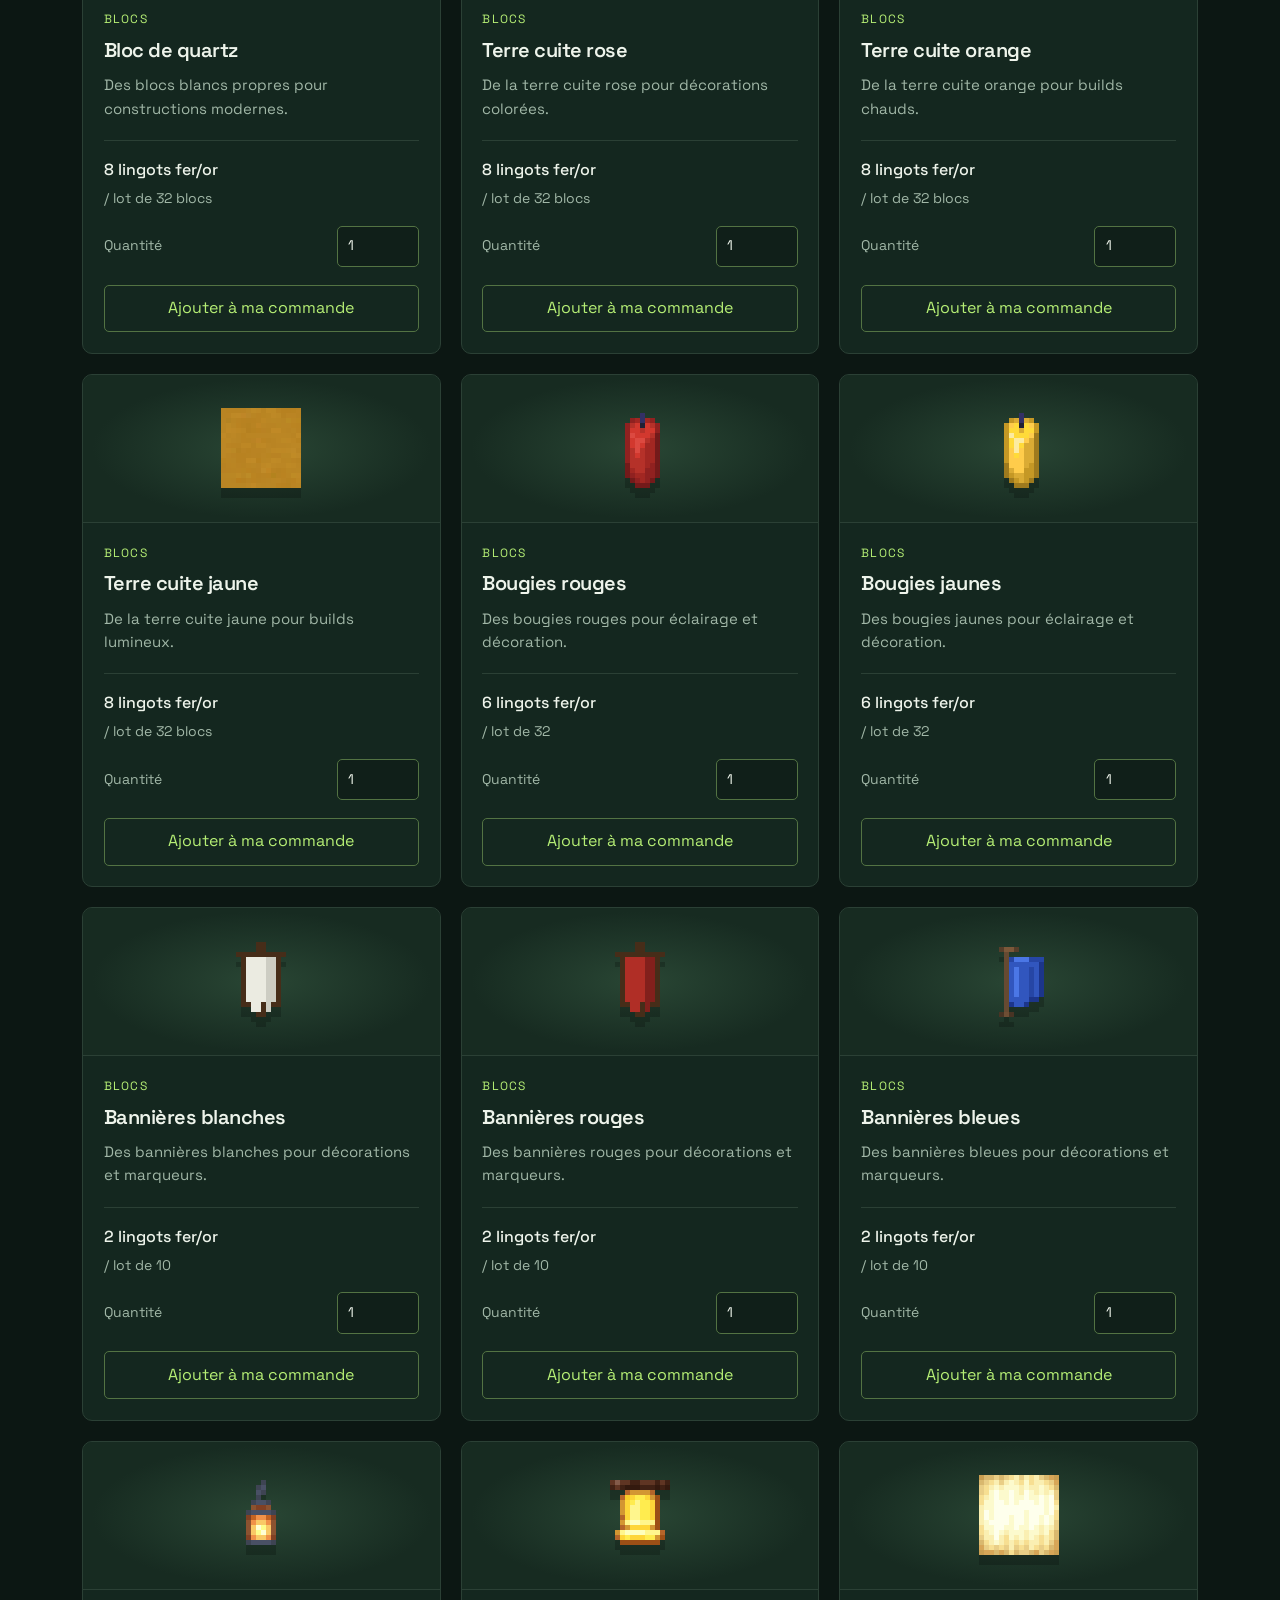
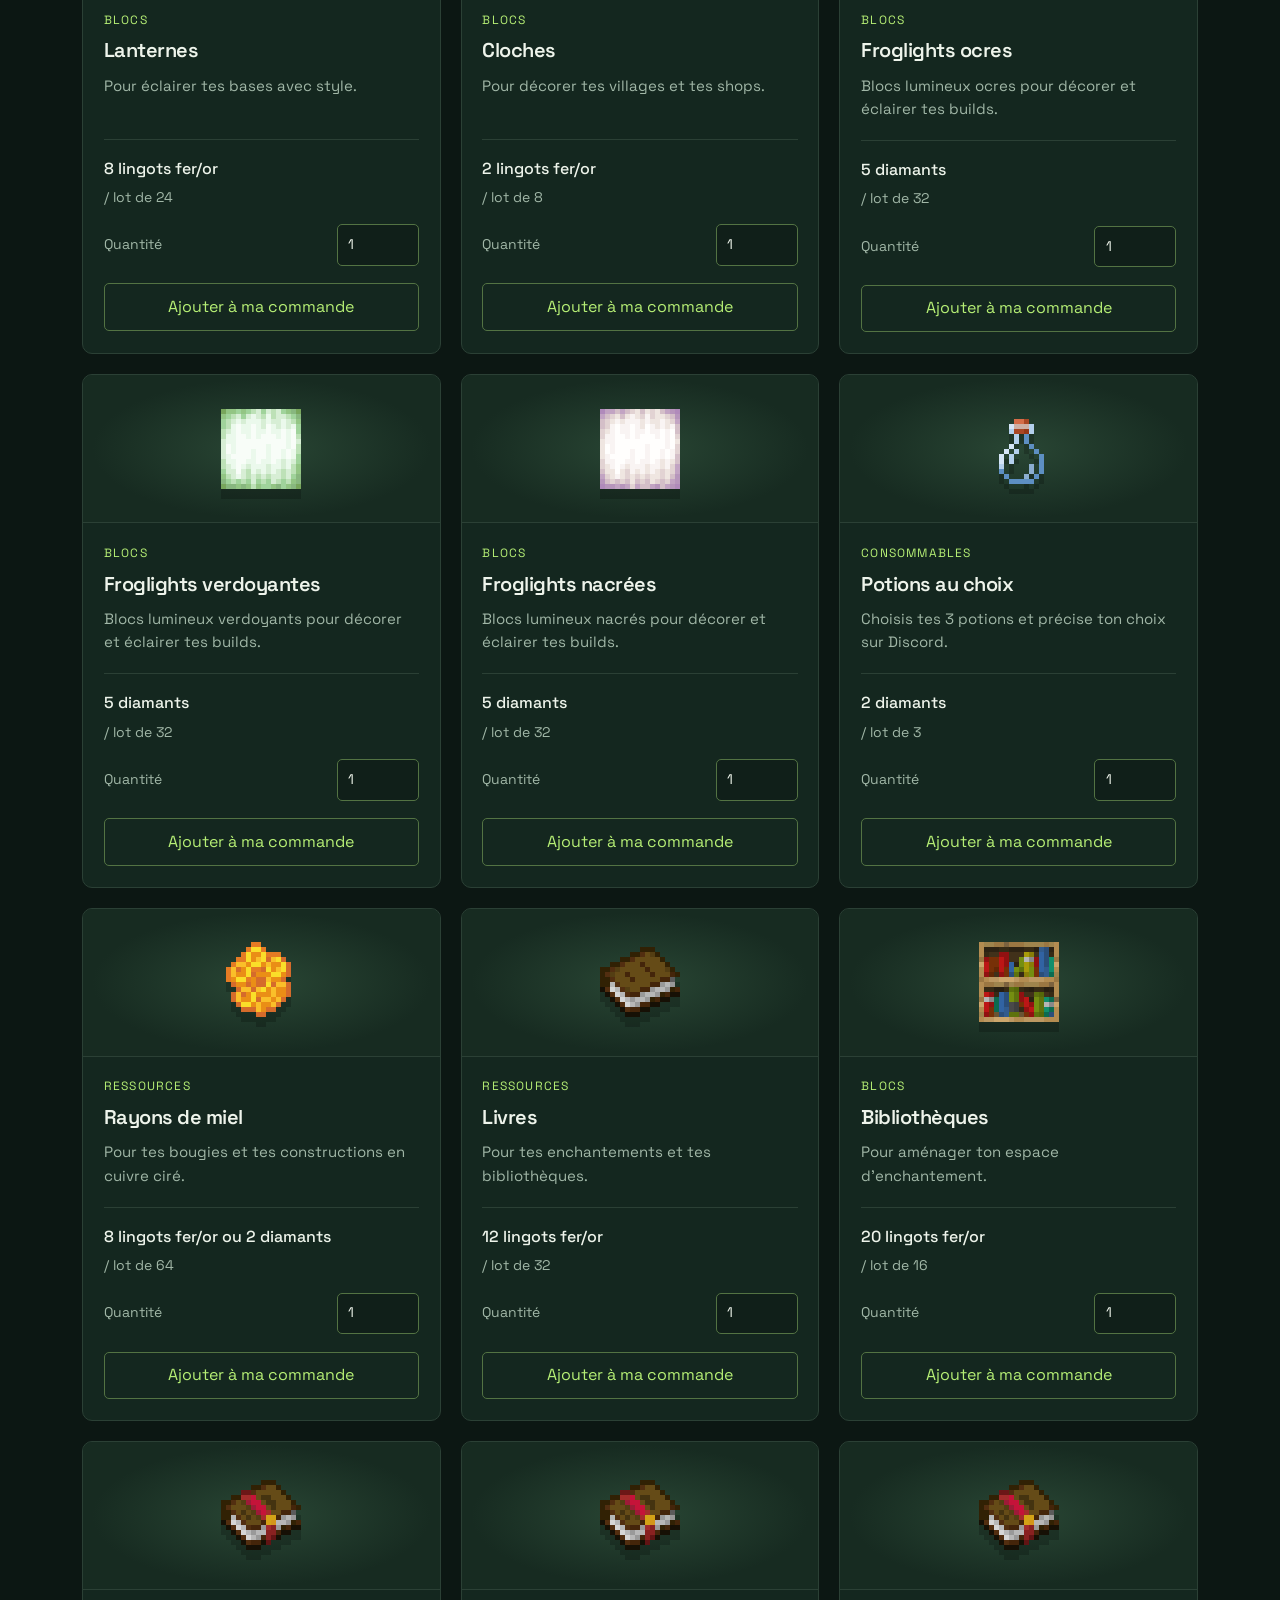
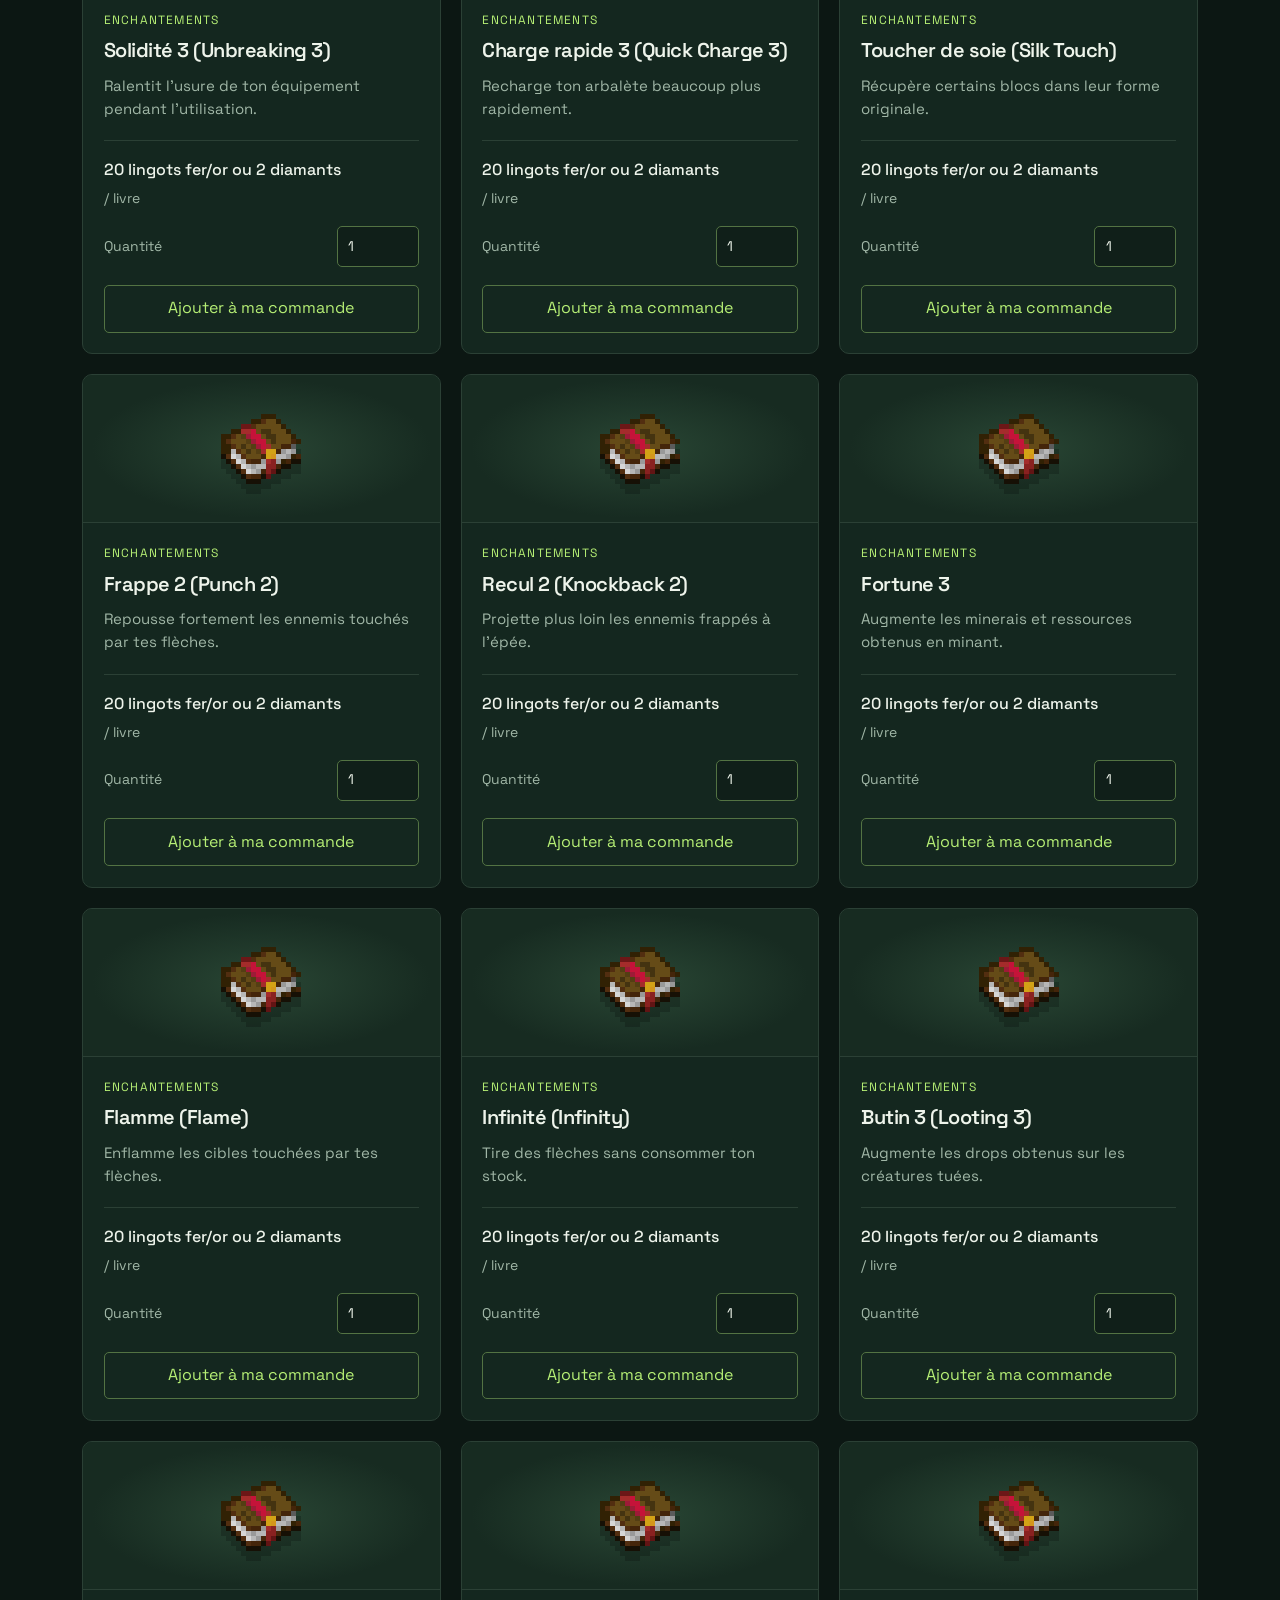
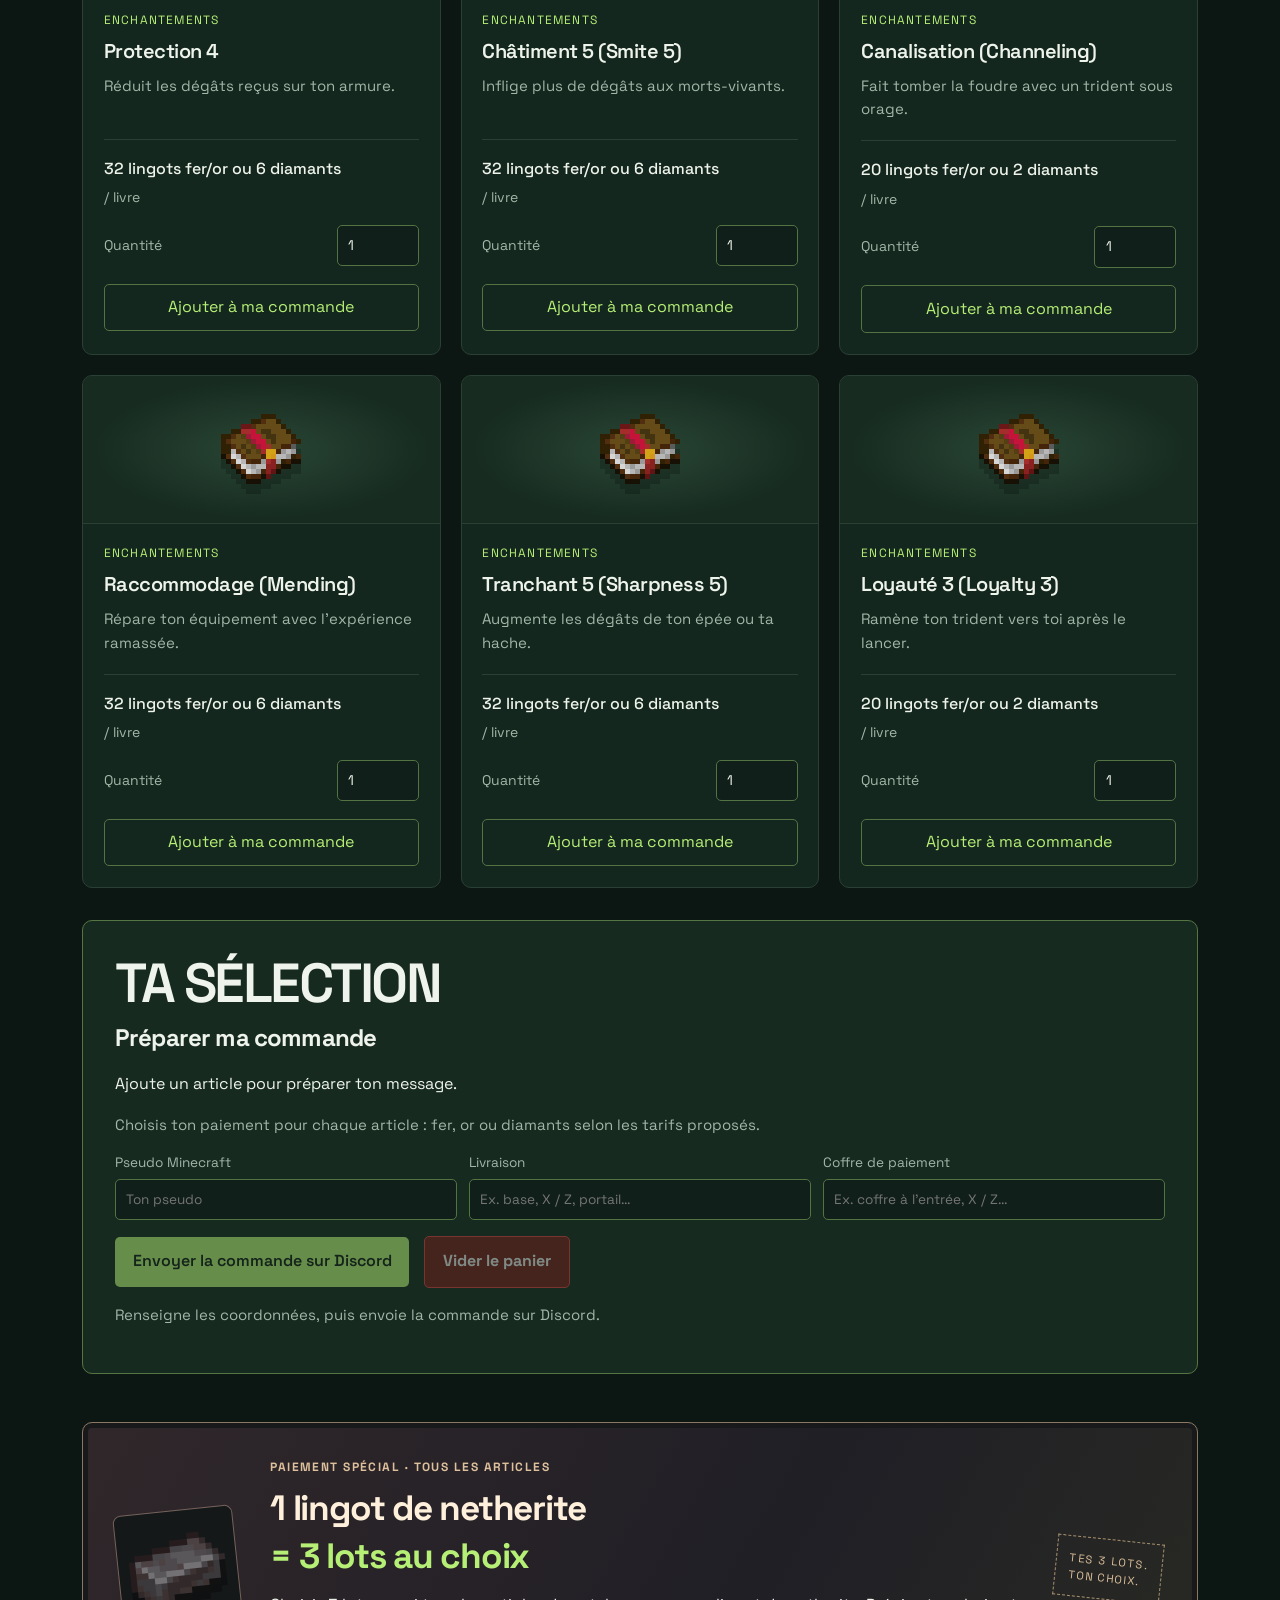
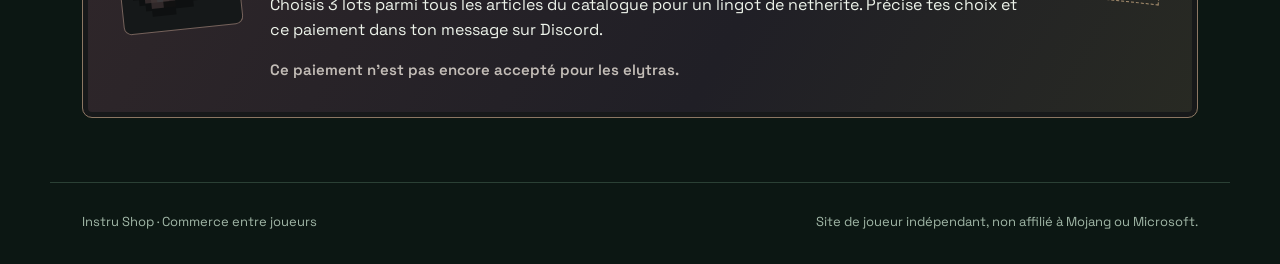
==== commit ae09b41f: "prix fusees" ====
--- a/index.html
+++ b/index.html
@@ -9,10 +9,10 @@
   <link rel="icon" href="[data-uri]" type="image/png">
   <link rel="stylesheet" href="./style.css?v=18">
   <script src="./config.js?v=2" defer></script>
-  <script src="./images.js?v=20" defer></script><script src="./catalogue.js?v=40" defer></script>
+  <script src="./images.js?v=20" defer></script><script src="./catalogue.js?v=41" defer></script>
   <script src="./pricing.js?v=3" defer></script>
   <script src="./app.js?v=26" defer></script>
-  <!-- pages-refresh: 2026-09-26 10:47:03 -->
+  <!-- pages-refresh: 2026-09-26 12:54:29 -->
 </head>
 <body>
   <a class="skip-link" href="#catalogue">Aller au catalogue</a>
@@ -102,3 +102,4 @@
 
 
 
+
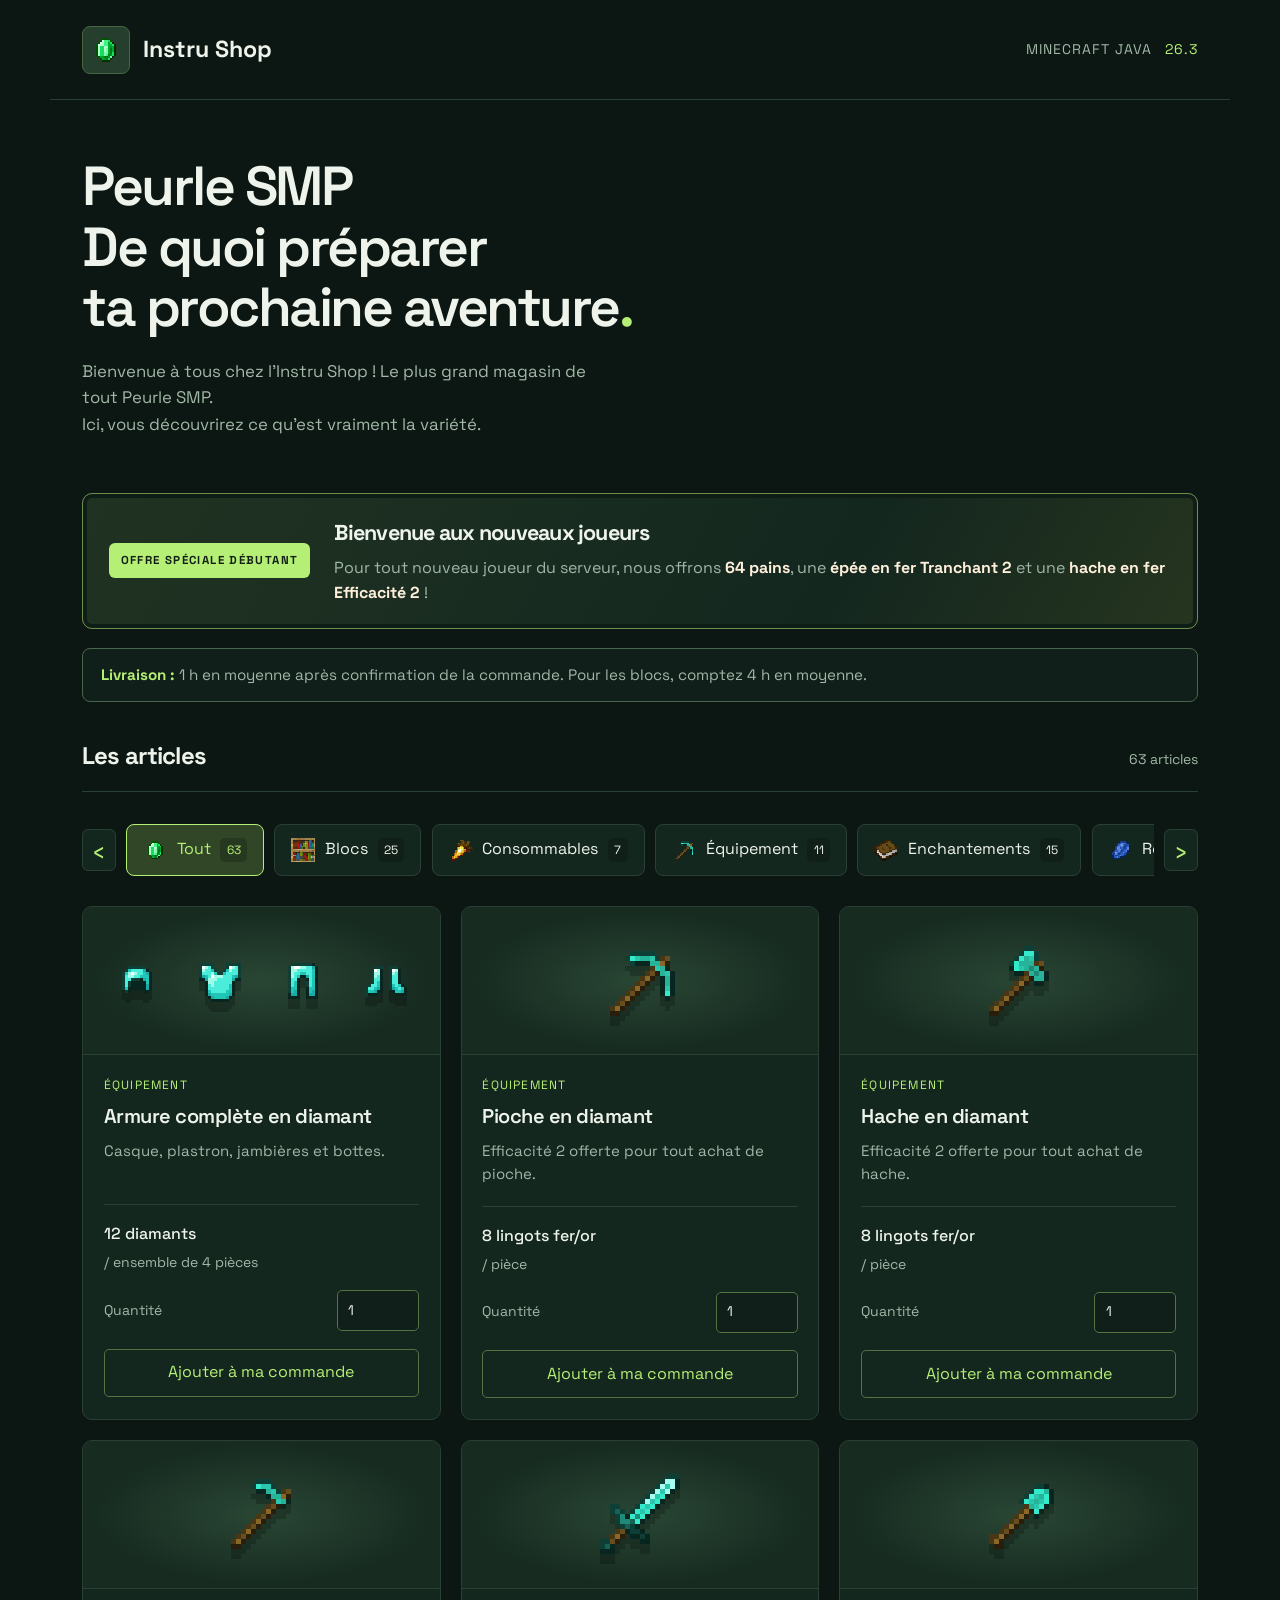
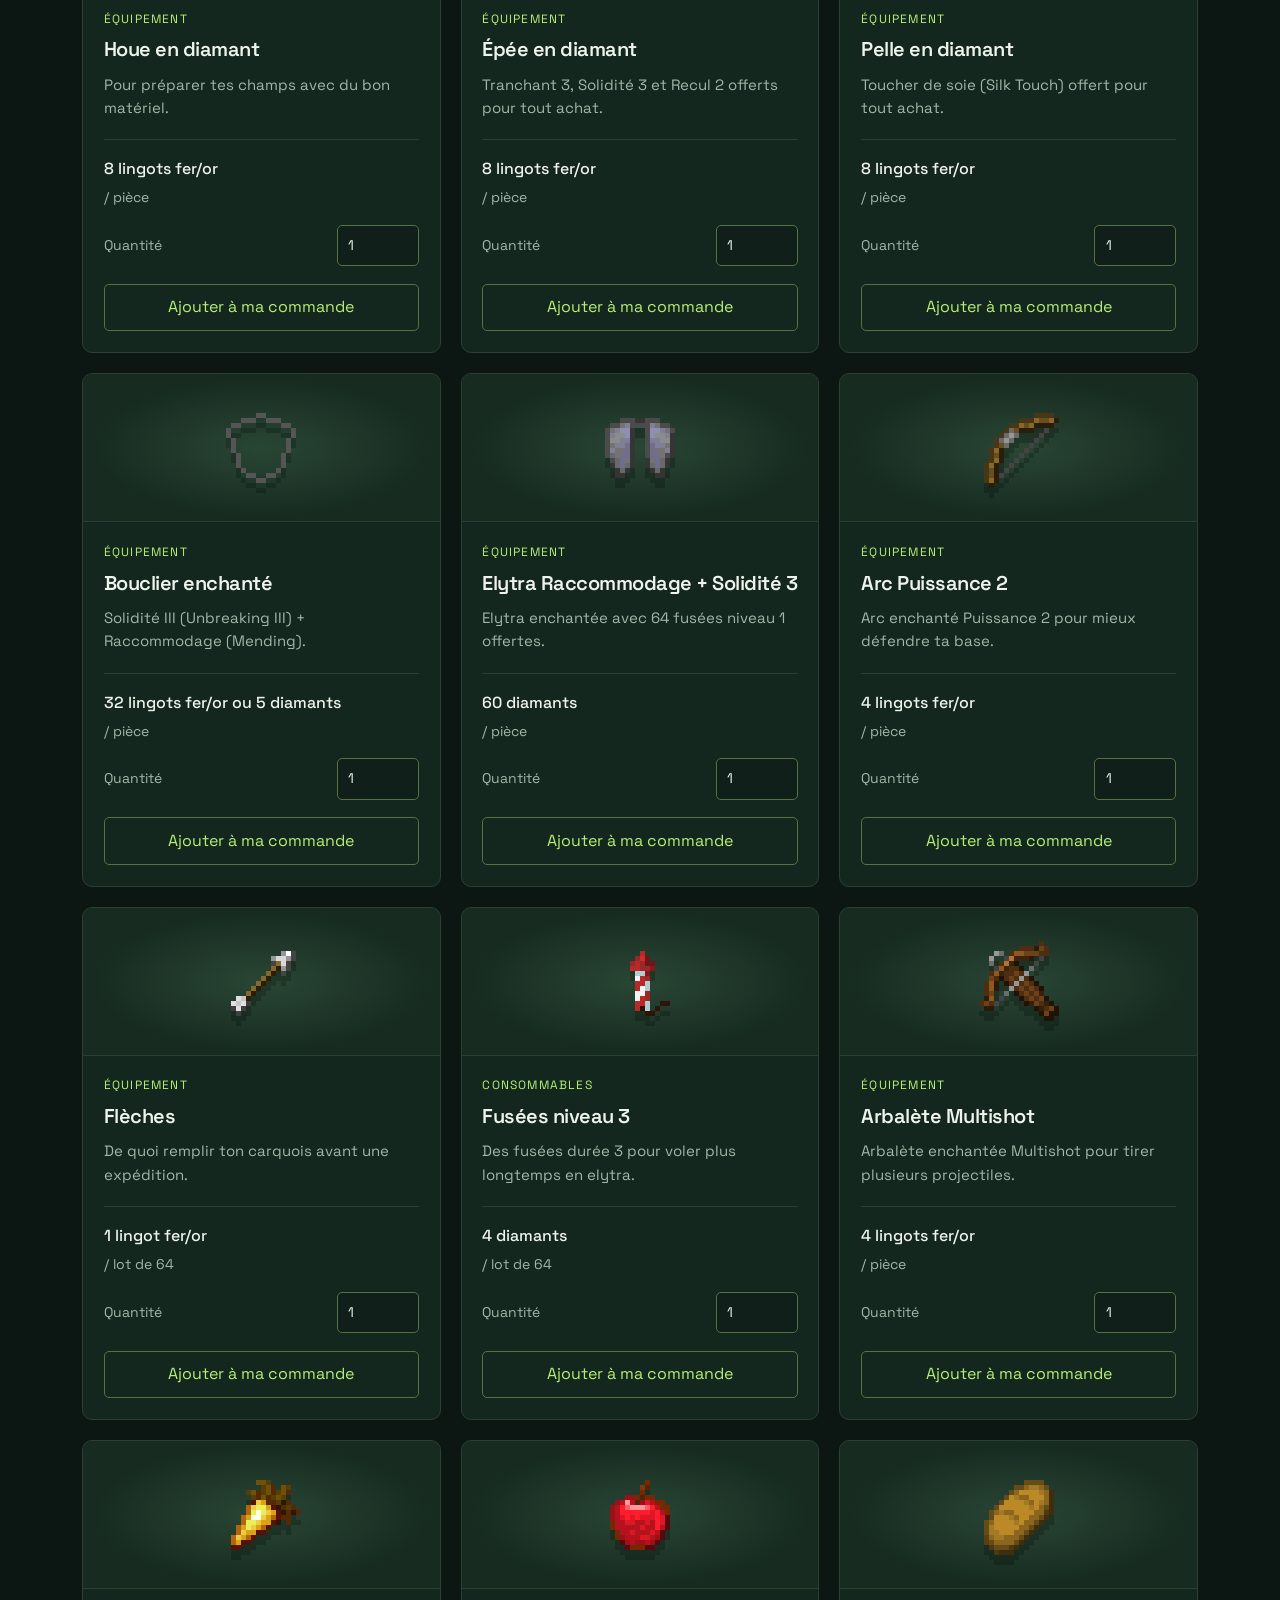
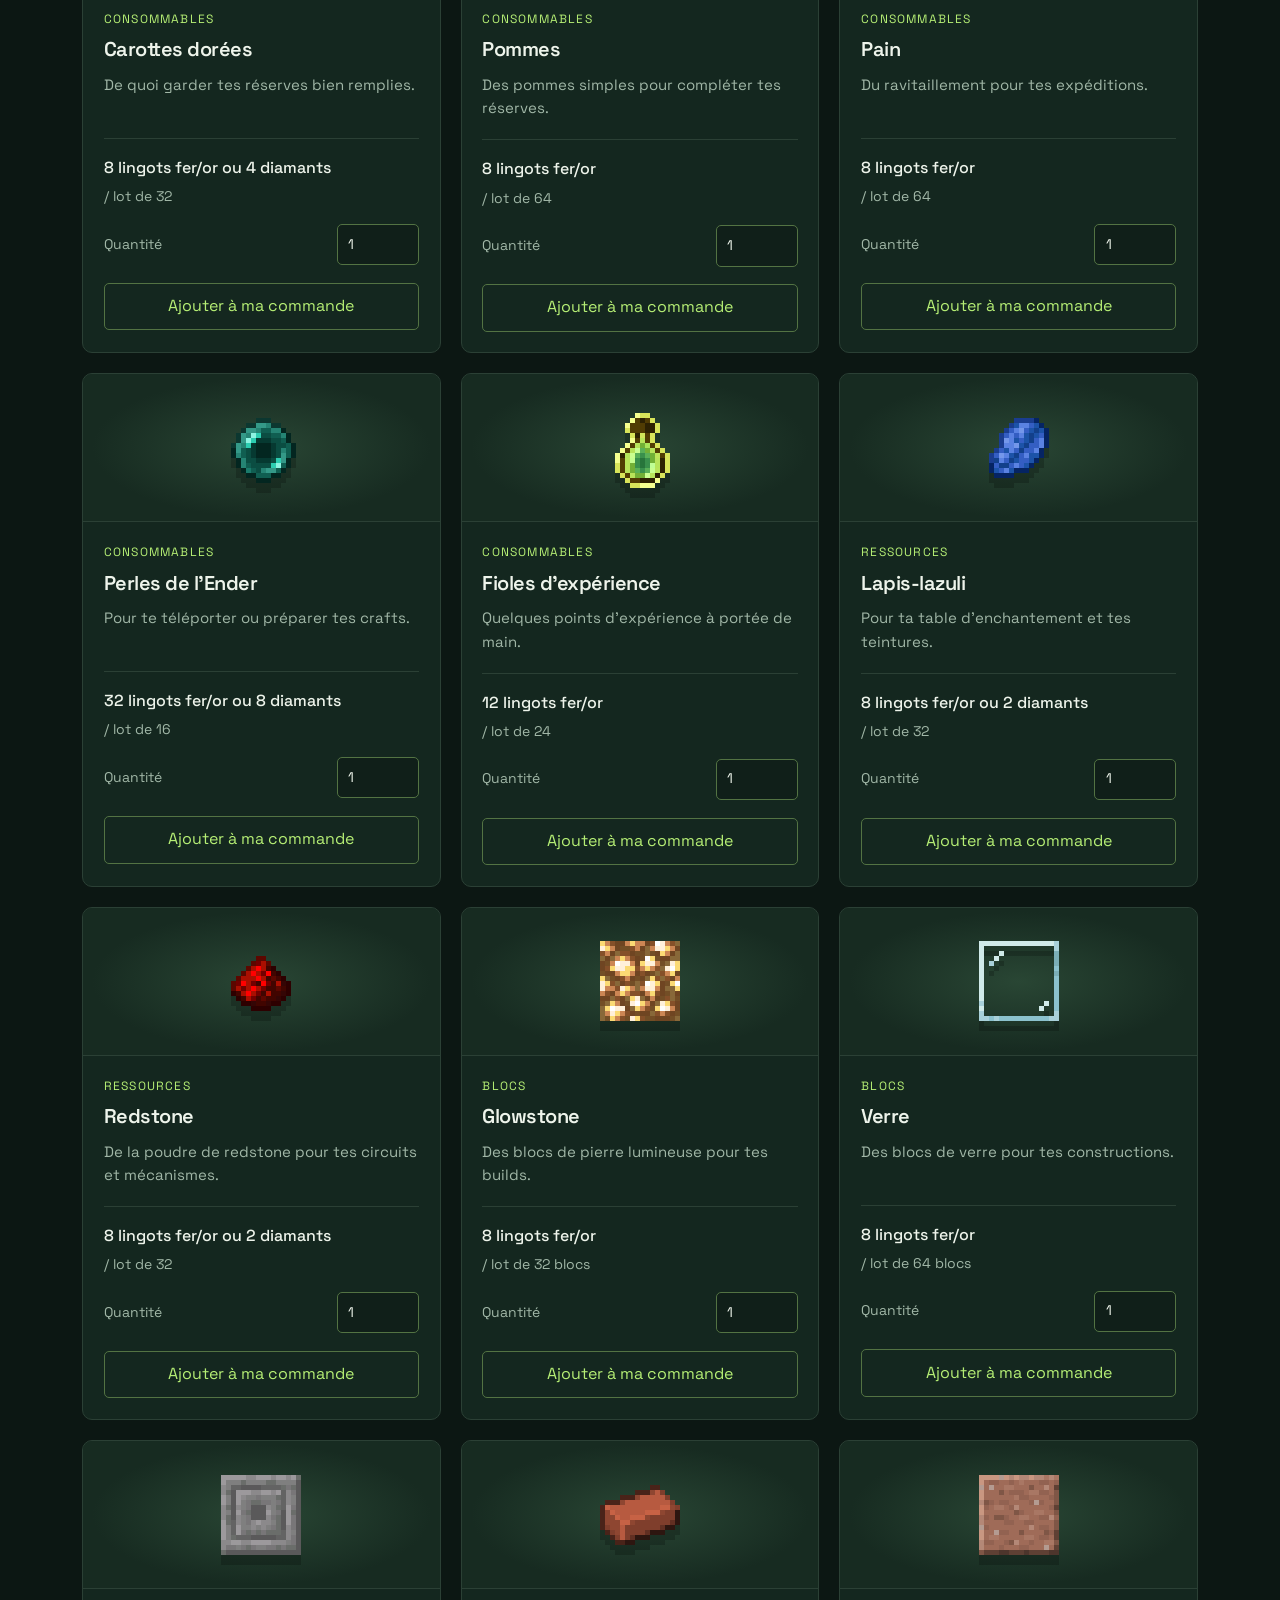
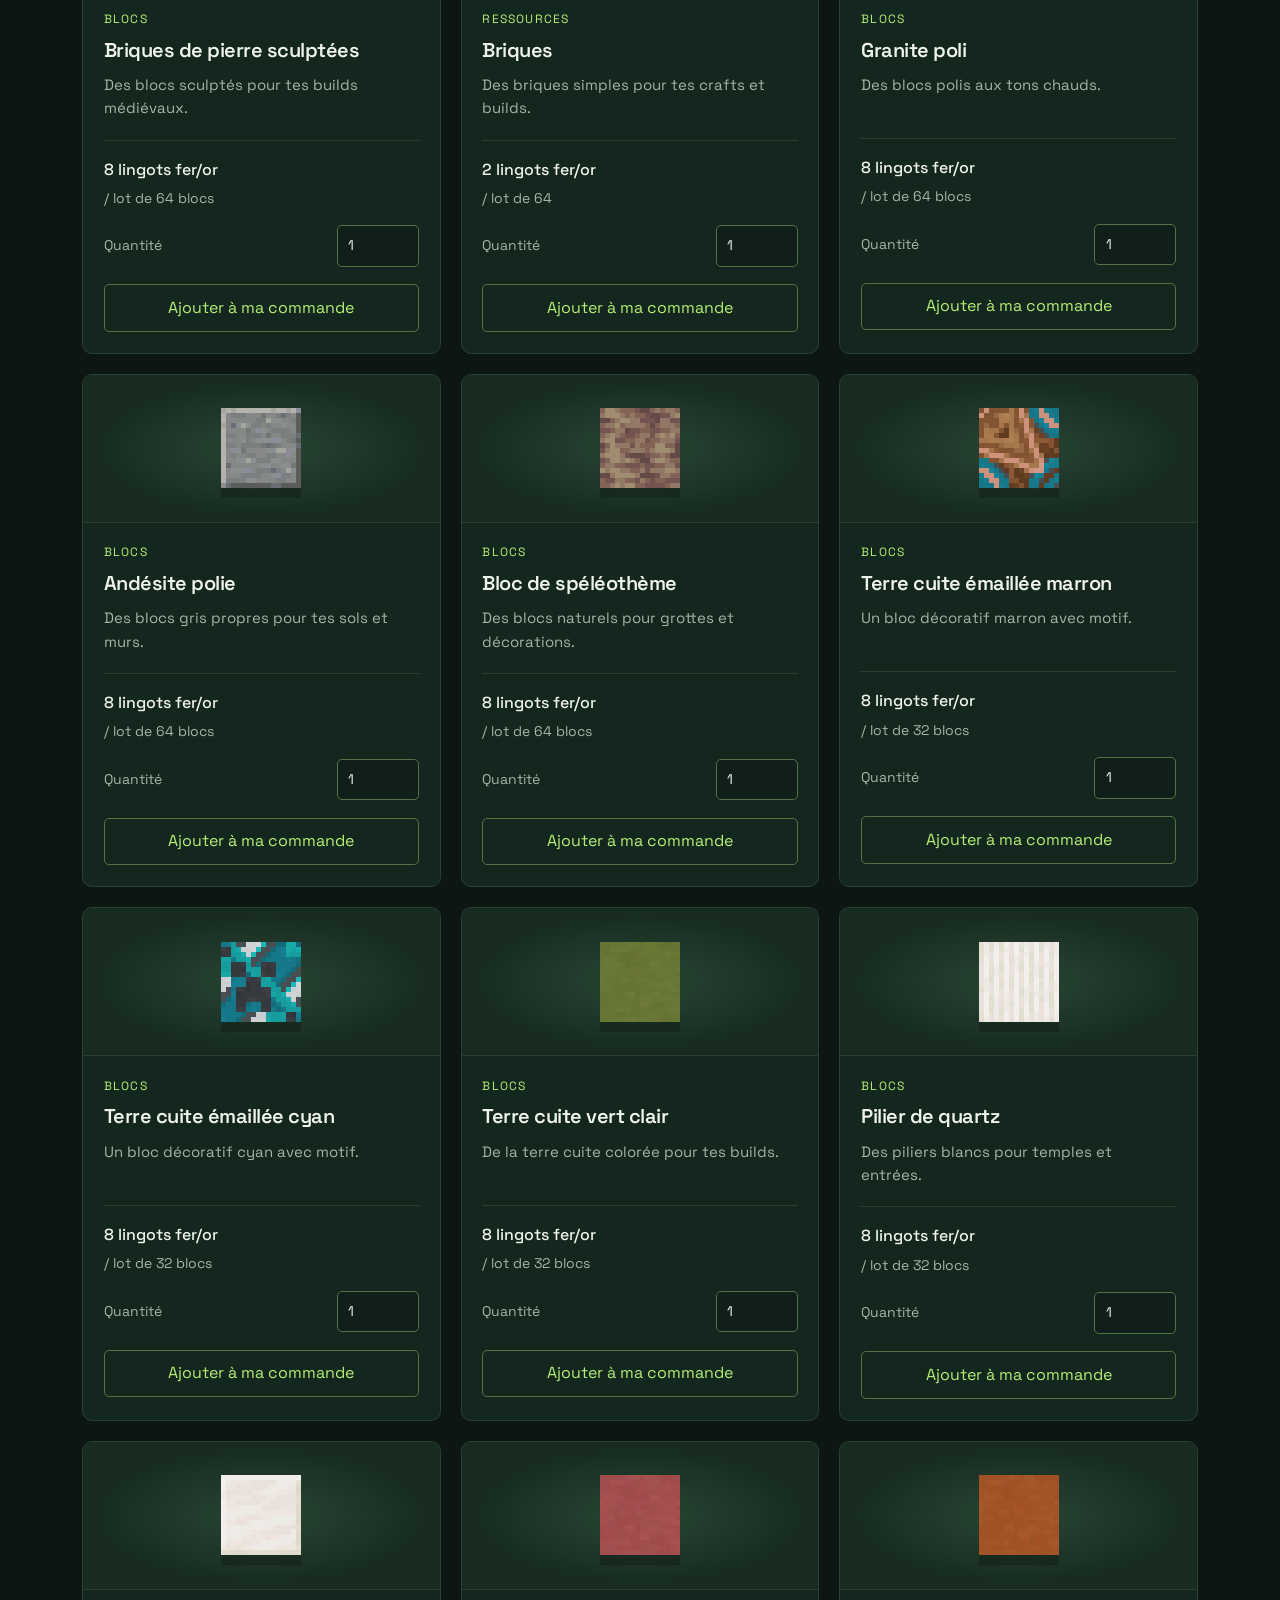
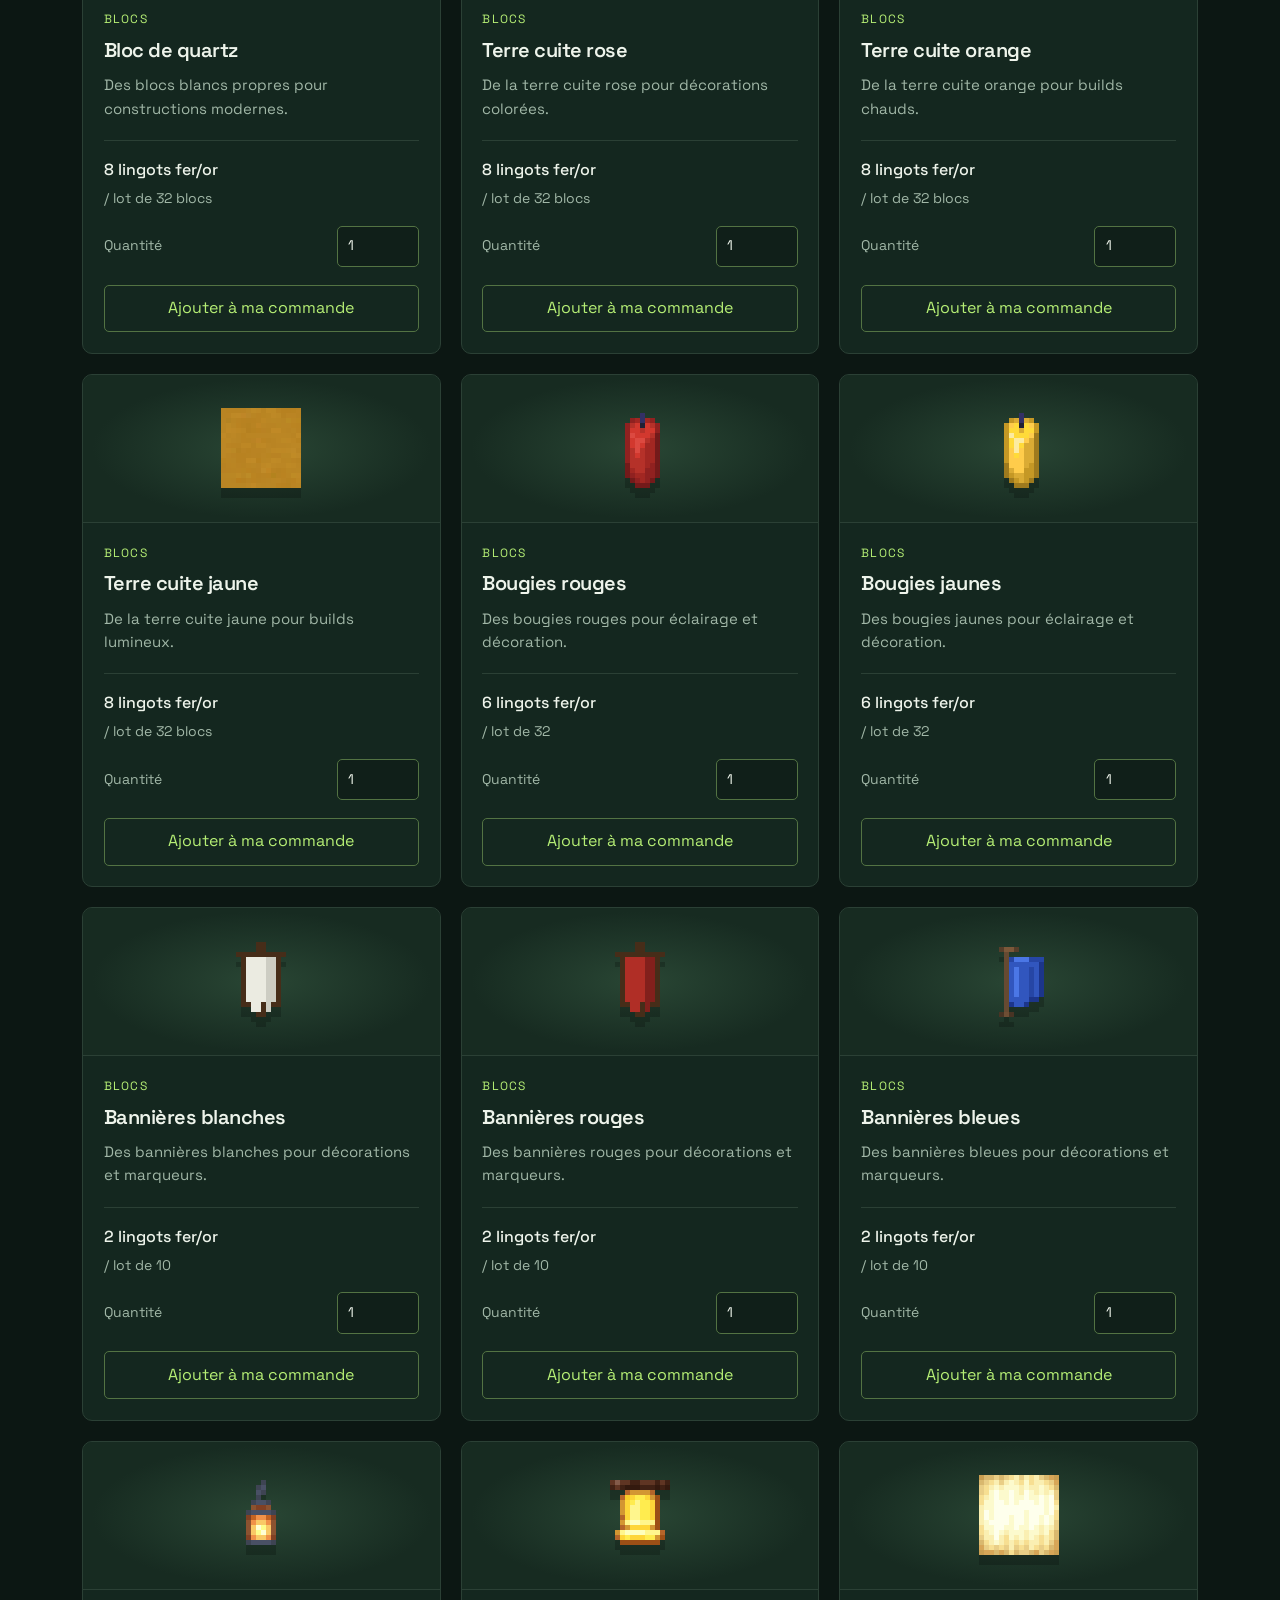
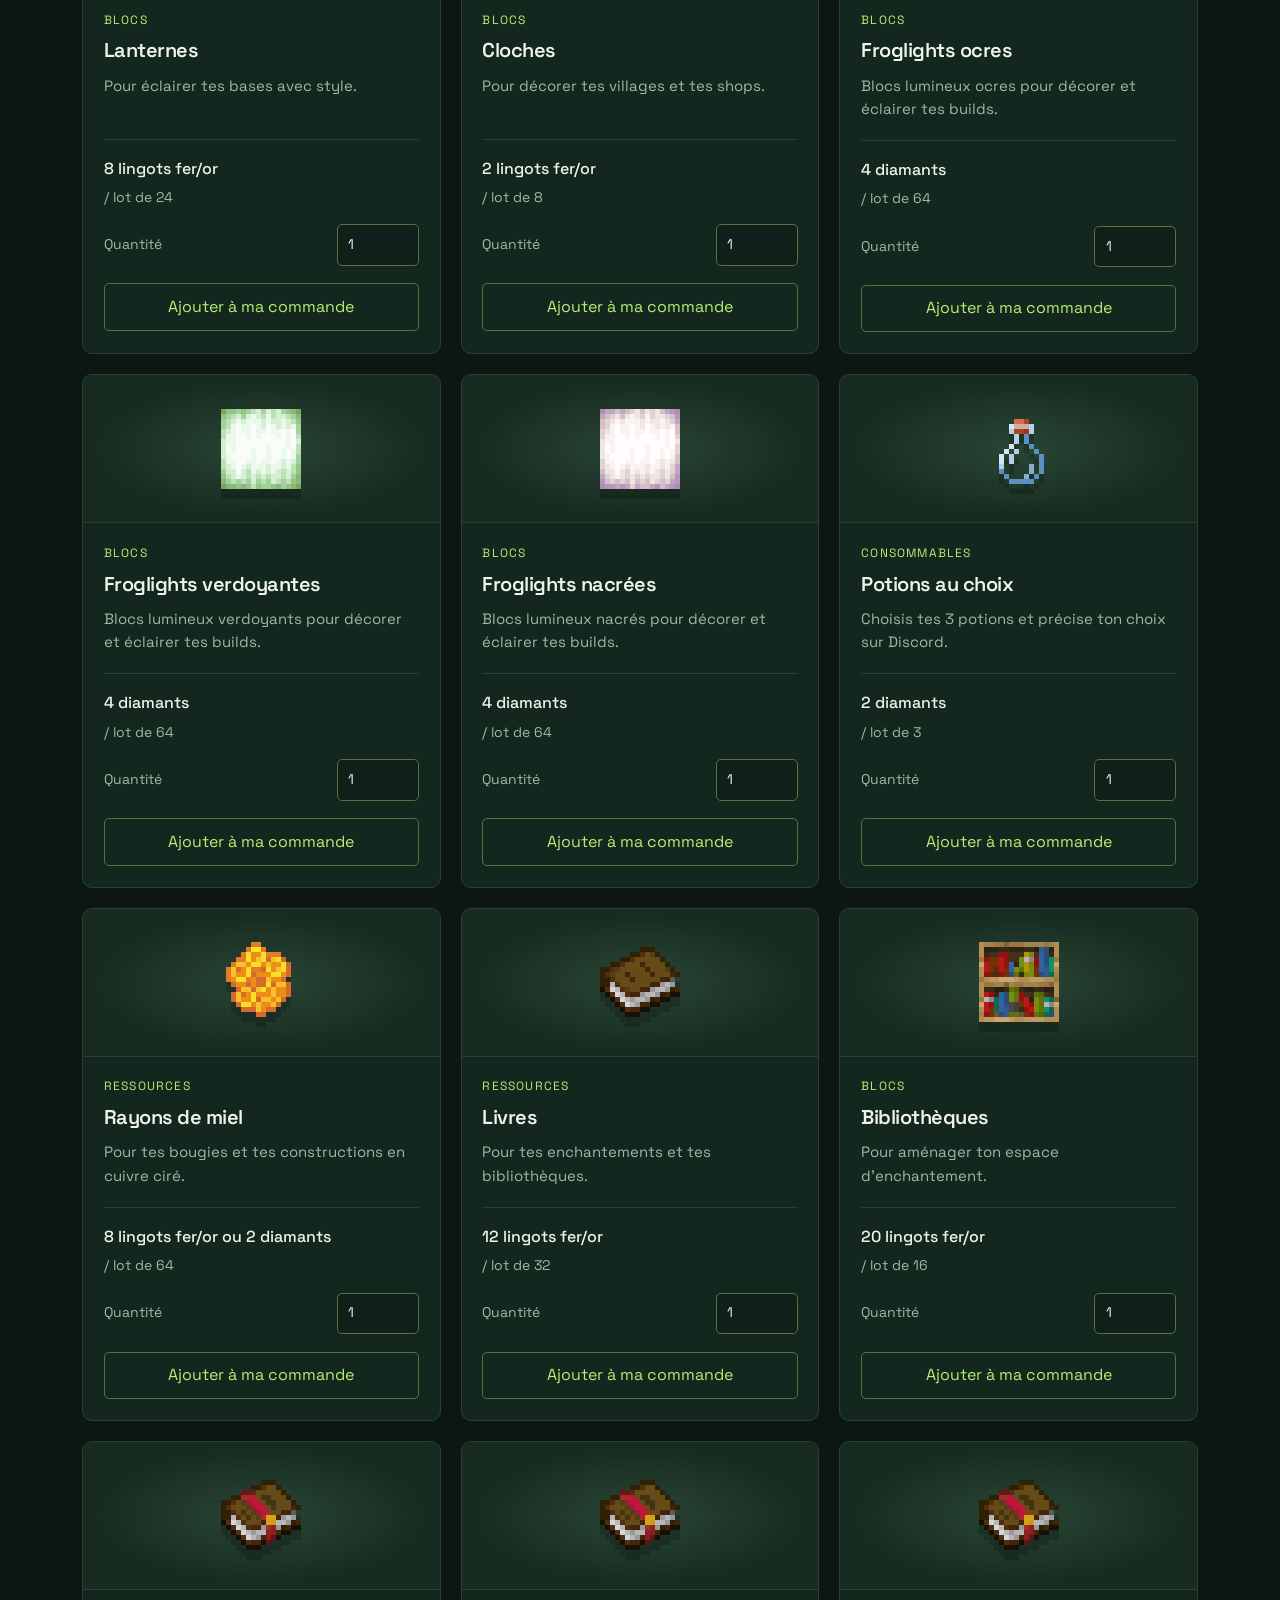
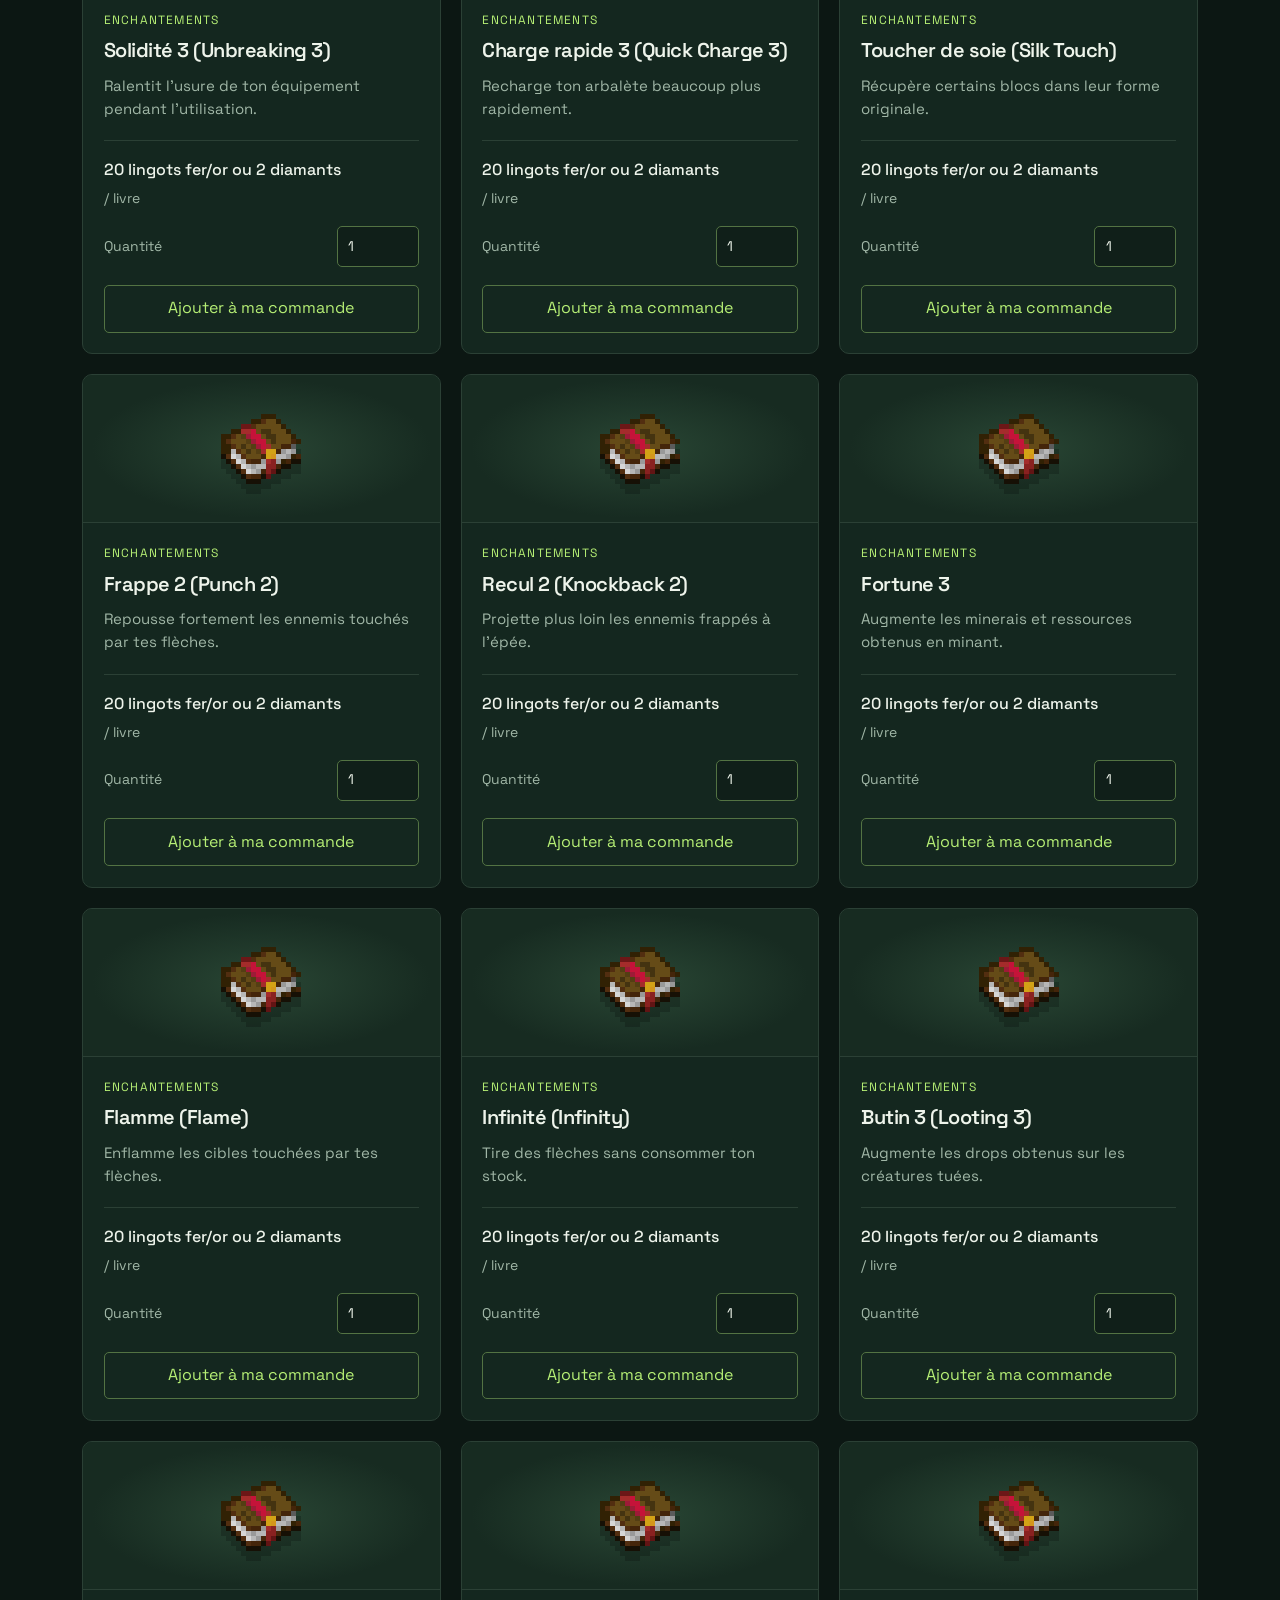
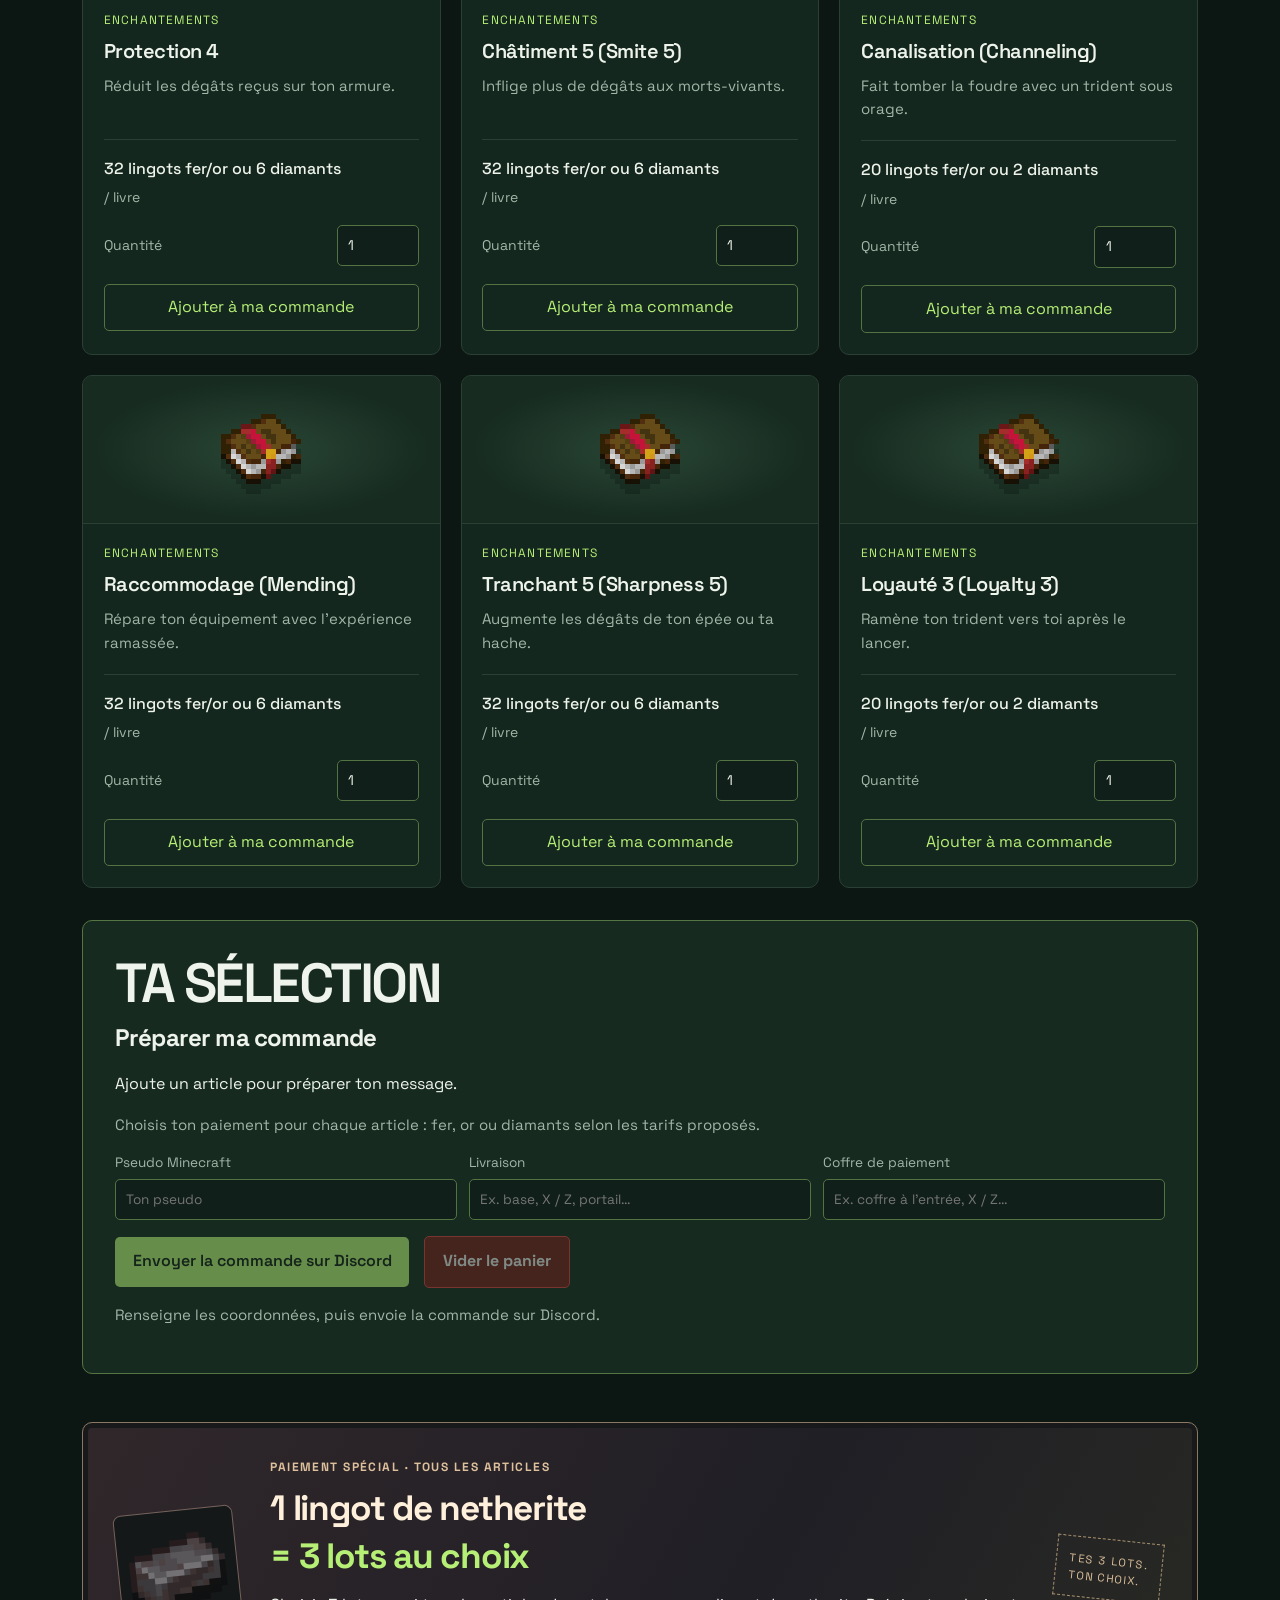
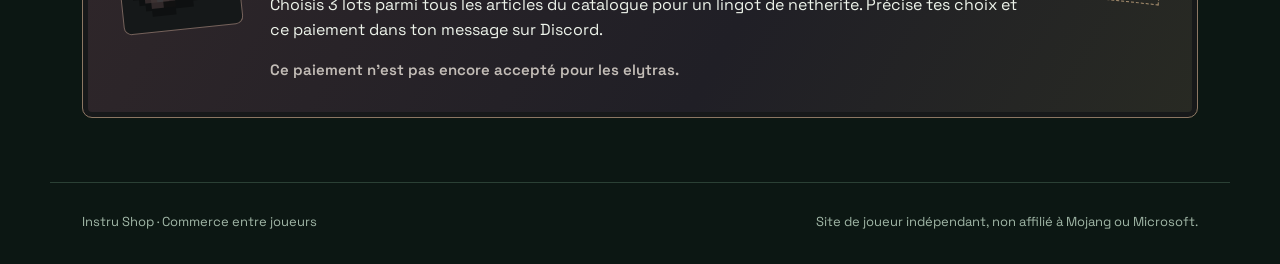
==== commit ae3da448: "prix frog" ====
--- a/index.html
+++ b/index.html
@@ -9,10 +9,10 @@
   <link rel="icon" href="[data-uri]" type="image/png">
   <link rel="stylesheet" href="./style.css?v=18">
   <script src="./config.js?v=2" defer></script>
-  <script src="./images.js?v=20" defer></script><script src="./catalogue.js?v=41" defer></script>
+  <script src="./images.js?v=20" defer></script><script src="./catalogue.js?v=42" defer></script>
   <script src="./pricing.js?v=3" defer></script>
   <script src="./app.js?v=26" defer></script>
-  <!-- pages-refresh: 2026-09-26 12:54:29 -->
+  <!-- pages-refresh: 2026-09-26 15:00:01 -->
 </head>
 <body>
   <a class="skip-link" href="#catalogue">Aller au catalogue</a>
@@ -103,3 +103,4 @@
 
 
 
+
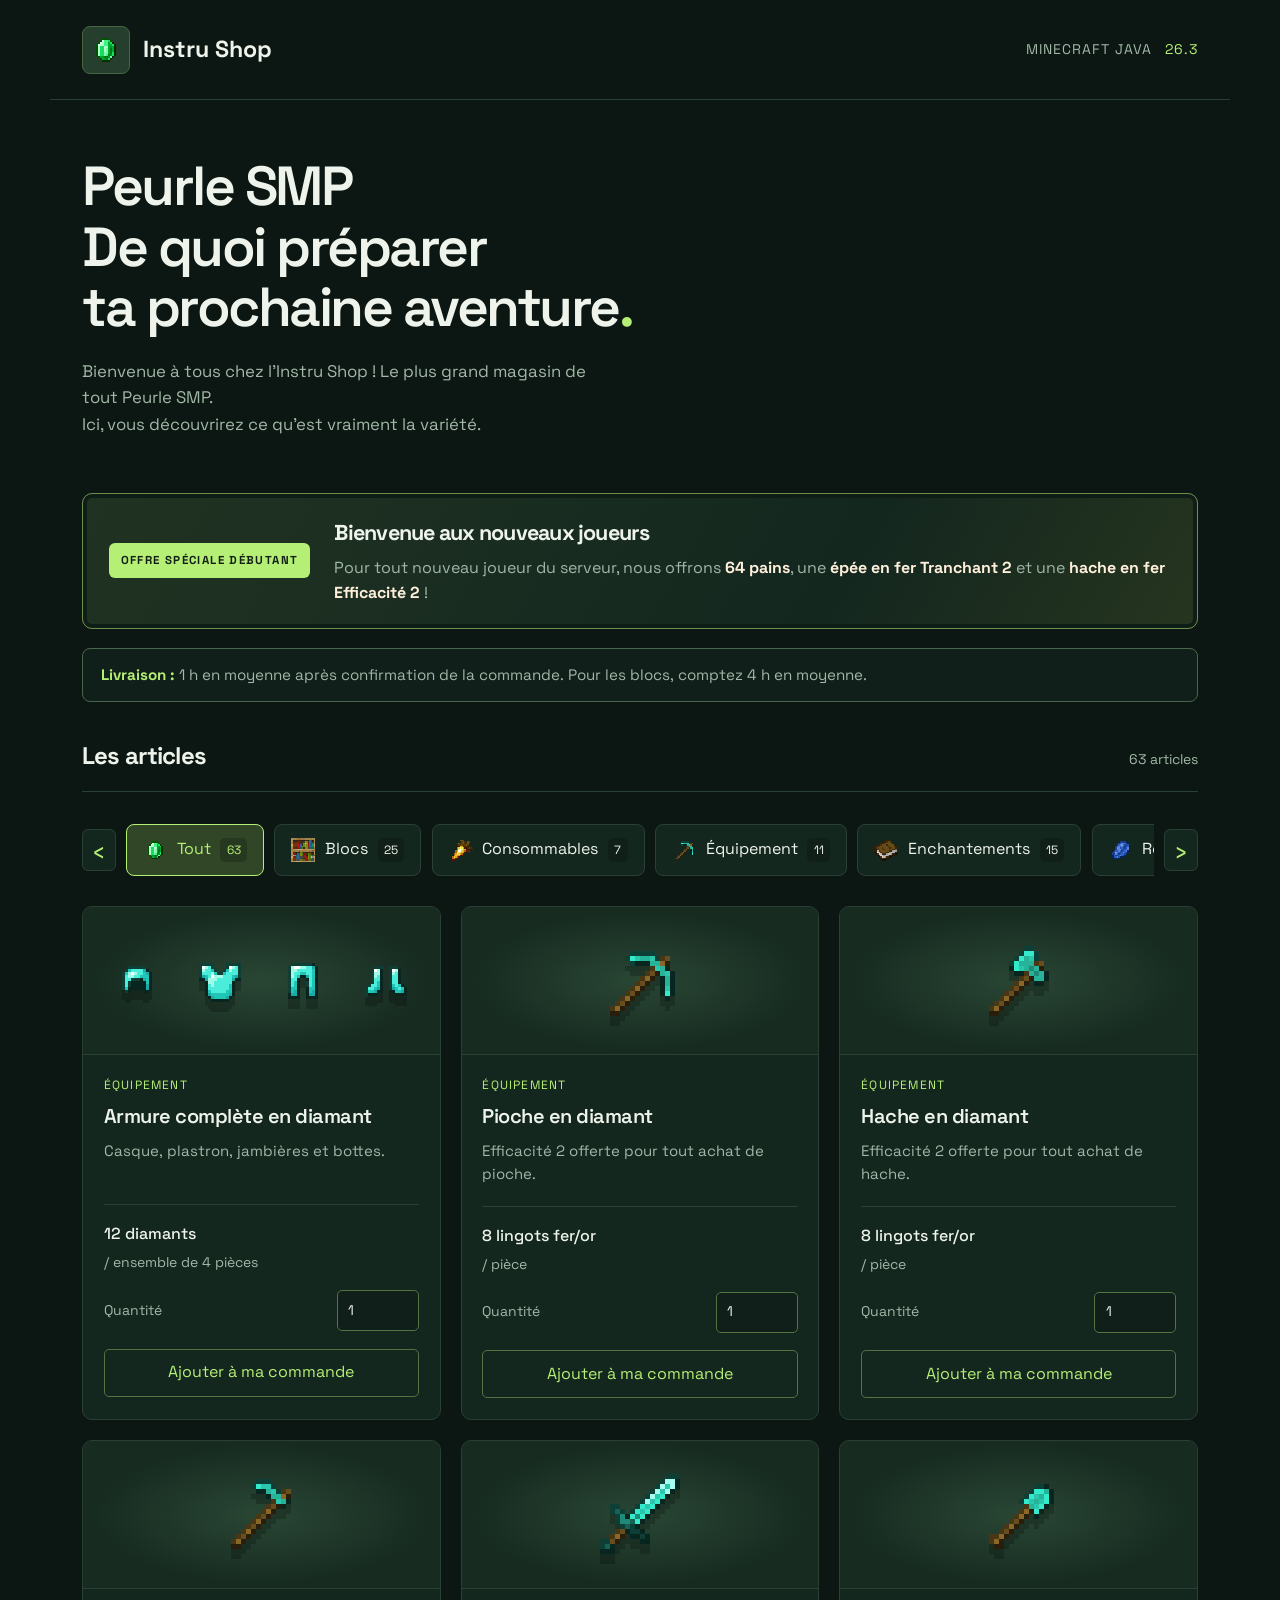
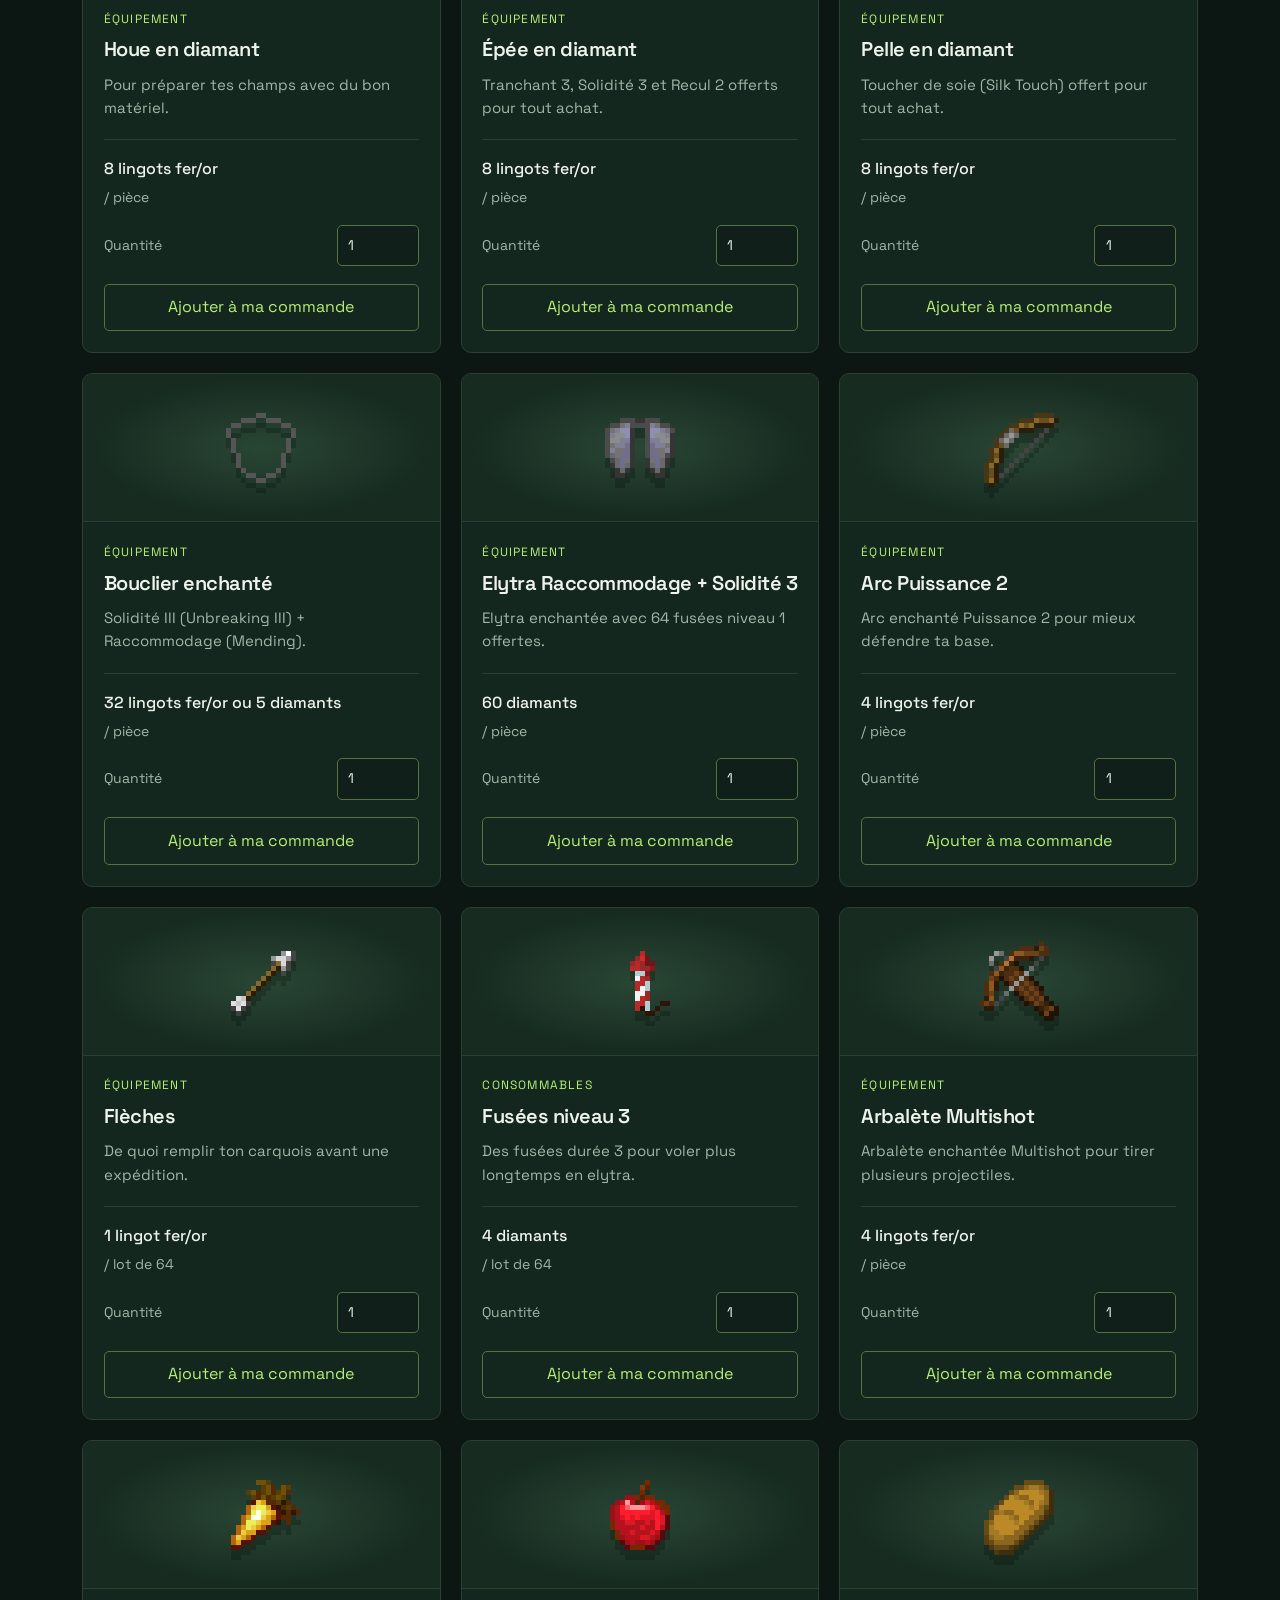
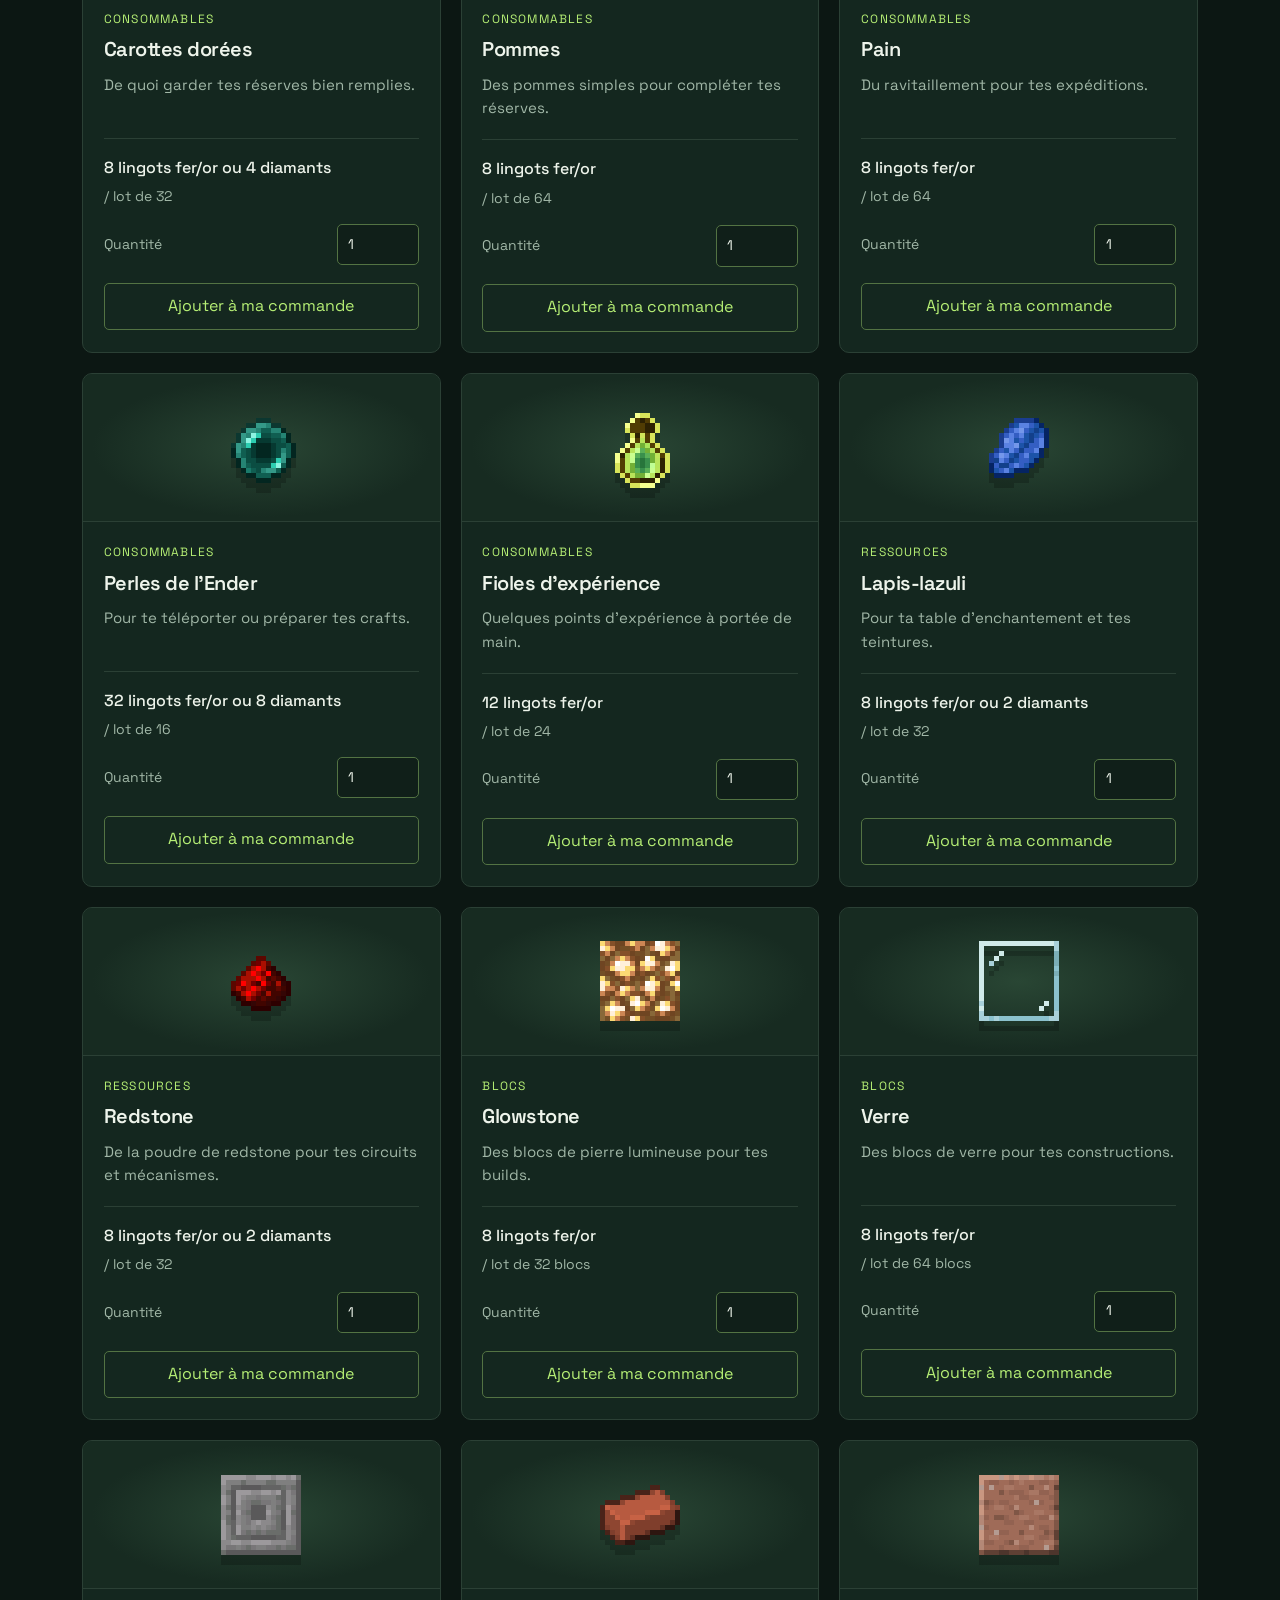
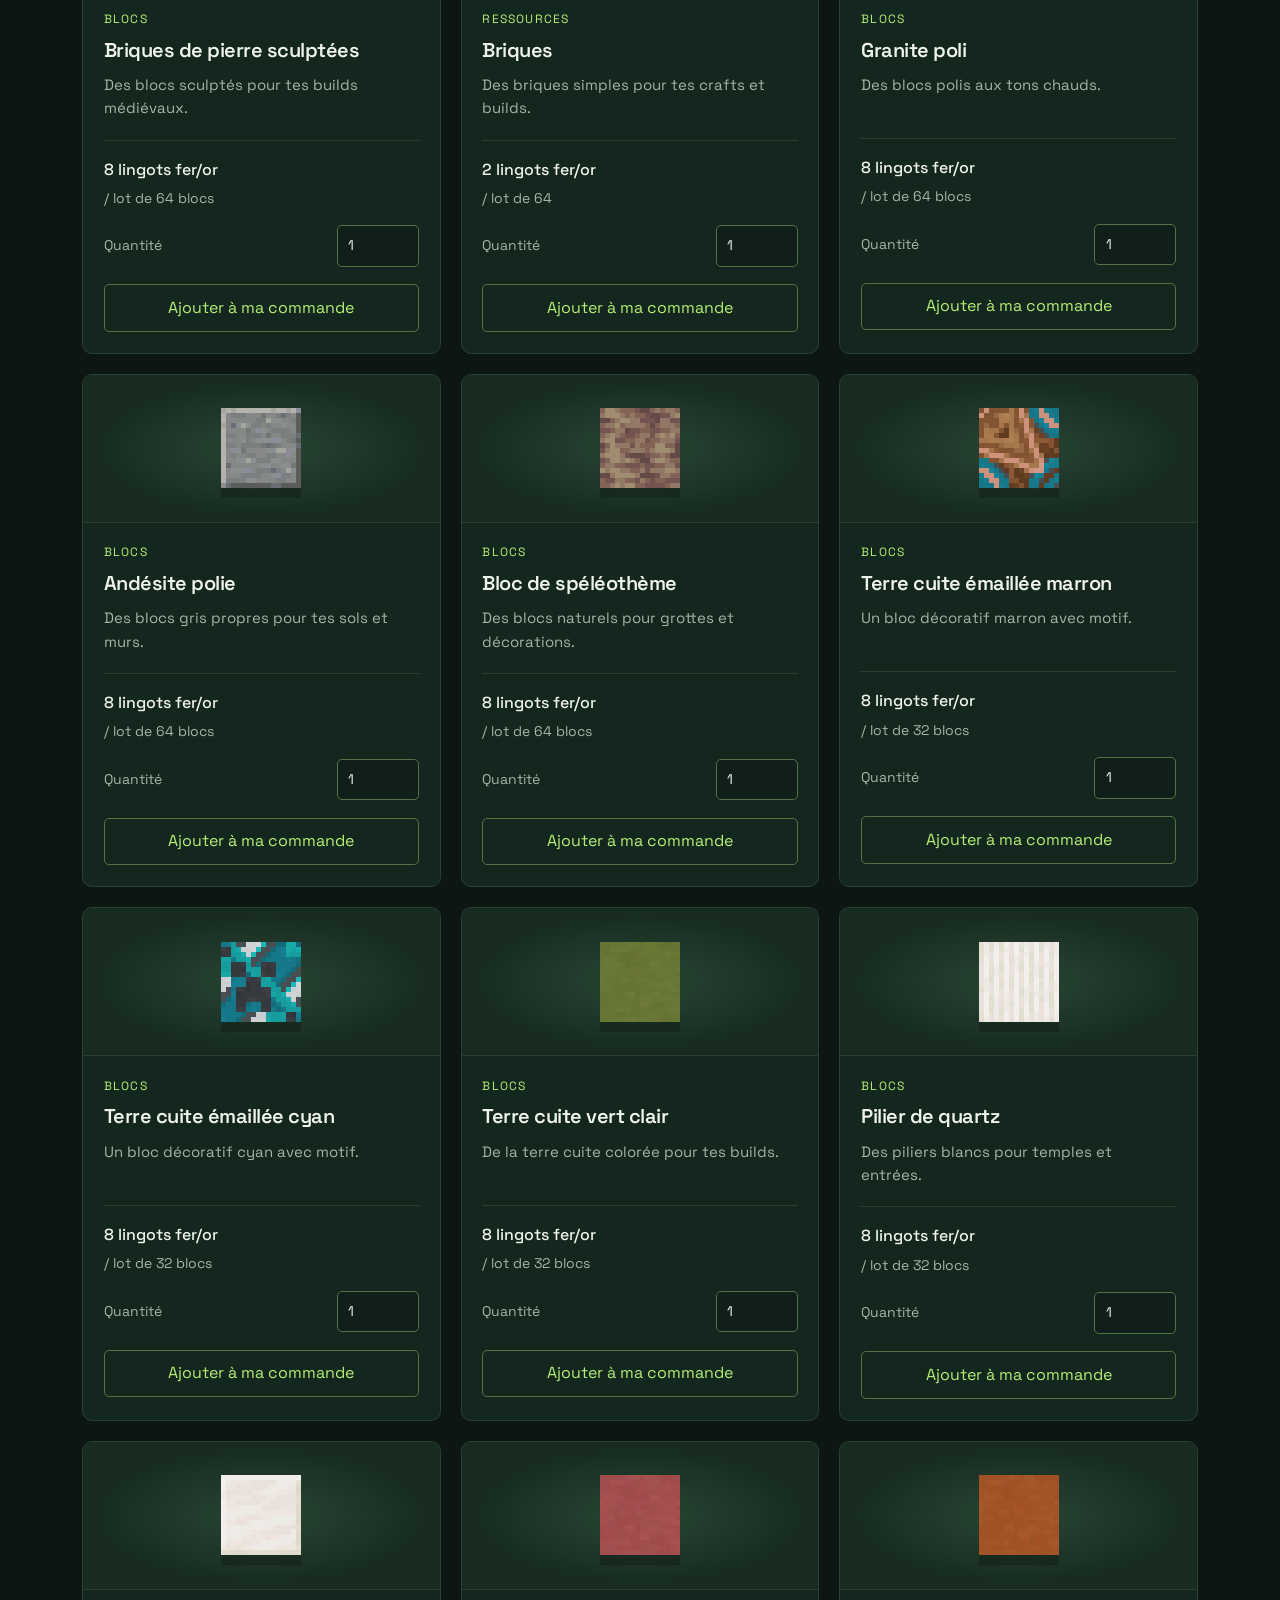
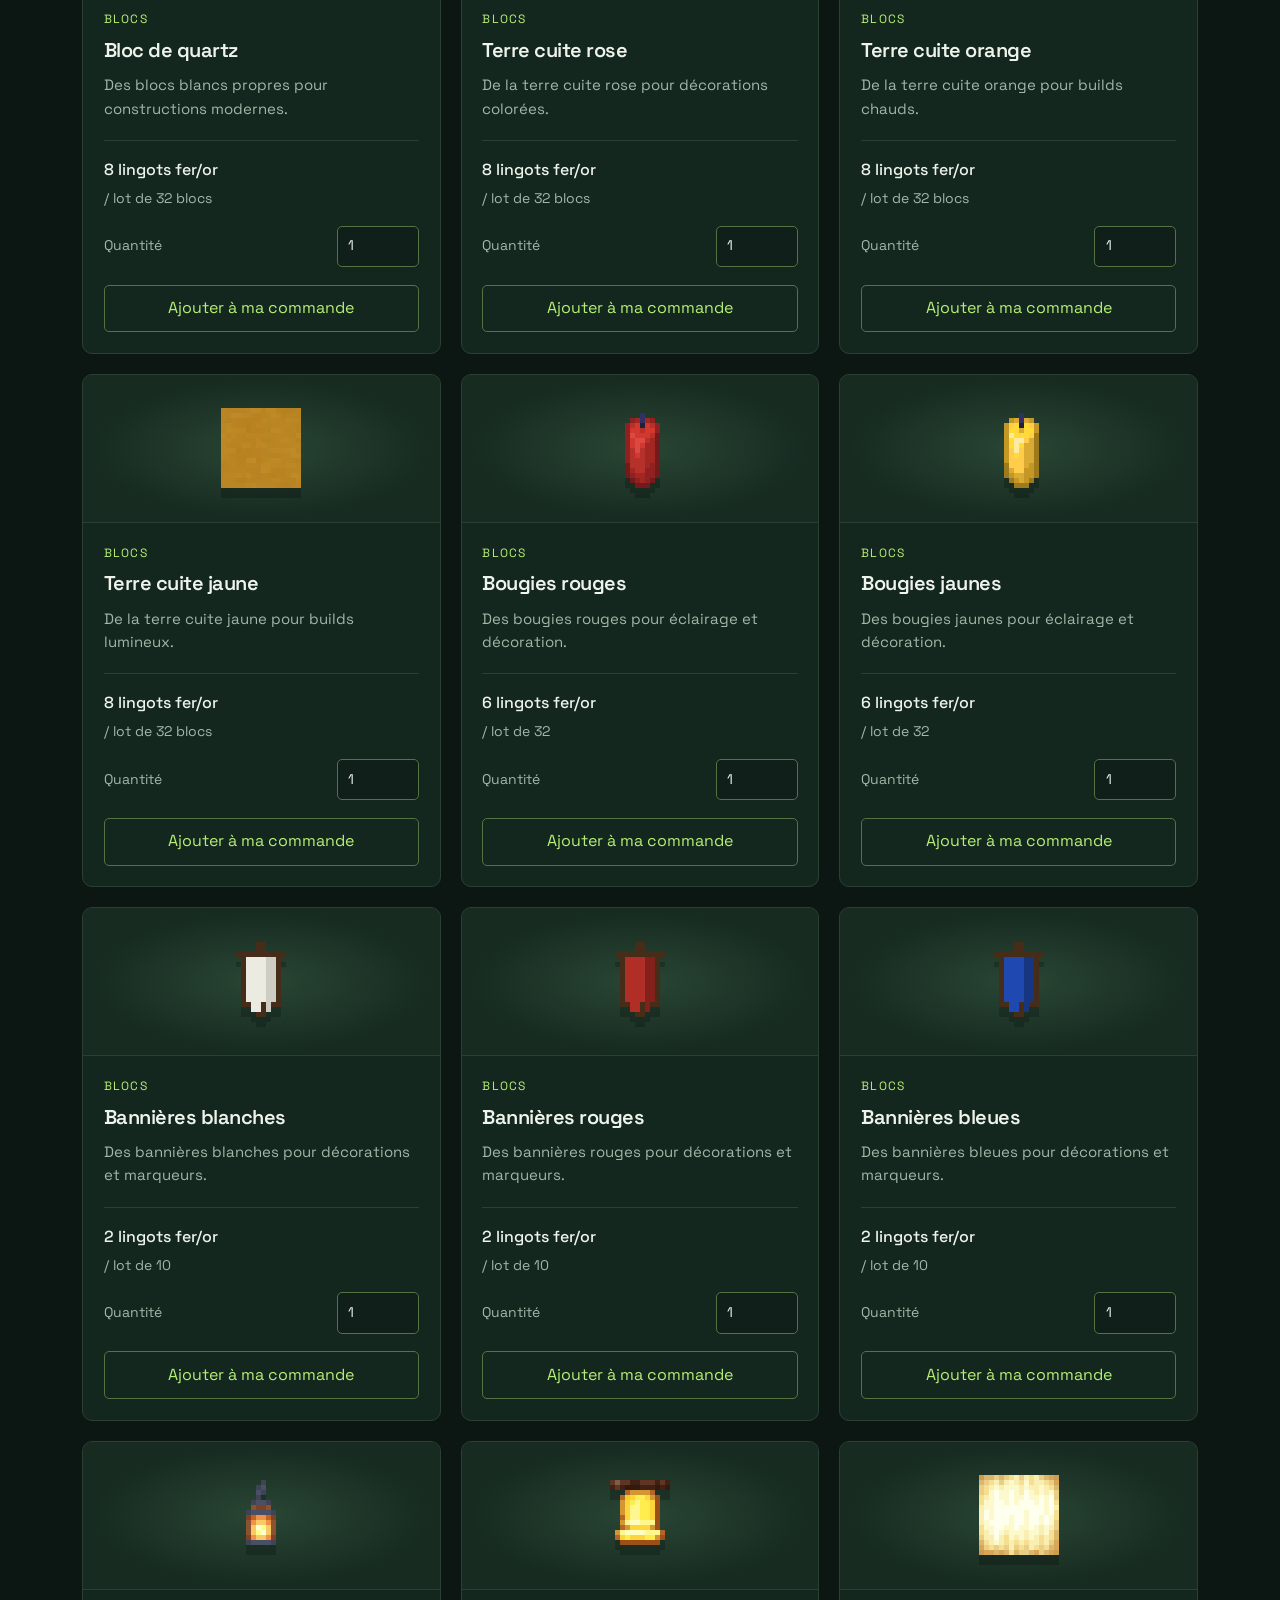
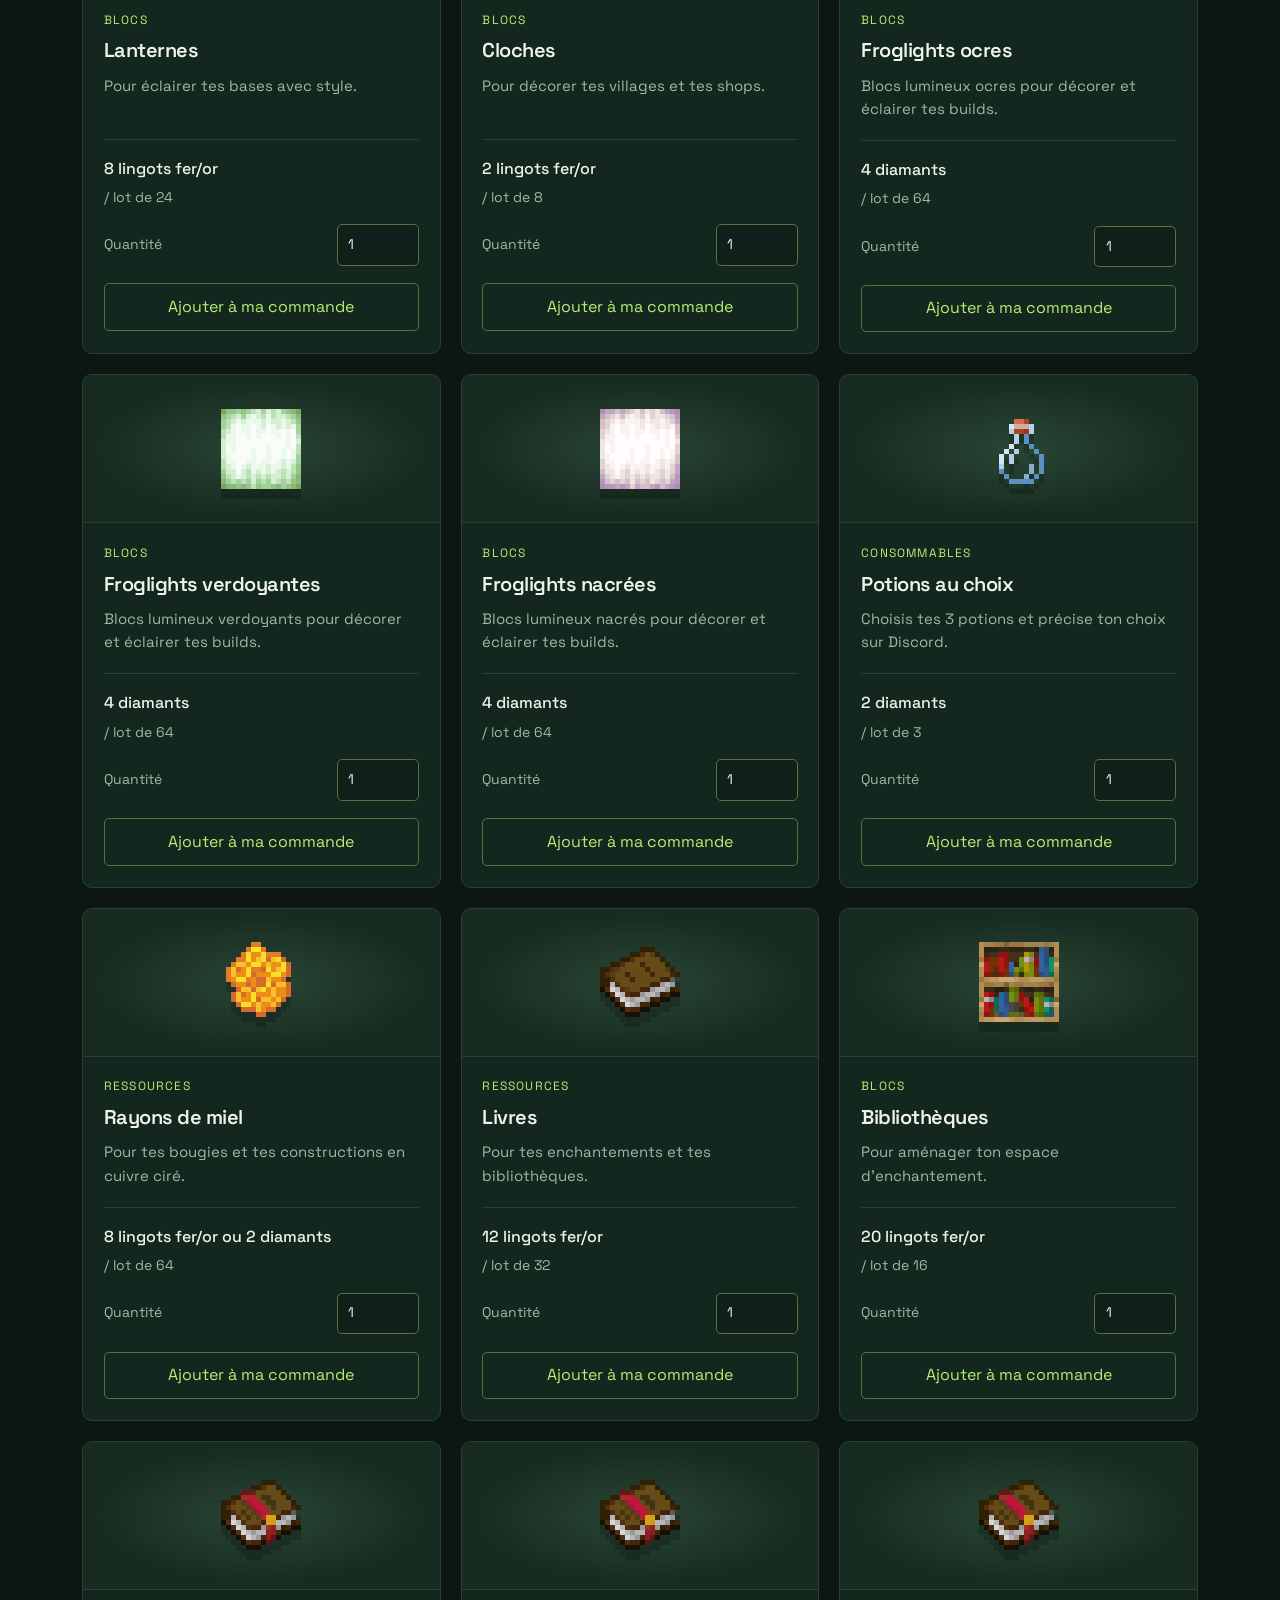
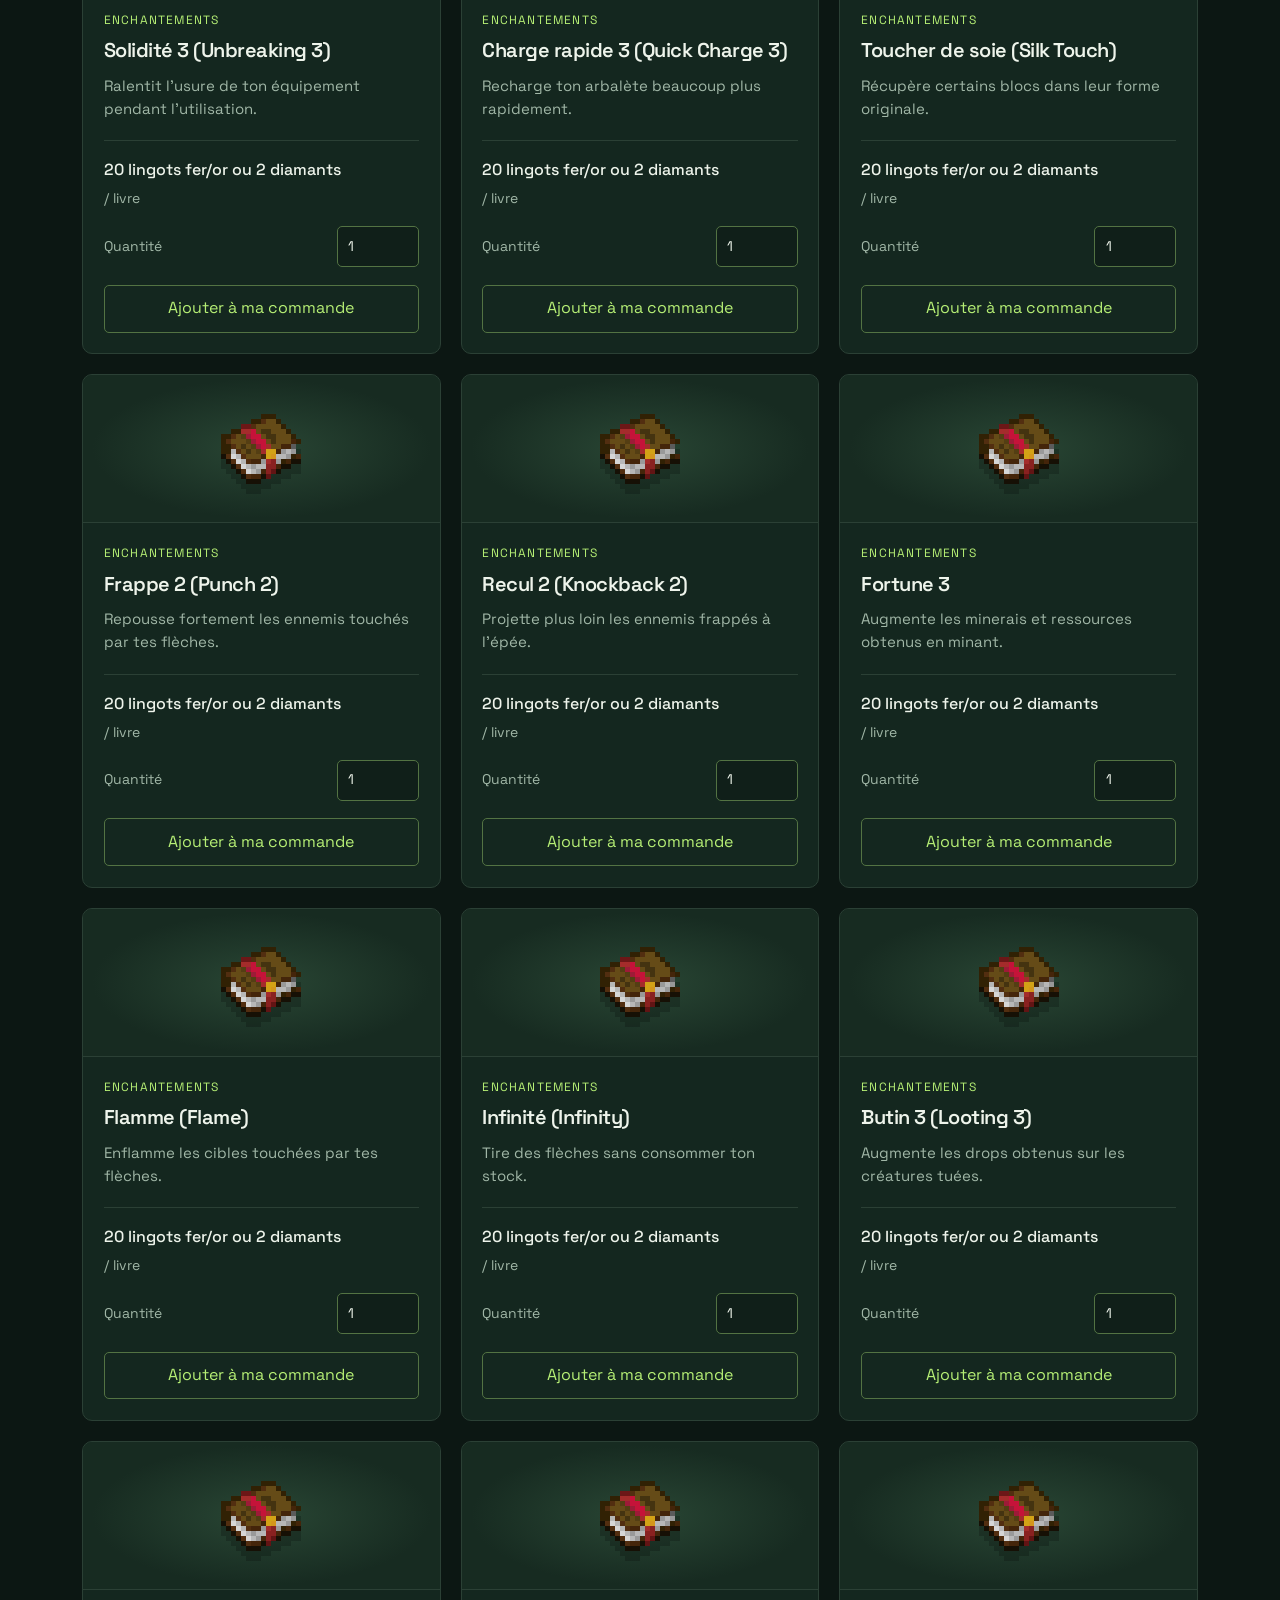
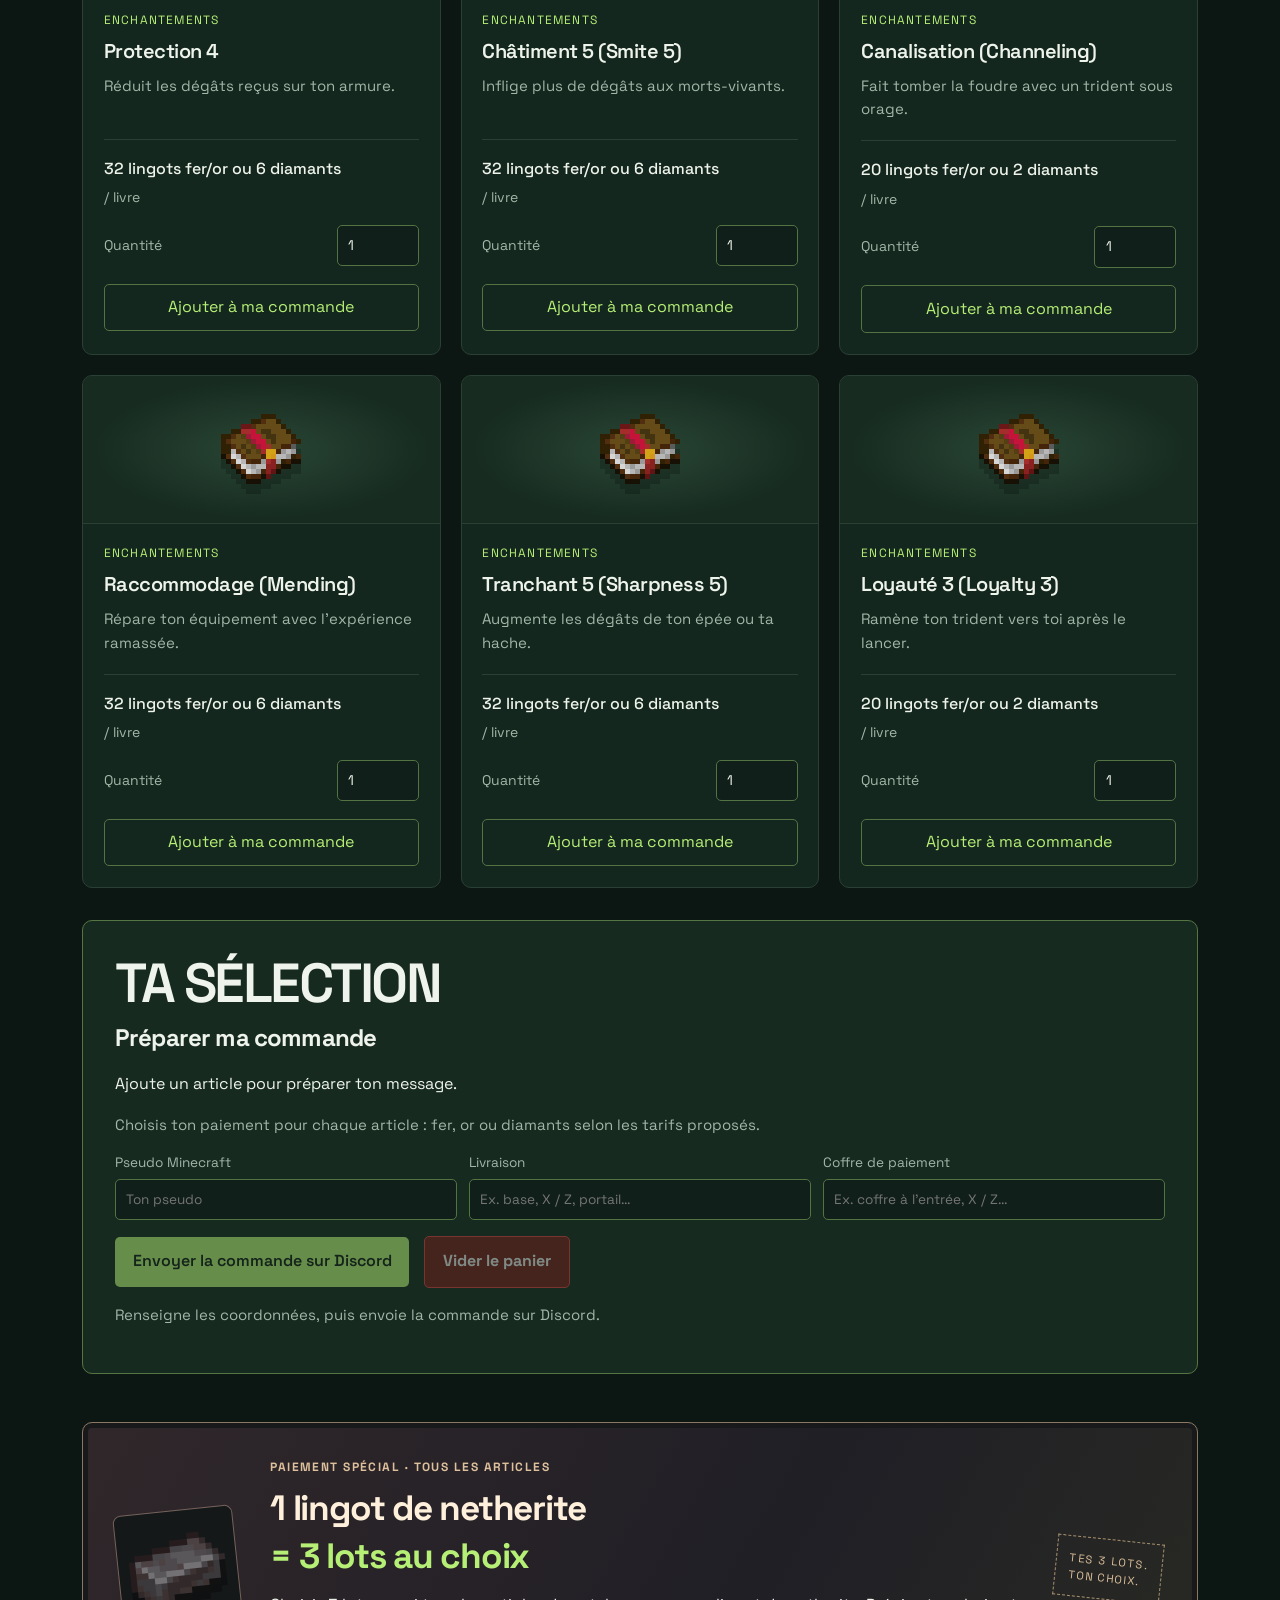
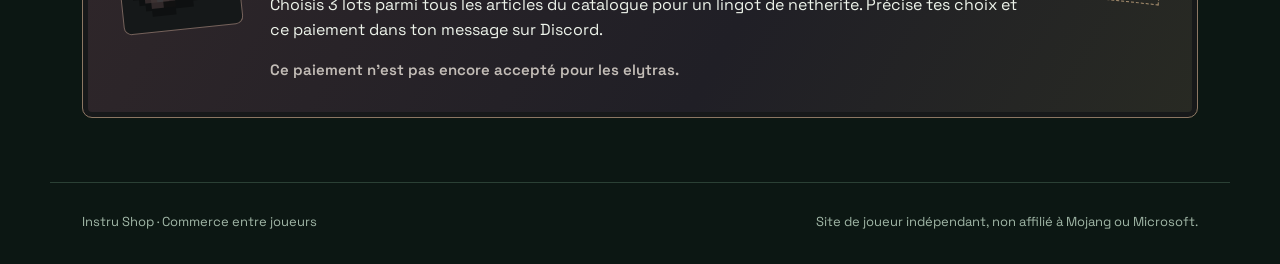
==== commit a360a0ee: "img bannieres" ====
--- a/index.html
+++ b/index.html
@@ -9,10 +9,10 @@
   <link rel="icon" href="[data-uri]" type="image/png">
   <link rel="stylesheet" href="./style.css?v=18">
   <script src="./config.js?v=2" defer></script>
-  <script src="./images.js?v=20" defer></script><script src="./catalogue.js?v=42" defer></script>
+  <script src="./images.js?v=21" defer></script><script src="./catalogue.js?v=42" defer></script>
   <script src="./pricing.js?v=3" defer></script>
   <script src="./app.js?v=26" defer></script>
-  <!-- pages-refresh: 2026-09-26 15:00:01 -->
+  <!-- pages-refresh: 2026-09-26 15:20:00 -->
 </head>
 <body>
   <a class="skip-link" href="#catalogue">Aller au catalogue</a>
@@ -104,3 +104,4 @@
 
 
 
+
